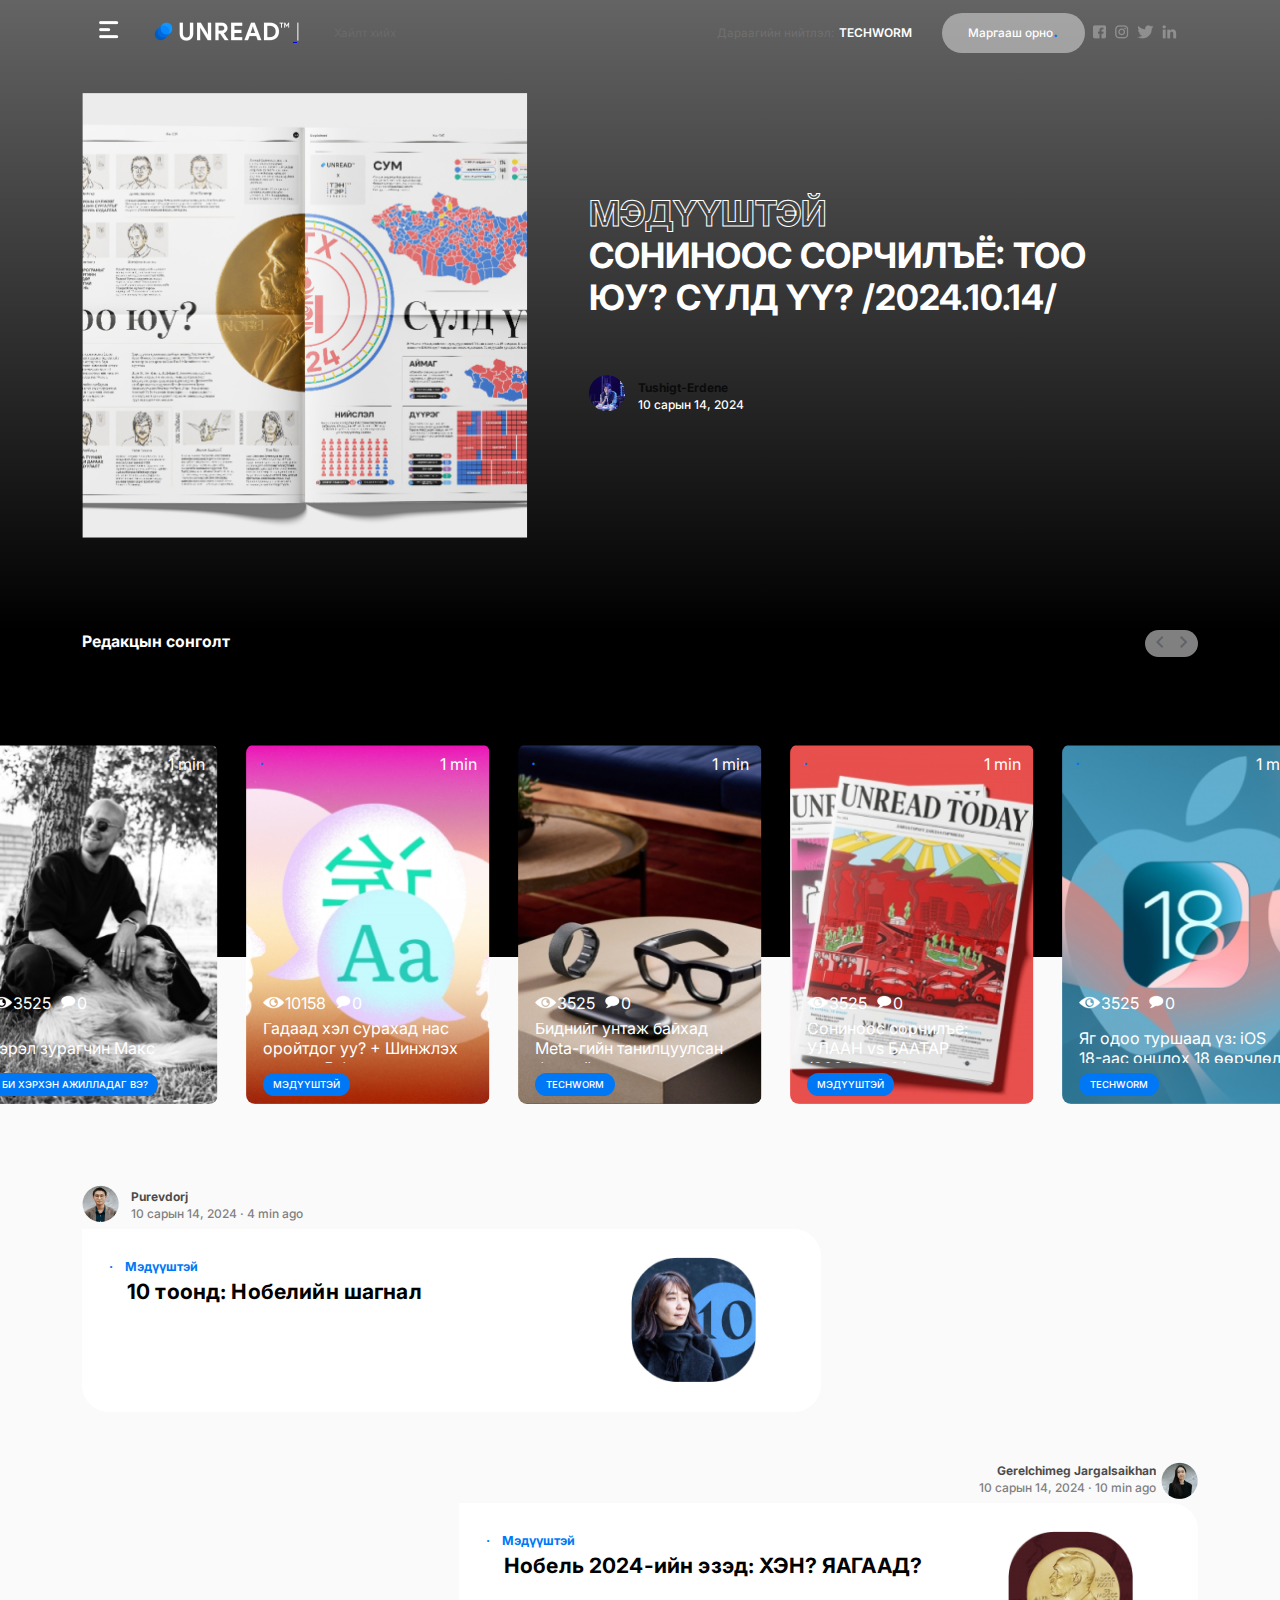
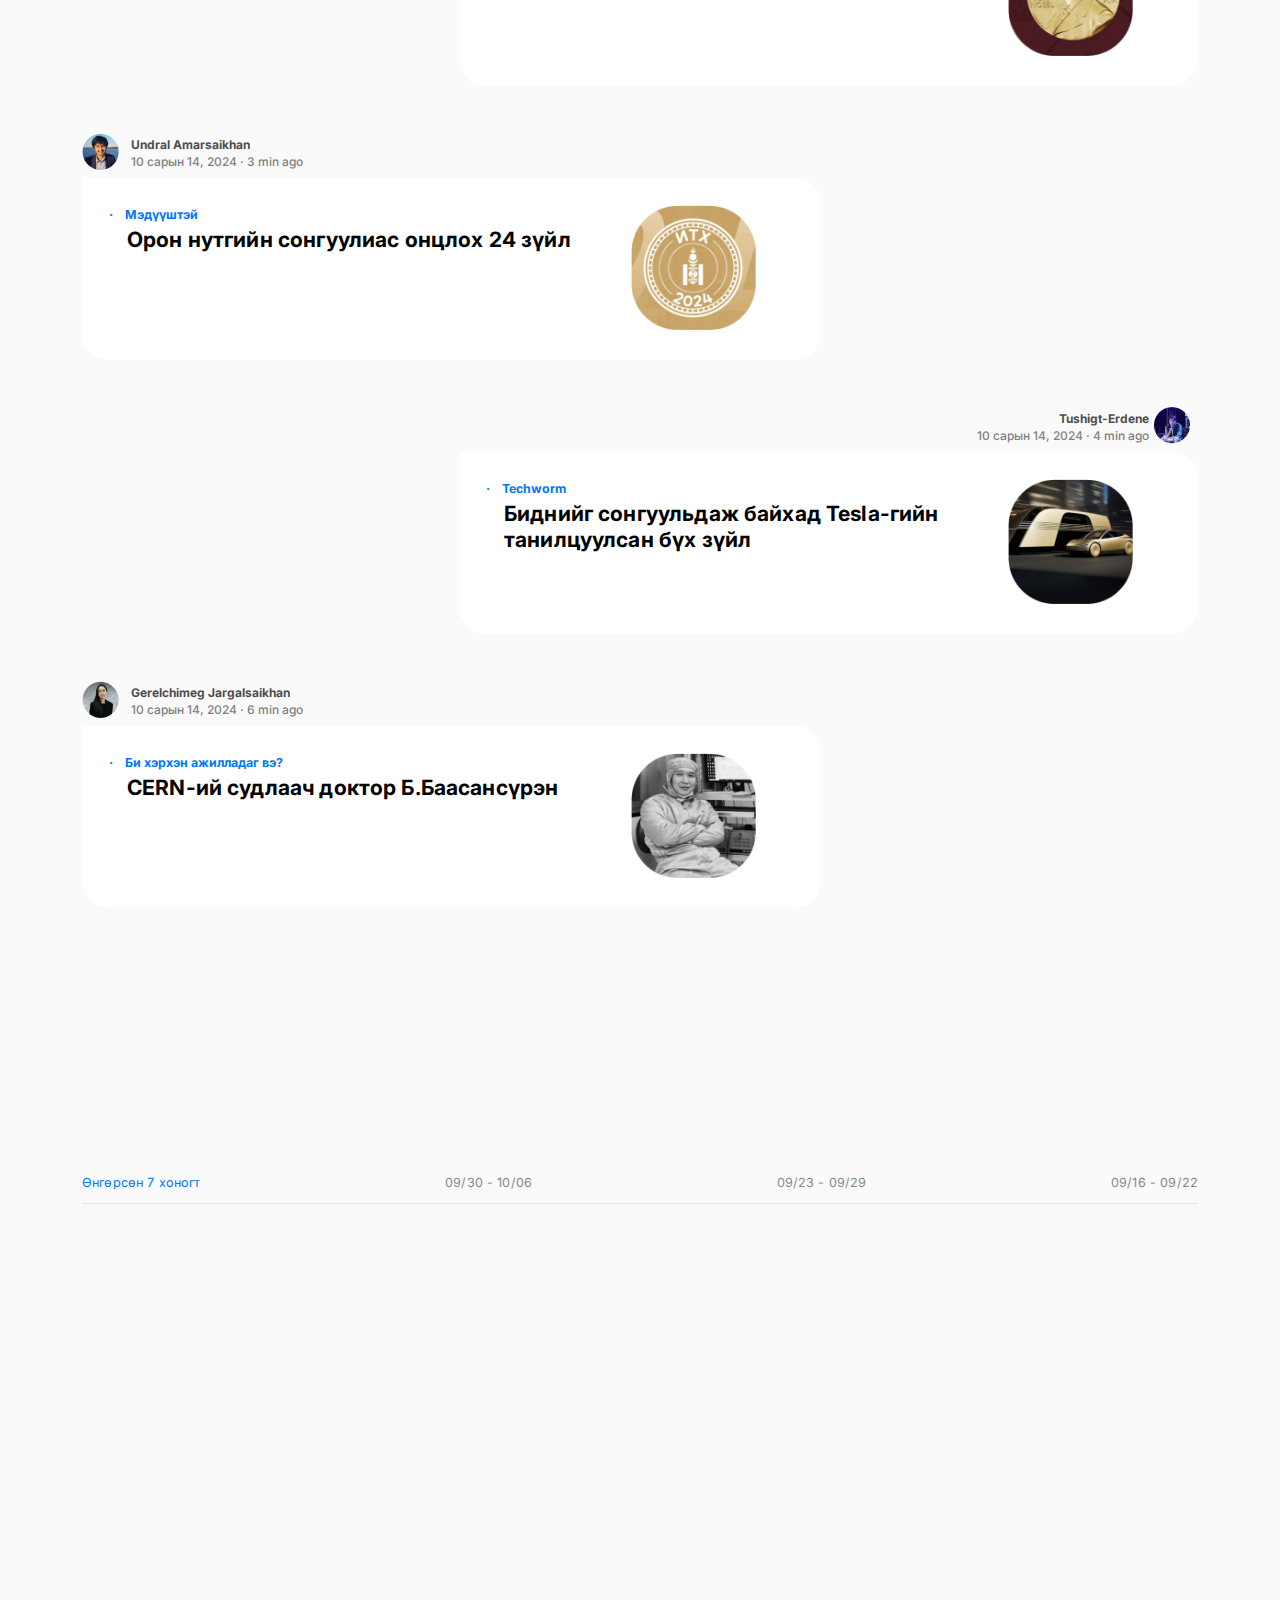
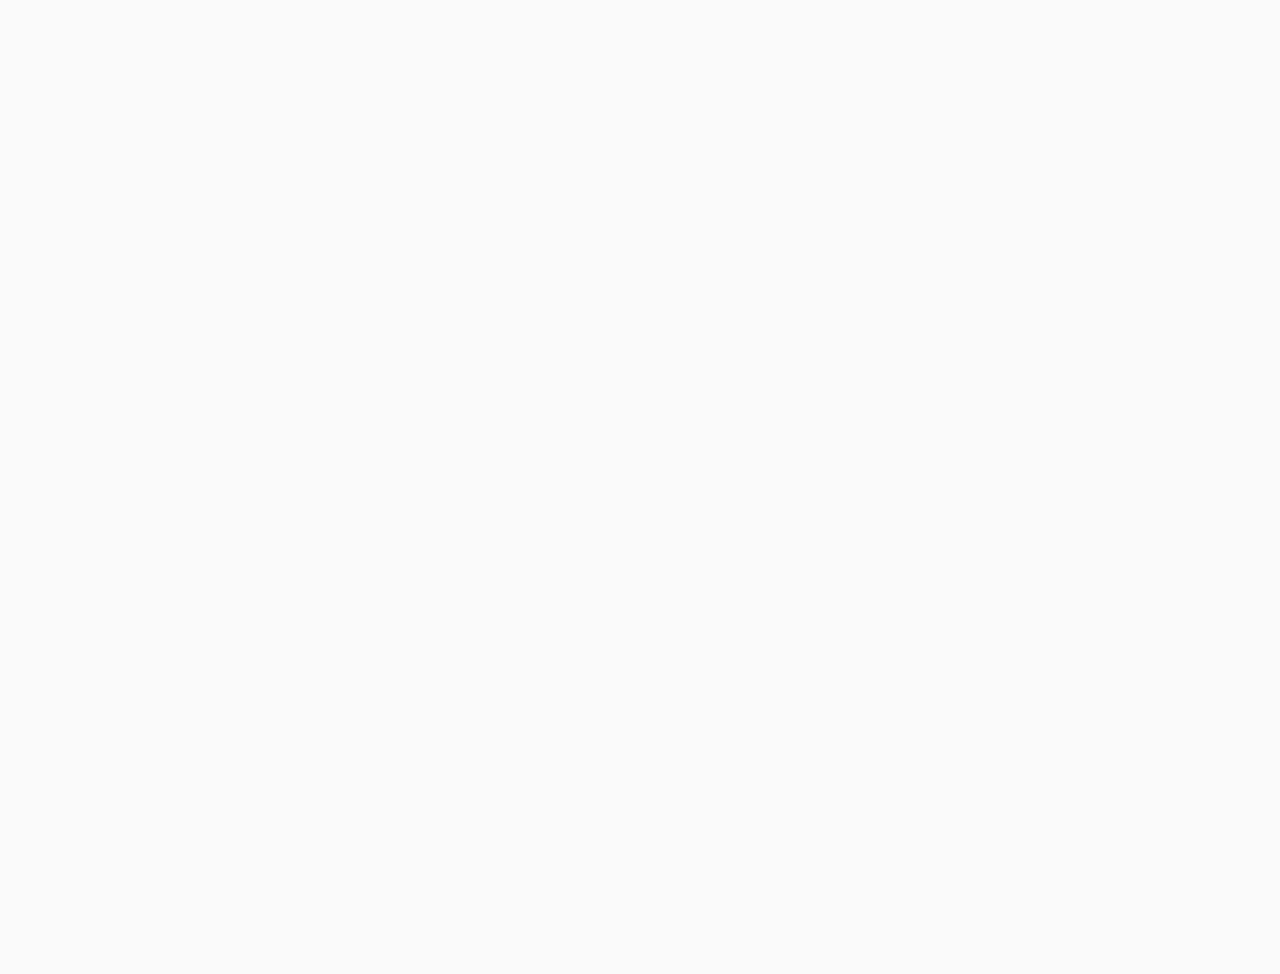
==== index.html @ 81383a77 "at school 10-17" ====
<!DOCTYPE html>
<html lang="en">
  <head>
    <meta charset="UTF-8" />
    <meta name="viewport" content="width=, initial-scale=1.0" />
    <title>Unread</title>
    <link rel="stylesheet" href="style.css" />
    <link rel="preconnect" href="https://fonts.googleapis.com" />
    <link rel="preconnect" href="https://fonts.gstatic.com" crossorigin />
    <link
      href="https://fonts.googleapis.com/css2?family=Inter:ital,opsz,wght@0,14..32,100..900;1,14..32,100..900&display=swap"
      rel="stylesheet" />
    <link
      rel="stylesheet"
      href="https://fonts.googleapis.com/css2?family=Material+Symbols+Outlined:opsz,wght,FILL,GRAD@20..48,100..700,0..1,-50..200&icon_names=chevron_right" />
    <link
      rel="stylesheet"
      href="https://fonts.googleapis.com/css2?family=Material+Symbols+Outlined:opsz,wght,FILL,GRAD@20..48,100..700,0..1,-50..200&icon_names=chevron_left" />
  </head>
  <body>
    <main>
      <section class="hero">
        <nav class="uk-navbar">
          <div style="display: flex; align-content: center">
            <div style="display: flex; gap: 35px; align-items: center">
              <div class="burger-menu">
                <img src="./img/Div [burgermenu].png" alt="" />
              </div>
              <div class="uk-navbar-content">
                <a href="#">
                  <img
                    class="uk-navbar-band"
                    src="./img/Link [uk-navbar-band].png"
                    alt="" />
                </a>
                <img src="./img/Span.png" alt="" />
              </div>
              <input
                style="background: transparent; border: none; outline: none"
                placeholder="Хайлт хийх"
                class="gray-texts" />
            </div>
          </div>
          <div class="uk-navbar-content-main">
            <div class="uk-navbar-content-2">
              <div style="display: flex; align-items: center; gap: 5px">
                <span class="gray-texts">Дараагийн нийтлэл:</span>
                <div class="techworm-text">techworm</div>
              </div>
              <a href="#" class="chip">
                <div class="coming-soon">
                  Маргааш орно<span class="blue-dot">.</span>
                </div>
              </a>
            </div>
            <div class="social-links-main">
              <a href="#" class="social-links"
                ><img src="./img/facebook [social-link].png" alt=""
              /></a>
              <a href="#" class="social-links"
                ><img src="./img/instagram [social-link].png" alt=""
              /></a>
              <a href="#" class="social-links"
                ><img src="./img/twitter [social-link].png" alt=""
              /></a>
              <a href="#" class="social-links"
                ><img src="./img/linkd [social-link].png" alt=""
              /></a>
            </div>
          </div>
        </nav>
        <div class="uk-grid-main">
          <div class="uk-grid">
            <div class="uk-overlay"></div>
            <div class="content">
              <h1 class="title">Мэдүүштэй</h1>
              <h1 class="title-1">
                Сониноос сорчилъё: Тоо юу? Сүлд үү? /2024.10.14/
              </h1>
              <a class="author">
                <div href="#" class="author-link">
                  <img src="./img/Image [author-photo].png" alt="" />
                </div>
                <div>
                  <div class="author-name">Tushigt-Erdene</div>
                  <p
                    style="
                      font-size: 12px;
                      font-weight: 500;
                      line-height: 20px;
                    ">
                    10 сарын 14, 2024
                  </p>
                </div>
              </a>
            </div>
          </div>
        </div>
      </section>
      <div class="editors-choice">
        <div class="section-tile">
          <div class="editors-choice-text">Редакцын сонголт</div>
          <div class="slider-nav">
            <a class="link-prev slider-nav00" href="#"
              ><img
                src="./img/chevron_left_24dp_5F6368_FILL0_wght400_GRAD0_opsz24.svg"
                alt=""
            /></a>
            <a class="link-next slider-nav00" href="#"
              ><img
                src="./img/chevron_right_24dp_5F6368_FILL0_wght400_GRAD0_opsz24.svg"
                alt=""
            /></a>
          </div>
        </div>
      </div>
      <div class="slider-container">
        <div class="slider">
          <!-- 1 -->
          <div class="uk-overlay-panel png-1">
            <div class="lead">
              <div class="blue-dot">.</div>
              <div>1 min</div>
            </div>

            <div class="meta00">
              <div class="meta-details">
                <div><img src="./img/EYE.png" alt="" />3525</div>
                <div><img src="./img/comments.png" alt="" />0</div>
              </div>
              <div class="title-2">Гэрэл зурагчин Макс</div>
              <div class="category category-how-i-work">
                Би хэрхэн ажилладаг вэ?
              </div>
            </div>
          </div>
          <!-- 2 -->
          <div class="uk-overlay-panel png-2">
            <div class="lead">
              <div class="blue-dot">.</div>
              <div>1 min</div>
            </div>

            <div class="meta00">
              <div class="meta-details">
                <div><img src="./img/EYE.png" alt="" />10158</div>
                <div><img src="./img/comments.png" alt="" />0</div>
              </div>
              <div class="title-2">
                Гадаад хэл сурахад нас оройтдог уу? + Шинжлэх ухааны 5 баримт
              </div>
              <div class="category category-meduushtei">Мэдүүштэй</div>
            </div>
          </div>
          <!-- 3 -->
          <div class="uk-overlay-panel png-3">
            <div class="lead">
              <div class="blue-dot">.</div>
              <div>1 min</div>
            </div>
            <div class="meta00">
              <div class="meta-details">
                <div><img src="./img/EYE.png" alt="" />3525</div>
                <div><img src="./img/comments.png" alt="" />0</div>
              </div>
              <div class="title-2">
                Биднийг унтаж байхад Meta-гийн танилцуулсан бүх зүйл
              </div>
              <div class="category category-techworm">techworm</div>
            </div>
          </div>
          <!-- 4 -->
          <div class="uk-overlay-panel png-4">
            <div class="lead">
              <div class="blue-dot">.</div>
              <div>1 min</div>
            </div>
            <div class="meta00">
              <div class="meta-details">
                <div><img src="./img/EYE.png" alt="" />3525</div>
                <div><img src="./img/comments.png" alt="" />0</div>
              </div>
              <div class="title-2">
                Сониноос сорчилъё: УЛААН vs БААТАР /2024.09.23/
              </div>
              <div class="category category-meduushtei">Мэдүүштэй</div>
            </div>
          </div>
          <!-- 5 -->
          <div class="uk-overlay-panel png-5">
            <div class="lead">
              <div class="blue-dot">.</div>
              <div>1 min</div>
            </div>
            <div class="meta00">
              <div class="meta-details">
                <div><img src="./img/EYE.png" alt="" />3525</div>
                <div><img src="./img/comments.png" alt="" />0</div>
              </div>
              <div class="title-2">
                Яг одоо туршаад үз: iOS 18-аас онцлох 18 өөрчлөлт
              </div>
              <div class="category category-techworm">techworm</div>
            </div>
          </div>
        </div>
      </div>
      <div class="article-container">
        <div class="thisweek">
          <!-- article 1 -->
          <div class="article1 article-left">
            <a class="author author-thisweek">
              <div href="#" class="author-link">
                <img src="./img/author photo 2 [author-photo].png" alt="" />
              </div>
              <div>
                <div class="author-name author-name-thisweek">Purevdorj</div>
                <p
                  style="
                    font-size: 12px;
                    font-weight: 500;
                    line-height: 20px;
                    color: gray;
                  ">
                  10 сарын 14, 2024 &middot; 4 min ago
                </p>
              </div>
            </a>
            <div class="content-thisweek">
              <div class="article1-head">
                <div>&middot;</div>
                Мэдүүштэй
              </div>
              <a href="#" class="article1-content">10 тоонд: Нобелийн шагнал</a>
              <a href="#" class="article1-content-png thisweek-png1"></a>
            </div>
          </div>
          <!-- article 2 -->
          <div class="article1 article-right">
            <a class="author author-thisweek-right">
              <div>
                <div class="author-name author-name-thisweek author-name-right">
                  Gerelchimeg Jargalsaikhan
                </div>
                <p class="thisweek-date">
                  10 сарын 14, 2024 &middot; 10 min ago
                </p>
              </div>
              <img src="./img/3 [author-photo].png" alt="" />
            </a>
            <div class="content-thisweek">
              <div class="article1-head">
                <div>&middot;</div>
                Мэдүүштэй
              </div>
              <a href="#" class="article1-content">
                Нобель 2024-ийн эзэд: ХЭН? ЯАГААД?
              </a>
              <a href="#" class="article1-content-png thisweek-png2"></a>
            </div>
          </div>
          <!-- article 3 -->
          <div class="article1 article-left">
            <a class="author author-thisweek">
              <div href="#" class="author-link">
                <img src="./img/4 [author-photo].png" alt="" />
              </div>
              <div>
                <div class="author-name author-name-thisweek">
                  Undral Amarsaikhan
                </div>
                <p
                  style="
                    font-size: 12px;
                    font-weight: 500;
                    line-height: 20px;
                    color: gray;
                  ">
                  10 сарын 14, 2024 &middot; 3 min ago
                </p>
              </div>
            </a>
            <div class="content-thisweek">
              <div class="article1-head">
                <div>&middot;</div>
                Мэдүүштэй
              </div>
              <a href="#" class="article1-content">
                Орон нутгийн сонгуулиас онцлох 24 зүйл
              </a>
              <a href="#" class="article1-content-png thisweek-png3"></a>
            </div>
          </div>
          <!-- article 4 -->
          <div class="article1 article-right">
            <a class="author author-thisweek-right">
              <div>
                <div class="author-name author-name-thisweek author-name-right">
                  Tushigt-Erdene
                </div>
                <p class="thisweek-date">
                  10 сарын 14, 2024 &middot; 4 min ago
                </p>
              </div>
              <div href="#" class="author-link">
                <img src="./img/Image [author-photo].png" alt="" />
              </div>
            </a>
            <div class="content-thisweek">
              <div class="article1-head">
                <div>&middot;</div>
                Techworm
              </div>
              <a href="#" class="article1-content">
                Биднийг сонгуульдаж байхад Tesla-гийн танилцуулсан бүх зүйл
              </a>
              <a href="#" class="article1-content-png thisweek-png4"></a>
            </div>
          </div>
          <!-- article 5 -->
          <div class="article1 article-left">
            <a class="author author-thisweek">
              <div href="#" class="author-link">
                <img src="./img/3 [author-photo].png" alt="" />
              </div>
              <div>
                <div class="author-name author-name-thisweek">
                  Gerelchimeg Jargalsaikhan
                </div>
                <p
                  style="
                    font-size: 12px;
                    font-weight: 500;
                    line-height: 20px;
                    color: gray;
                  ">
                  10 сарын 14, 2024 &middot; 6 min ago
                </p>
              </div>
            </a>
            <div class="content-thisweek">
              <div class="article1-head">
                <div>&middot;</div>
                Би хэрхэн ажилладаг вэ?
              </div>
              <a href="#" class="article1-content">
                CERN-ий судлаач доктор Б.Баасансүрэн
              </a>
              <a href="#" class="article1-content-png thisweek-png5"></a>
            </div>
          </div>
        </div>
      </div>
      <div class="prev-week-main">
        <div class="prev-week">
          <div class="prevweek-tab">
            <a class="prev-week-current" href="#">Өнгөрсөн 7 хоногт</a>
            <a class="prevweek-tab-texts" href="#">09/30 - 10/06</a>
            <a class="prevweek-tab-texts" href="#">09/23 - 09/29</a>
            <a class="prevweek-tab-texts" href="#">09/16 - 09/22</a>
          </div>
          <div class="uk-active"></div>
        </div>
      </div>
    </main>
  </body>
</html>
---- style.css ----
* {
  margin: 0;
  padding: 0;
  font-family: Inter;
  box-sizing: border-box;
}
body {
  background-color: rgba(250, 250, 250, 1);
}
.hero {
  height: 630.4px;
  background: linear-gradient(rgba(0, 0, 0, 0.6), rgba(0, 0, 0)),
    url(https://unread.today/files/007afc64-288a-4208-b9d7-3eda84011c1d/1451f11e03da76480966b636a622119a.jpg);
  background-size: 100%;
  background-repeat: no-repeat;
  justify-content: center;
}
.title {
  -webkit-text-stroke: 1px white;
  color: transparent;
  margin-top: 100px;
}
h1 {
  font-size: 35px;
  text-transform: uppercase;
}
.title-1 {
  color: white;
  width: 608.6px;
  padding-right: 52.73px;
  padding-bottom: 57px;
  /* -webkit-text-stroke: 1px white;
  color: transparent; */
}
.uk-grid-main {
  display: flex;
  align-items: center;
  justify-content: center;
  margin-top: 50px;
}
.uk-grid {
  display: flex;
  gap: 61px;
  width: 1116px;
  height: 446px;
  justify-content: center;
}
.uk-overlay {
  background-image: url(./img/Div\ [cover].png);
  width: 446px;
  height: 446px;
  border: 20px;
  background-repeat: no-repeat;
  background-position: center;
  background-size: 100%;
  transition: all 1s ease;
}
.uk-overlay:hover {
  background-size: 110%;
}
.author {
  display: flex;
  color: white;
  /* background-color: blue; */
  width: 739px;
  height: 44px;
  align-items: center;
  gap: 5px;
}
.author-thisweek-right {
  color: black;
  justify-content: right;
}
.author-link {
  width: 44px;
  height: 44px;
  background-size: 100%;
}
.author-name {
  color: black;
  font-size: 12px;
  opacity: 70%;
  font-weight: 700;
}
.author-name-right {
  text-align: right;
}
.uk-navbar {
  display: flex;
  height: 42px;
  justify-content: space-around;
  padding-top: 24px;
  /* margin-top: 24px; */
}
.uk-search {
  opacity: 0.5;
  color: gray;
}
.uk-navbar-content-main {
  display: flex;
  align-content: center;
  width: 468px;
  justify-content: space-around;
}
.uk-navbar-content-2 {
  display: flex;
  align-items: center;
  gap: 30px;
}
.gray-texts {
  opacity: 0.5;
  color: gray;
  font-size: 11.6px;
  font-weight: 400;
  line-height: 20px;
}
.techworm-text {
  text-transform: uppercase;
  color: white;
  font-weight: 600;
  font-size: 12px;
  line-height: 20px;
}
.chip {
  display: flex;
  background-color: rgba(209, 209, 209, 0.6);
  text-decoration: none;
  color: white;
  font-size: 11.8px;
  border-radius: 30px;
  justify-content: center;
  align-items: center;
  width: 142.68px;
  height: 40px;
  line-height: 24px;
  font-weight: 500;
}
.coming-soon {
  margin-top: auto;
  margin-bottom: auto;
}
.blue-dot {
  font-size: 17.9px;
  font-weight: 500;
  line-height: 10px;
  color: rgba(0, 120, 246, 1);
}
.social-links-main {
  display: flex;
  gap: 5px;
  align-items: center;
}
.editors-choice {
  /* display: flex; */
  width: auto;
  height: 327px;
  background-color: black;
  justify-content: center;
}
.section-tile {
  /* background-color: aqua; */
  display: flex;
  justify-content: space-between;
  width: 1116.01px;
  height: 27.5px;
  margin-left: auto;
  margin-right: auto;
}
.slider-nav {
  display: flex;
  background-color: gray;
  align-items: center;
  width: 52.6px;
  height: 27px;
  justify-content: center;
  border-radius: 25px;
}
.editors-choice-text {
  line-height: 24px;
  font-size: 15.8px;
  font-weight: 700;
  color: white;
}
.slider-nav00 {
  text-decoration: none;
  color: white;
}
.slider-container {
  display: flex;
  justify-content: center;
  height: 477.36px;
  margin-top: -250px;
}
.slider {
  display: flex;
  gap: 28px;
  margin-top: 37px;
}
/* .slider img {
  border-radius: 9px;
} */
.uk-overlay-panel {
  border-radius: 9px;
  width: 244px;
  height: 360px;
  background-repeat: no-repeat;
  background-position: center;
  background-size: 100%;
  transition: all 0.5s ease;
  display: flex;
  flex-direction: column;
  justify-content: space-between;
  align-items: center;
}
.uk-overlay-panel:hover {
  width: 294px;
  height: 410px;
}
.png-1 {
  background-image: url(./img/Div\ 1\ [cover].png);
}
.png-2 {
  background-image: url(./img/Div\ 2\ [cover].png);
}
.png-3 {
  background-image: url(./img/Div\ 3\ [cover].png);
}
.png-4 {
  background-image: url(./img/Div\ 4\ [cover].png);
}
.png-5 {
  background-image: url(./img/Div\ 5\ [cover].png);
}
.lead {
  display: flex;
  justify-content: space-between;
  margin-left: auto;
  margin-right: auto;
  margin-top: 10px;
  width: 218px;
  height: 20px;
  color: white;
}
.meta00 {
  /* background-color: aqua; */
  width: 210px;
  height: 111px;
  display: flex;
  flex-direction: column;
  gap: 10px;
}
.meta-details {
  display: flex;
  color: white;
  gap: 10px;
}
.title-2 {
  color: white;
  width: 210px;
  height: 40px;
  display: flex;
  align-items: center;
  padding-top: 10px;
  overflow: hidden;
}
.category {
  background-color: rgba(0, 120, 246, 1);
  color: white;
  display: flex;
  justify-content: center;
  align-items: center;
  font-size: 9.5px;
  line-height: 20px;
  font-weight: 500;
  /* margin-top: -5px */
  /* width: auto; */
  height: 23px;
  border-radius: 20px;
  text-transform: uppercase;
}
.category-how-i-work {
  width: 167px;
}
.category-meduushtei {
  width: 87px;
}
.category-techworm {
  width: 80px;
}
.article-container {
  min-width: 1186px;
  height: 1588px;
}
.thisweek {
  margin-left: auto;
  margin-right: auto;
  width: 1116px;
  height: 1400px;
  flex-wrap: wrap;
}
.article1 {
  /* display: flex; */
  margin-bottom: 47px;
  transition: all 0.5s ease;
}
.article1:hover {
  scale: 1.1;
}
.article1-head {
  color: rgba(0, 120, 246, 1);
  display: flex;
  position: absolute;
  top: 27px;
  left: 27px;
  gap: 12px;
  font-size: 12.4px;
  line-height: 22px;
  font-weight: 700;
}
.content {
  width: 608.6px;
}
.content-thisweek {
  width: 739px;
  height: 183px;
  position: relative;
  border-radius: 0 27px 27px 27px;
  background-color: white;
}
.thisweek-date {
  font-size: 12px;
  font-weight: 500;
  line-height: 20px;
  color: gray;
}
.article1-head span {
  color: rgba(0, 120, 246, 1);
  font-weight: 700;
}
.article1-content {
  font-size: 21.1px;
  font-weight: 700;
  line-height: 26px;
  position: absolute;
  text-decoration: none;
  color: rgba(0, 0, 0, 1);
  width: 450px;
  top: 50px;
  left: 45px;
  letter-spacing: 0.15000000596046448px;
  text-align: left;
}
.article1-content-png {
  background-size: 100%;
  width: 125px;
  height: 125px;
  position: absolute;
  top: 28px;
  right: 65px;
}
.thisweek-png1 {
  background-image: url(./img/article1-content\ [cover].png);
}
.thisweek-png2 {
  background-image: url(./img/article\ 2[cover].png);
}
.thisweek-png3 {
  background-image: url(./img/article\ 3\ [cover].png);
}
.thisweek-png4 {
  background-image: url(./img/article\ 4\ [cover].png);
}
.thisweek-png5 {
  background-image: url(./img/article\ 5\ [cover].png);
}
.article-left {
  justify-self: flex-start;
}
.article-right {
  justify-self: flex-end;
}
.right {
  align-content: right;
}
.prev-week {
  width: 1116px;
  height: 1400.78px;
  margin-right: auto;
  margin-left: auto;
}
.prevweek-tab {
  display: flex;
  justify-content: space-between;
  border-bottom: 1px solid rgba(230, 230, 230, 1);
  padding-bottom: 10px;
}
.prev-week-current {
  color: rgba(0, 120, 246, 1);
  text-decoration: none;
  font-size: 12.6px;
  font-weight: 400;
  line-height: 20px;
  letter-spacing: 0.15000000596046448px;
  text-align: left;
}
.prevweek-tab-texts {
  text-decoration: none;
  color: rgba(136, 136, 136, 1);
  font-size: 12.6px;
  font-weight: 400;
  line-height: 20px;
  letter-spacing: 0.15000000596046448px;
  text-align: left;
}
.uk-active {
  width: 1135px;
  height: 1302.79px;
}
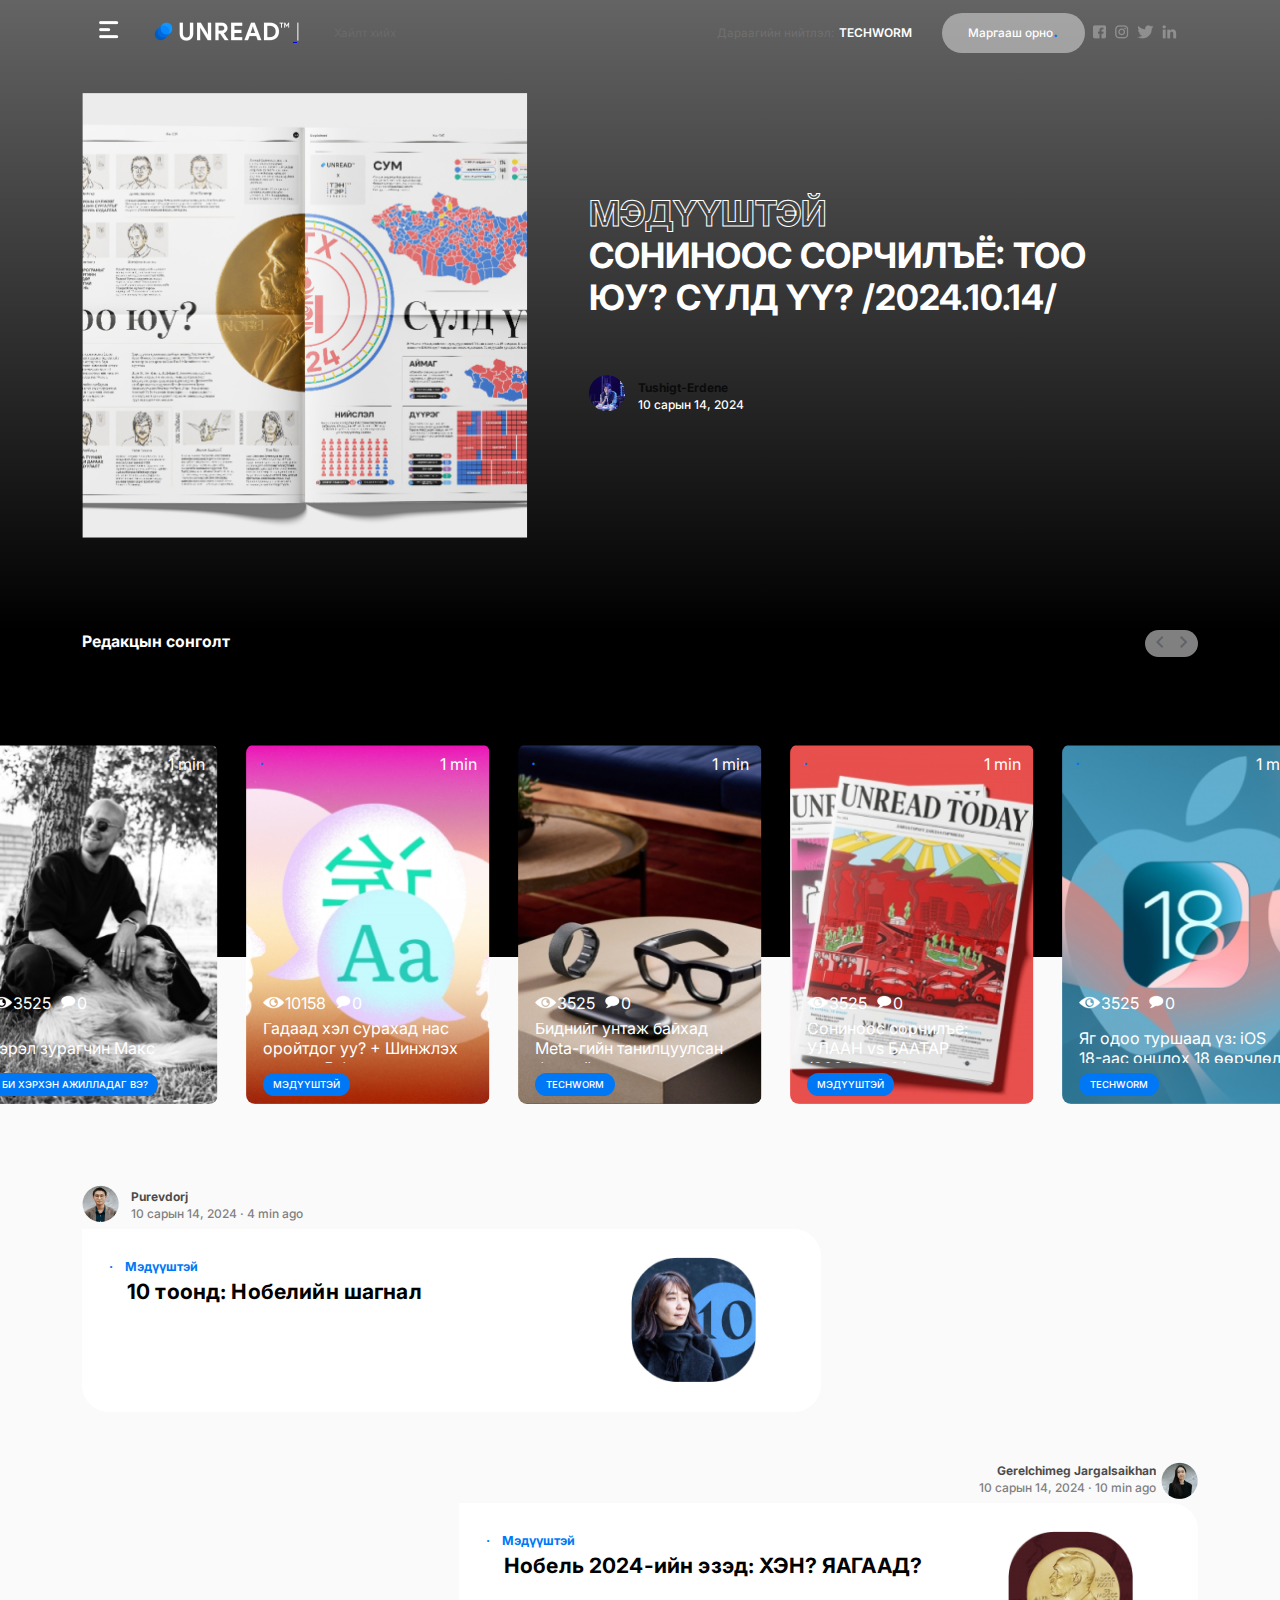
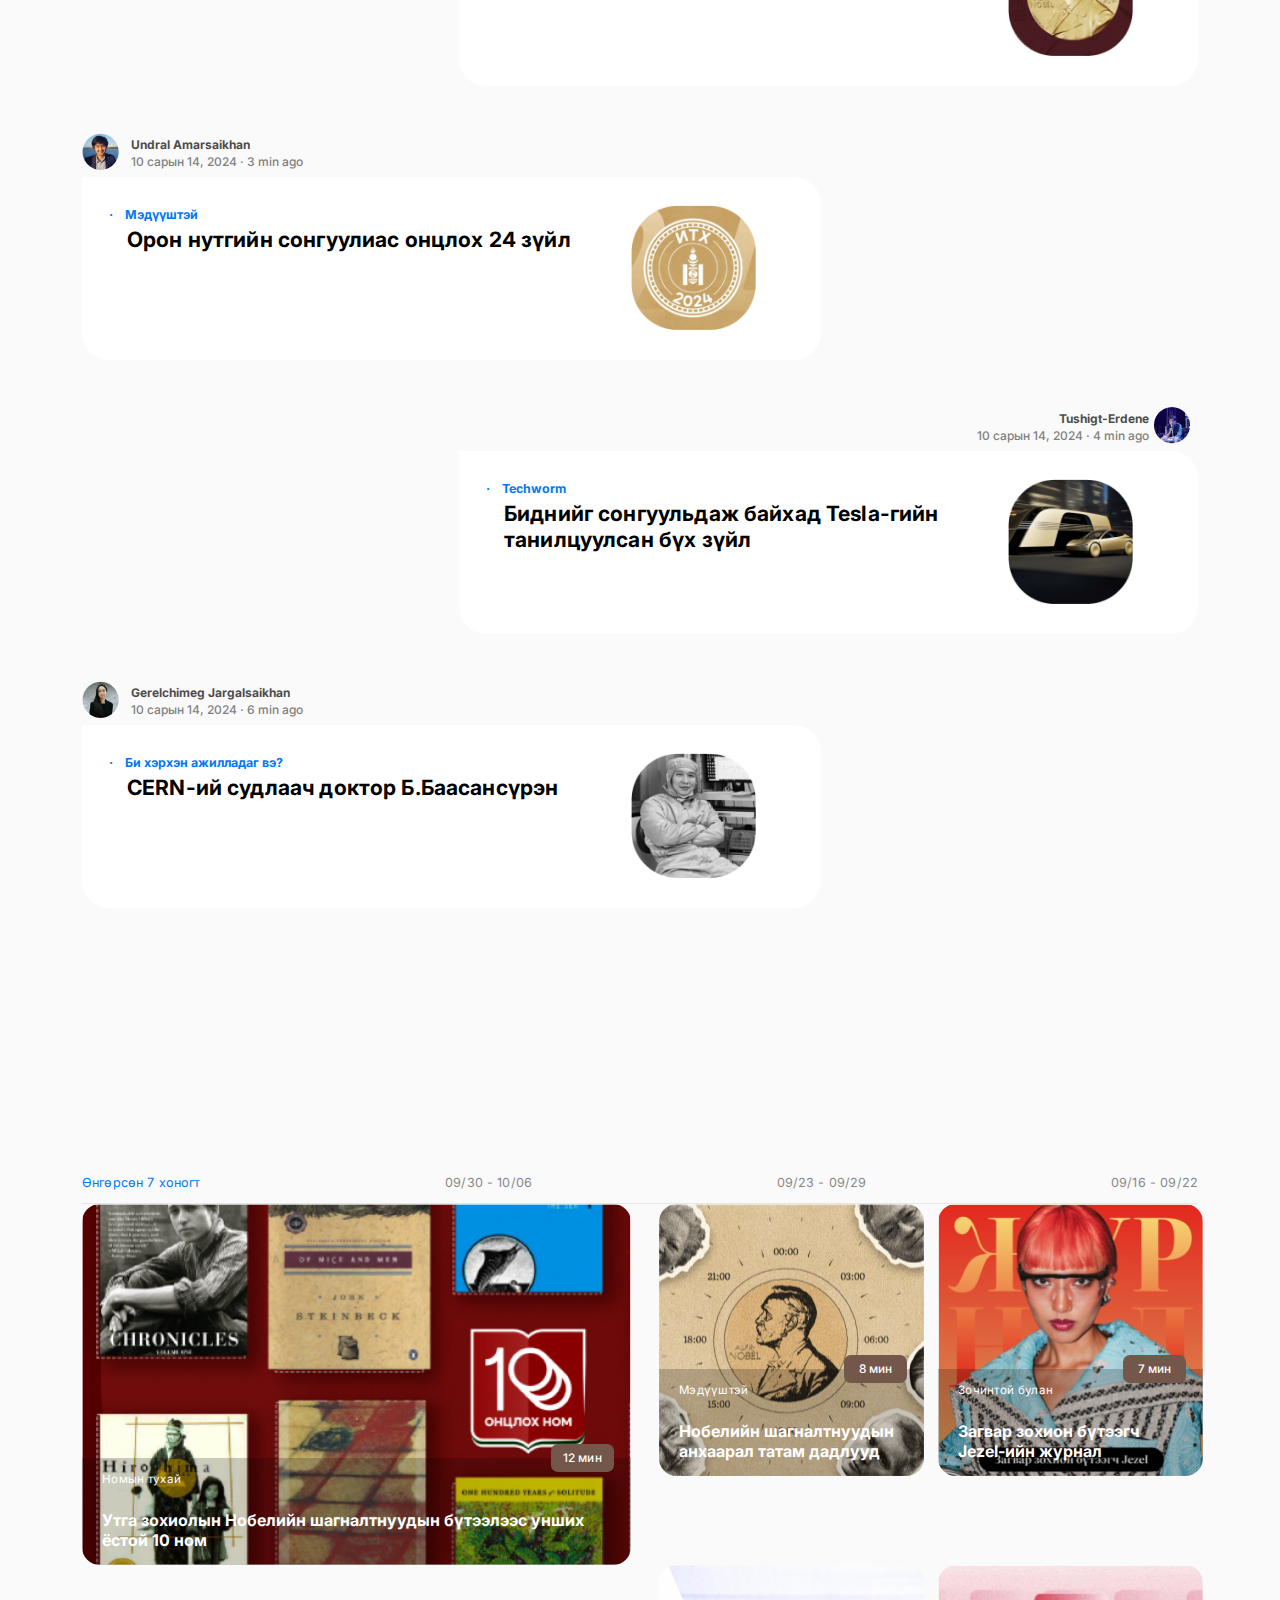
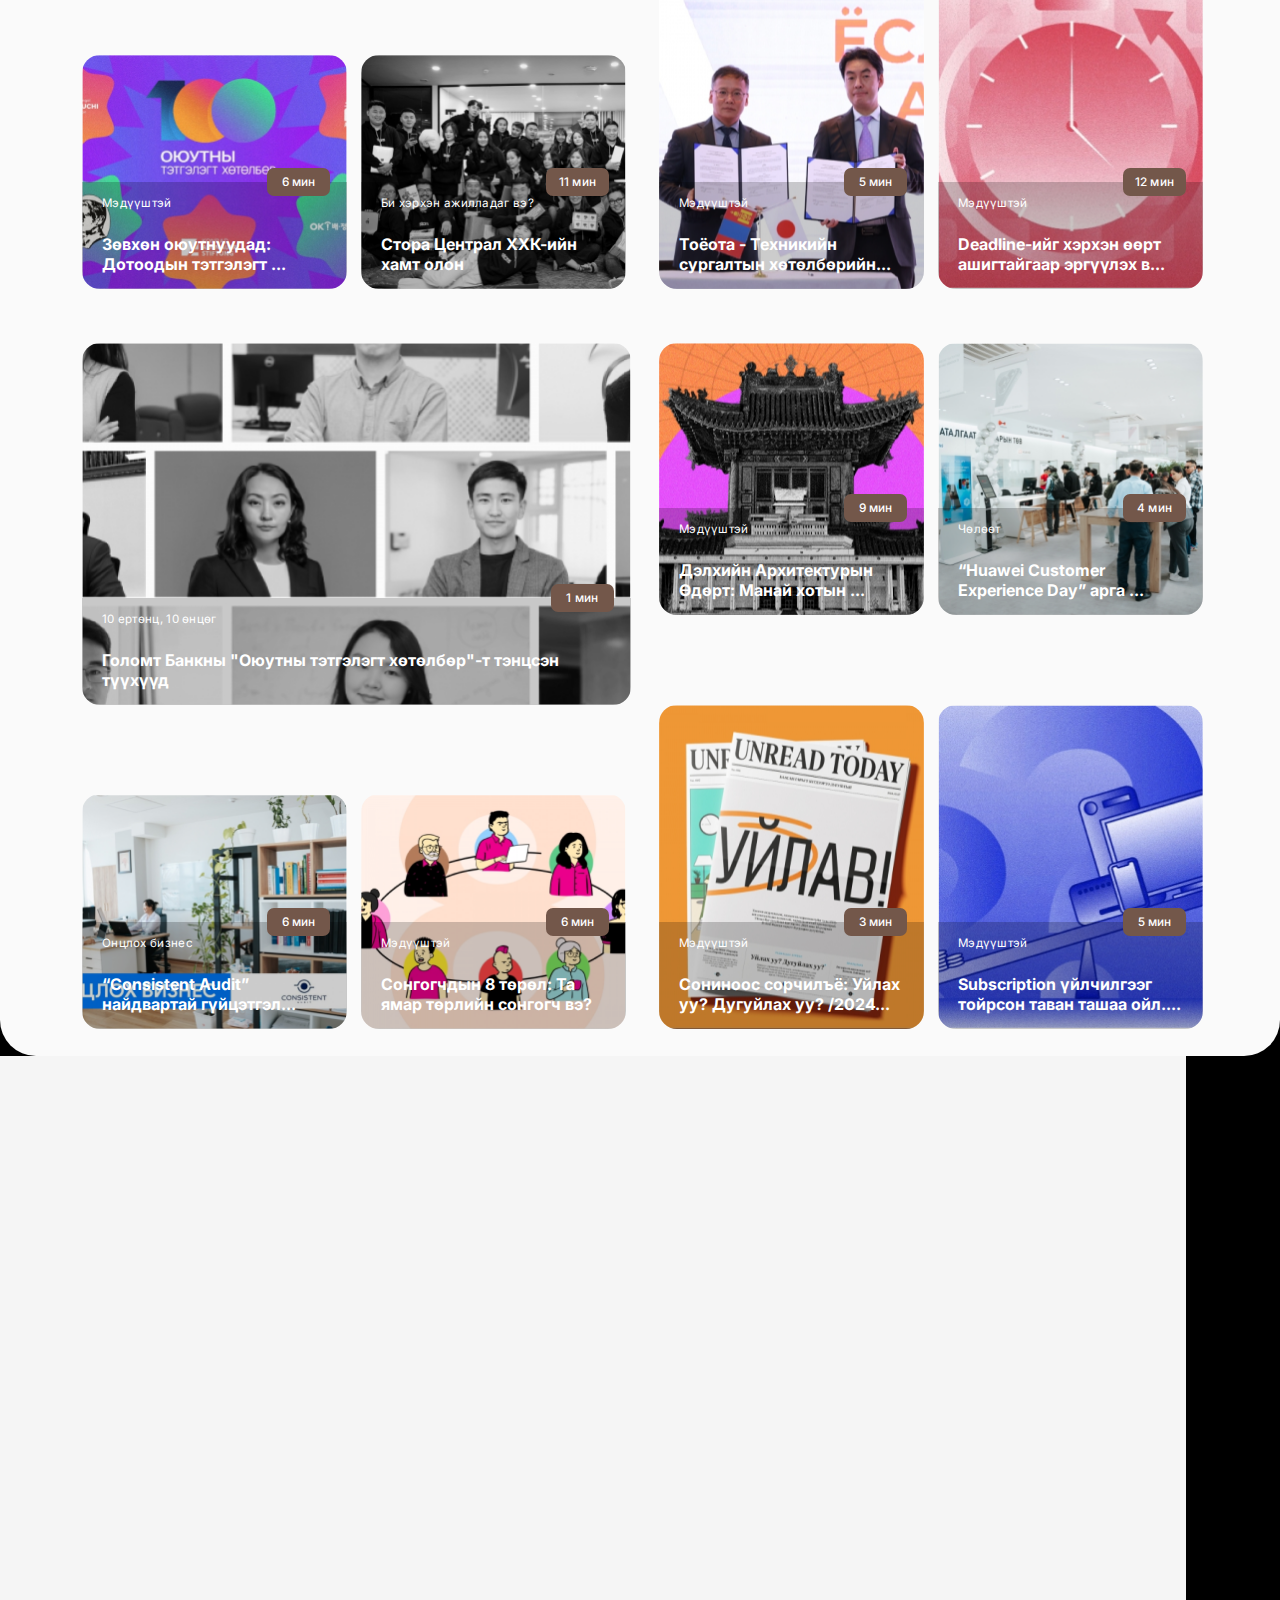
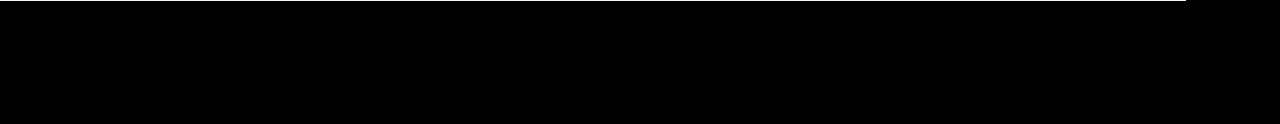
==== commit 2fd8c658: "at school 10-18" ====
--- a/index.html
+++ b/index.html
@@ -359,9 +359,139 @@
             <a class="prevweek-tab-texts" href="#">09/23 - 09/29</a>
             <a class="prevweek-tab-texts" href="#">09/16 - 09/22</a>
           </div>
-          <div class="uk-active"></div>
+          <div class="uk-active">
+            <div class="uk-grid-content">
+              <!-- 1st Grid -->
+              <div class="grids-all grid-1">
+                <a href="#" class="grid-content"
+                  ><h6>Номын тухай</h6>
+                  <br />
+                  <h4>
+                    Утга зохиолын Нобелийн шагналтнуудын бүтээлээс унших ёстой
+                    10 ном
+                  </h4></a
+                >
+                <div class="read">12 мин</div>
+              </div>
+              <div class="grids-all grid-2">
+                <a href="#" class="grid-content"
+                  ><h6>Мэдүүштэй</h6>
+                  <br />
+                  <h4>Нобелийн шагналтнуудын анхаарал татам дадлууд</h4></a
+                >
+                <div class="read">8 мин</div>
+              </div>
+              <div class="grids-all grid-3">
+                <a href="#" class="grid-content"
+                  ><h6>Зочинтой булан</h6>
+                  <br />
+                  <h4>Загвар зохион бүтээгч Jezel-ийн журнал</h4></a
+                >
+                <div class="read">7 мин</div>
+              </div>
+              <div class="grids-all grid-4">
+                <a href="#" class="grid-content"
+                  ><h6>Мэдүүштэй</h6>
+                  <br />
+                  <h4>Зөвхөн оюутнуудад: Дотоодын тэтгэлэгт ...</h4></a
+                >
+                <div class="read">6 мин</div>
+              </div>
+              <div class="grids-all grid-5">
+                <a href="#" class="grid-content"
+                  ><h6>Би хэрхэн ажилладаг вэ?</h6>
+                  <br />
+                  <h4>Стора Централ ХХК-ийн хамт олон</h4></a
+                >
+                <div class="read">11 мин</div>
+              </div>
+              <div class="grids-all grid-6">
+                <a href="#" class="grid-content"
+                  ><h6>Мэдүүштэй</h6>
+                  <br />
+                  <h4>Тоёота - Техникийн сургалтын хөтөлбөрийн...</h4></a
+                >
+                <div class="read">5 мин</div>
+              </div>
+              <div class="grids-all grid-7">
+                <a href="#" class="grid-content"
+                  ><h6>Мэдүүштэй</h6>
+                  <br />
+                  <h4>Deadline-ийг хэрхэн өөрт ашигтайгаар эргүүлэх в...</h4></a
+                >
+                <div class="read">12 мин</div>
+              </div>
+            </div>
+            <!-- 2nd Grid -->
+            <div class="uk-grid-content">
+              <div class="grids-all grid-2-1">
+                <a href="#" class="grid-content"
+                  ><h6>10 ертөнц, 10 өнцөг</h6>
+                  <br />
+                  <h4>
+                    Голомт Банкны "Оюутны тэтгэлэгт хөтөлбөр"-т тэнцсэн түүхүүд
+                  </h4></a
+                >
+                <div class="read">1 мин</div>
+              </div>
+              <div class="grids-all grid-2-2">
+                <a href="#" class="grid-content"
+                  ><h6>Мэдүүштэй</h6>
+                  <br />
+                  <h4>Дэлхийн Архитектурын Өдөрт: Манай хотын ...</h4></a
+                >
+                <div class="read">9 мин</div>
+              </div>
+              <div class="grids-all grid-2-3">
+                <a href="#" class="grid-content"
+                  ><h6>Чөлөөт</h6>
+                  <br />
+                  <h4>“Huawei Customer Experience Day” арга ...</h4></a
+                >
+                <div class="read">4 мин</div>
+              </div>
+              <div class="grids-all grid-2-4">
+                <a href="#" class="grid-content"
+                  ><h6>Онцлох бизнес</h6>
+                  <br />
+                  <h4>“Consistent Audit” найдвартай гүйцэтгэл...</h4></a
+                >
+                <div class="read">6 мин</div>
+              </div>
+              <div class="grids-all grid-2-5">
+                <a href="#" class="grid-content"
+                  ><h6>Мэдүүштэй</h6>
+                  <br />
+                  <h4>Сонгогчдын 8 төрөл: Та ямар төрлийн сонгогч вэ?</h4></a
+                >
+                <div class="read">6 мин</div>
+              </div>
+              <div class="grids-all grid-2-6">
+                <a href="#" class="grid-content"
+                  ><h6>Мэдүүштэй</h6>
+                  <br />
+                  <h4>Сониноос сорчилъё: Уйлах уу? Дугуйлах уу? /2024...</h4></a
+                >
+                <div class="read">3 мин</div>
+              </div>
+              <div class="grids-all grid-2-7">
+                <a href="#" class="grid-content"
+                  ><h6>Мэдүүштэй</h6>
+                  <br />
+                  <h4>
+                    Subscription үйлчилгээг тойрсон таван ташаа ойл....
+                  </h4></a
+                >
+                <div class="read">5 мин</div>
+              </div>
+            </div>
+          </div>
         </div>
       </div>
+      <footer>
+        <div class="deeznuts"></div>
+        <div class="uk-container"></div>
+      </footer>
     </main>
   </body>
 </html>
--- a/style.css
+++ b/style.css
@@ -304,7 +304,7 @@
   transition: all 0.5s ease;
 }
 .article1:hover {
-  scale: 1.1;
+  scale: 1.01;
 }
 .article1-head {
   color: rgba(0, 120, 246, 1);
@@ -382,6 +382,9 @@
 .right {
   align-content: right;
 }
+.prev-week-main {
+  border-bottom: 36px;
+}
 .prev-week {
   width: 1116px;
   height: 1400.78px;
@@ -416,3 +419,181 @@
   width: 1135px;
   height: 1302.79px;
 }
+.deeznuts {
+  height: 82px;
+  top: 4057.53px;
+  gap: 0px;
+  border-radius: 0px 0px 36px 36px;
+  background-color: rgba(250, 250, 250, 1);
+}
+footer {
+  height: 750px;
+  background-color: rgba(0, 0, 0, 1);
+  /* display: flex;
+  justify-content: center; */
+}
+.uk-container {
+  max-width: 1186px;
+  height: 545px;
+  background-color: whitesmoke;
+}
+.uk-grid-content {
+  /* width: 1135px; */
+  /* height: 633.9px; */
+  display: grid;
+  /* grid-template-columns: repeat(12);
+  grid-template-rows: repeat(9); */
+  /* gap: 19px; */
+  margin-bottom: 54px;
+}
+.read {
+  background-color: rgba(115, 87, 74, 1);
+  width: 62.54px;
+  position: absolute;
+  height: 28px;
+  text-align: center;
+  align-content: center;
+  border-radius: 7px;
+  right: 17px;
+  bottom: 93px;
+  color: white;
+  font-size: 11.8px;
+  font-weight: 500;
+  line-height: 20px;
+  letter-spacing: 0.15000000596046448px;
+}
+.grid-content {
+  padding: 10px 20px 0 20px;
+  text-decoration: none;
+  color: white;
+  width: auto;
+  height: 107px;
+  position: absolute;
+  bottom: 0;
+  background-color: rgba(0, 0, 0, 0.2);
+  border-bottom-left-radius: 18px;
+  border-bottom-right-radius: 18px;
+}
+h4 {
+  width: auto;
+}
+h6 {
+  font-size: 11.6px;
+  font-weight: 400;
+  line-height: 22px;
+  letter-spacing: 0.30000001192092896px;
+  box-shadow: 1px 1px 1px 0px rgba(0, 0, 0, 0);
+  color: rgba(255, 255, 255, 1);
+}
+.grid-1 {
+  background-image: url(./img/big\ grid\ [uk-cover-background].png);
+  width: 548.5px;
+  height: 361.47px;
+  grid-column: 1 / 7;
+  position: relative;
+}
+.grid-2 {
+  background-image: url(./img/2\ [uk-cover-background].png);
+  width: 264.75px;
+  height: 271.93px;
+  grid-column: 7 / 10;
+  position: relative;
+}
+.grid-3 {
+  background-image: url(./img/3\ [uk-cover-background].png);
+  width: 264.75px;
+  height: 271.93px;
+  grid-column: 10 / 13;
+  position: relative;
+}
+.grid-4 {
+  background-image: url(./img/4\ [uk-cover-background].png);
+  width: 264.75px;
+  height: 234.24px;
+  grid-row: 7 / 10;
+  grid-column: 1 / 4;
+  position: relative;
+}
+.grid-5 {
+  background-image: url(./img/5\ [uk-cover-background].png);
+  width: 264.75px;
+  height: 234.24px;
+  grid-row: 7 / 10;
+  grid-column: 4 / 10;
+  position: relative;
+}
+.grid-6 {
+  background-image: url(./img/6\ [uk-cover-background].png);
+  width: 264.75px;
+  height: 323.97px;
+  grid-row: 5 / 10;
+  grid-column: 7 / 10;
+  position: relative;
+}
+.grid-7 {
+  background-image: url(./img/7\ [uk-cover-background].png);
+  width: 264.75px;
+  height: 323.97px;
+  grid-row: 5 / 10;
+  grid-column: 10 / 13;
+  position: relative;
+}
+.grid-2-1 {
+  background-image: url(./img/2-1[uk-cover-background].png);
+  width: 548.5px;
+  height: 361.47px;
+  grid-column: 1 / 7;
+  position: relative;
+}
+.grid-2-2 {
+  background-image: url(./img/2-2\ [uk-cover-background].png);
+  width: 264.75px;
+  height: 271.93px;
+  grid-column: 7 / 10;
+  position: relative;
+}
+.grid-2-3 {
+  background-image: url(./img/2-3\ [uk-cover-background].png);
+  width: 264.75px;
+  height: 271.93px;
+  grid-column: 10 / 13;
+  position: relative;
+}
+.grid-2-4 {
+  background-image: url(./img/2-4\ [uk-cover-background].png);
+  width: 264.75px;
+  height: 234.24px;
+  grid-row: 7 / 10;
+  grid-column: 1 / 4;
+  position: relative;
+}
+.grid-2-5 {
+  background-image: url(./img/2-5\ [uk-cover-background].png);
+  width: 264.75px;
+  height: 234.24px;
+  grid-row: 7 / 10;
+  grid-column: 4 / 10;
+  position: relative;
+}
+.grid-2-6 {
+  background-image: url(./img/2-6\ [uk-cover-background].png);
+  width: 264.75px;
+  height: 323.97px;
+  grid-row: 5 / 10;
+  grid-column: 7 / 10;
+  position: relative;
+}
+.grid-2-7 {
+  background-image: url(./img/2-7\ [uk-cover-background].png);
+  width: 264.75px;
+  height: 323.97px;
+  grid-row: 5 / 10;
+  grid-column: 10 / 13;
+  position: relative;
+}
+.grids-all {
+  background-position: center;
+  background-size: 100%;
+  background-repeat: no-repeat;
+  border-radius: 18px;
+}
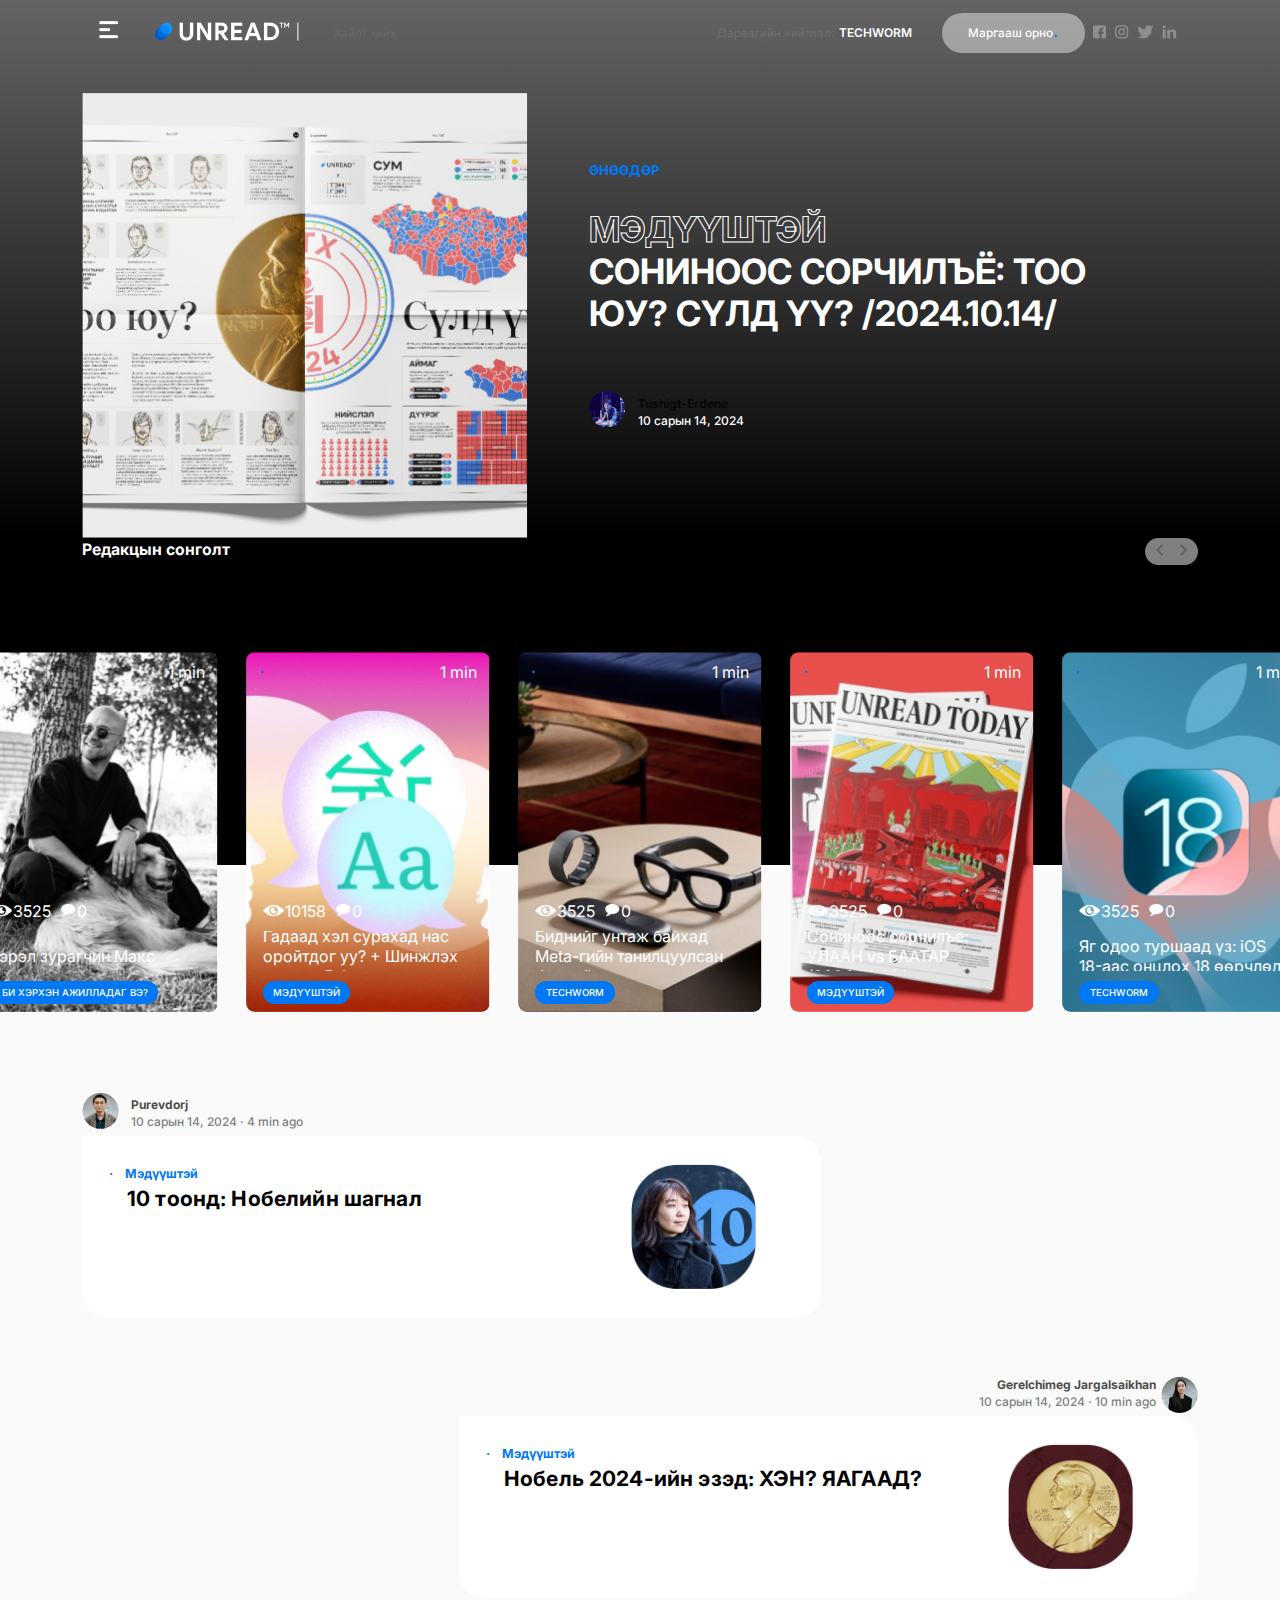
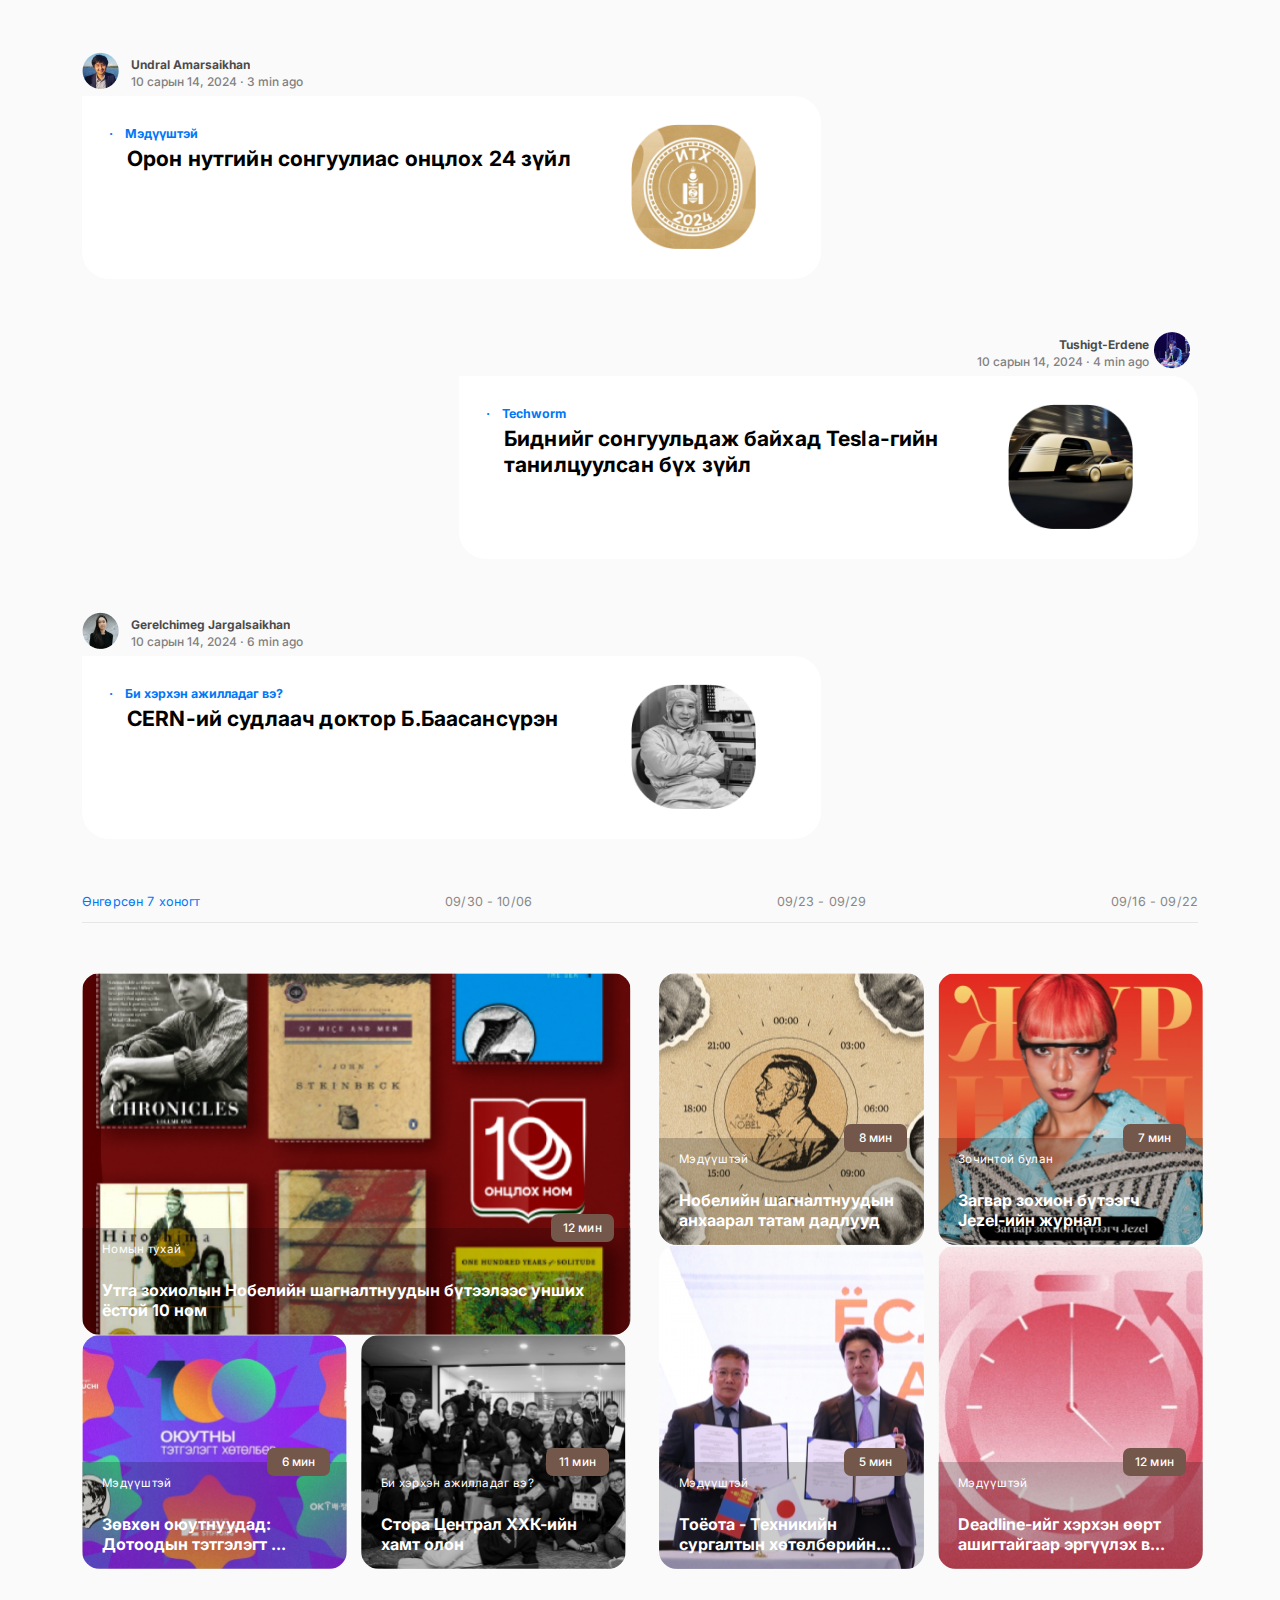
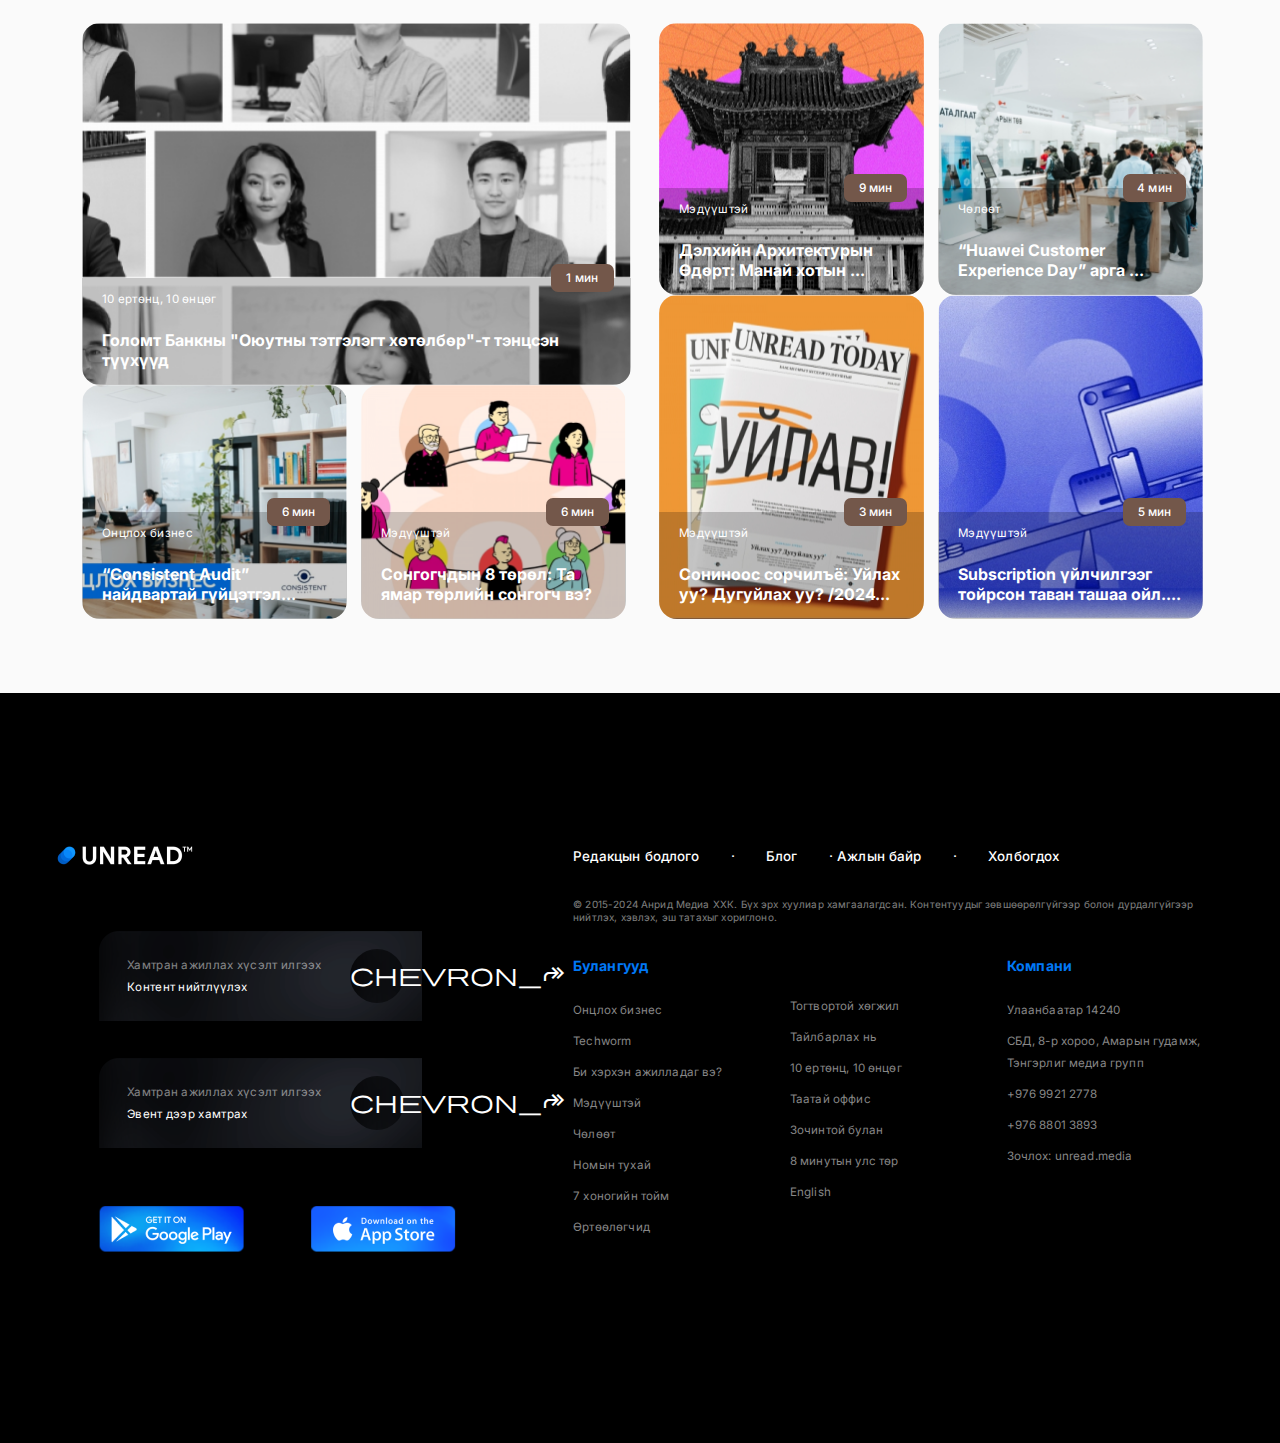
==== commit 0f02d176: "at school 10-21" ====
--- a/index.html
+++ b/index.html
@@ -2,7 +2,7 @@
 <html lang="en">
   <head>
     <meta charset="UTF-8" />
-    <meta name="viewport" content="width=, initial-scale=1.0" />
+    <meta name="viewport" content="width=device-width, initial-scale=1.0" />
     <title>Unread</title>
     <link rel="stylesheet" href="style.css" />
     <link rel="preconnect" href="https://fonts.googleapis.com" />
@@ -16,6 +16,9 @@
     <link
       rel="stylesheet"
       href="https://fonts.googleapis.com/css2?family=Material+Symbols+Outlined:opsz,wght,FILL,GRAD@20..48,100..700,0..1,-50..200&icon_names=chevron_left" />
+    <link
+      rel="stylesheet"
+      href="https://fonts.googleapis.com/css2?family=Material+Symbols+Outlined:opsz,wght,FILL,GRAD@20..48,100..700,0..1,-50..200&icon_names=chevron_forward" />
   </head>
   <body>
     <main>
@@ -73,6 +76,7 @@
           <div class="uk-grid">
             <div class="uk-overlay"></div>
             <div class="content">
+              <h5 class="uk-text-uppercase">Өнөөдөр</h5>
               <h1 class="title">Мэдүүштэй</h1>
               <h1 class="title-1">
                 Сониноос сорчилъё: Тоо юу? Сүлд үү? /2024.10.14/
@@ -205,152 +209,148 @@
           </div>
         </div>
       </div>
-      <div class="article-container">
-        <div class="thisweek">
-          <!-- article 1 -->
-          <div class="article1 article-left">
-            <a class="author author-thisweek">
-              <div href="#" class="author-link">
-                <img src="./img/author photo 2 [author-photo].png" alt="" />
-              </div>
-              <div>
-                <div class="author-name author-name-thisweek">Purevdorj</div>
-                <p
-                  style="
-                    font-size: 12px;
-                    font-weight: 500;
-                    line-height: 20px;
-                    color: gray;
-                  ">
-                  10 сарын 14, 2024 &middot; 4 min ago
-                </p>
-              </div>
+
+      <div class="thisweek">
+        <!-- article 1 -->
+        <div class="article1 article-left">
+          <a class="author author-thisweek">
+            <div href="#" class="author-link">
+              <img src="./img/author photo 2 [author-photo].png" alt="" />
+            </div>
+            <div>
+              <div class="author-name author-name-thisweek">Purevdorj</div>
+              <p
+                style="
+                  font-size: 12px;
+                  font-weight: 500;
+                  line-height: 20px;
+                  color: gray;
+                ">
+                10 сарын 14, 2024 &middot; 4 min ago
+              </p>
+            </div>
+          </a>
+          <div class="content-thisweek">
+            <div class="article1-head">
+              <div>&middot;</div>
+              Мэдүүштэй
+            </div>
+            <a href="#" class="article1-content">10 тоонд: Нобелийн шагнал</a>
+            <a href="#" class="article1-content-png thisweek-png1"></a>
+          </div>
+        </div>
+        <!-- article 2 -->
+        <div class="article1 article-right">
+          <a class="author author-thisweek-right">
+            <div>
+              <div class="author-name author-name-thisweek author-name-right">
+                Gerelchimeg Jargalsaikhan
+              </div>
+              <p class="thisweek-date">10 сарын 14, 2024 &middot; 10 min ago</p>
+            </div>
+            <img src="./img/3 [author-photo].png" alt="" />
+          </a>
+          <div class="content-thisweek">
+            <div class="article1-head">
+              <div>&middot;</div>
+              Мэдүүштэй
+            </div>
+            <a href="#" class="article1-content">
+              Нобель 2024-ийн эзэд: ХЭН? ЯАГААД?
             </a>
-            <div class="content-thisweek">
-              <div class="article1-head">
-                <div>&middot;</div>
-                Мэдүүштэй
-              </div>
-              <a href="#" class="article1-content">10 тоонд: Нобелийн шагнал</a>
-              <a href="#" class="article1-content-png thisweek-png1"></a>
-            </div>
-          </div>
-          <!-- article 2 -->
-          <div class="article1 article-right">
-            <a class="author author-thisweek-right">
-              <div>
-                <div class="author-name author-name-thisweek author-name-right">
-                  Gerelchimeg Jargalsaikhan
-                </div>
-                <p class="thisweek-date">
-                  10 сарын 14, 2024 &middot; 10 min ago
-                </p>
-              </div>
+            <a href="#" class="article1-content-png thisweek-png2"></a>
+          </div>
+        </div>
+        <!-- article 3 -->
+        <div class="article1 article-left">
+          <a class="author author-thisweek">
+            <div href="#" class="author-link">
+              <img src="./img/4 [author-photo].png" alt="" />
+            </div>
+            <div>
+              <div class="author-name author-name-thisweek">
+                Undral Amarsaikhan
+              </div>
+              <p
+                style="
+                  font-size: 12px;
+                  font-weight: 500;
+                  line-height: 20px;
+                  color: gray;
+                ">
+                10 сарын 14, 2024 &middot; 3 min ago
+              </p>
+            </div>
+          </a>
+          <div class="content-thisweek">
+            <div class="article1-head">
+              <div>&middot;</div>
+              Мэдүүштэй
+            </div>
+            <a href="#" class="article1-content">
+              Орон нутгийн сонгуулиас онцлох 24 зүйл
+            </a>
+            <a href="#" class="article1-content-png thisweek-png3"></a>
+          </div>
+        </div>
+        <!-- article 4 -->
+        <div class="article1 article-right">
+          <a class="author author-thisweek-right">
+            <div>
+              <div class="author-name author-name-thisweek author-name-right">
+                Tushigt-Erdene
+              </div>
+              <p class="thisweek-date">10 сарын 14, 2024 &middot; 4 min ago</p>
+            </div>
+            <div href="#" class="author-link">
+              <img src="./img/Image [author-photo].png" alt="" />
+            </div>
+          </a>
+          <div class="content-thisweek">
+            <div class="article1-head">
+              <div>&middot;</div>
+              Techworm
+            </div>
+            <a href="#" class="article1-content">
+              Биднийг сонгуульдаж байхад Tesla-гийн танилцуулсан бүх зүйл
+            </a>
+            <a href="#" class="article1-content-png thisweek-png4"></a>
+          </div>
+        </div>
+        <!-- article 5 -->
+        <div class="article1 article-left">
+          <a class="author author-thisweek">
+            <div href="#" class="author-link">
               <img src="./img/3 [author-photo].png" alt="" />
+            </div>
+            <div>
+              <div class="author-name author-name-thisweek">
+                Gerelchimeg Jargalsaikhan
+              </div>
+              <p
+                style="
+                  font-size: 12px;
+                  font-weight: 500;
+                  line-height: 20px;
+                  color: gray;
+                ">
+                10 сарын 14, 2024 &middot; 6 min ago
+              </p>
+            </div>
+          </a>
+          <div class="content-thisweek">
+            <div class="article1-head">
+              <div>&middot;</div>
+              Би хэрхэн ажилладаг вэ?
+            </div>
+            <a href="#" class="article1-content">
+              CERN-ий судлаач доктор Б.Баасансүрэн
             </a>
-            <div class="content-thisweek">
-              <div class="article1-head">
-                <div>&middot;</div>
-                Мэдүүштэй
-              </div>
-              <a href="#" class="article1-content">
-                Нобель 2024-ийн эзэд: ХЭН? ЯАГААД?
-              </a>
-              <a href="#" class="article1-content-png thisweek-png2"></a>
-            </div>
-          </div>
-          <!-- article 3 -->
-          <div class="article1 article-left">
-            <a class="author author-thisweek">
-              <div href="#" class="author-link">
-                <img src="./img/4 [author-photo].png" alt="" />
-              </div>
-              <div>
-                <div class="author-name author-name-thisweek">
-                  Undral Amarsaikhan
-                </div>
-                <p
-                  style="
-                    font-size: 12px;
-                    font-weight: 500;
-                    line-height: 20px;
-                    color: gray;
-                  ">
-                  10 сарын 14, 2024 &middot; 3 min ago
-                </p>
-              </div>
-            </a>
-            <div class="content-thisweek">
-              <div class="article1-head">
-                <div>&middot;</div>
-                Мэдүүштэй
-              </div>
-              <a href="#" class="article1-content">
-                Орон нутгийн сонгуулиас онцлох 24 зүйл
-              </a>
-              <a href="#" class="article1-content-png thisweek-png3"></a>
-            </div>
-          </div>
-          <!-- article 4 -->
-          <div class="article1 article-right">
-            <a class="author author-thisweek-right">
-              <div>
-                <div class="author-name author-name-thisweek author-name-right">
-                  Tushigt-Erdene
-                </div>
-                <p class="thisweek-date">
-                  10 сарын 14, 2024 &middot; 4 min ago
-                </p>
-              </div>
-              <div href="#" class="author-link">
-                <img src="./img/Image [author-photo].png" alt="" />
-              </div>
-            </a>
-            <div class="content-thisweek">
-              <div class="article1-head">
-                <div>&middot;</div>
-                Techworm
-              </div>
-              <a href="#" class="article1-content">
-                Биднийг сонгуульдаж байхад Tesla-гийн танилцуулсан бүх зүйл
-              </a>
-              <a href="#" class="article1-content-png thisweek-png4"></a>
-            </div>
-          </div>
-          <!-- article 5 -->
-          <div class="article1 article-left">
-            <a class="author author-thisweek">
-              <div href="#" class="author-link">
-                <img src="./img/3 [author-photo].png" alt="" />
-              </div>
-              <div>
-                <div class="author-name author-name-thisweek">
-                  Gerelchimeg Jargalsaikhan
-                </div>
-                <p
-                  style="
-                    font-size: 12px;
-                    font-weight: 500;
-                    line-height: 20px;
-                    color: gray;
-                  ">
-                  10 сарын 14, 2024 &middot; 6 min ago
-                </p>
-              </div>
-            </a>
-            <div class="content-thisweek">
-              <div class="article1-head">
-                <div>&middot;</div>
-                Би хэрхэн ажилладаг вэ?
-              </div>
-              <a href="#" class="article1-content">
-                CERN-ий судлаач доктор Б.Баасансүрэн
-              </a>
-              <a href="#" class="article1-content-png thisweek-png5"></a>
-            </div>
+            <a href="#" class="article1-content-png thisweek-png5"></a>
           </div>
         </div>
       </div>
+
       <div class="prev-week-main">
         <div class="prev-week">
           <div class="prevweek-tab">
@@ -490,7 +490,131 @@
       </div>
       <footer>
         <div class="deeznuts"></div>
-        <div class="uk-container"></div>
+        <div class="uk-container">
+          <div class="footer-grid-1">
+            <a href="#" class="footer-grid1 footer-logo">
+              <img
+                class="uk-navbar-band"
+                src="./img/Link [uk-navbar-band].png"
+                alt="" />
+            </a>
+            <div class="footer-grid2 btn-black">
+              <div class="arrow">
+                <span class="material-symbols-outlined">chevron_forward</span>
+              </div>
+              <div class="blackbtn-texts">
+                <h6>Хамтран ажиллах хүсэлт илгээх</h6>
+                <p>Контент нийтлүүлэх</p>
+              </div>
+            </div>
+            <div class="footer-grid3 btn-black">
+              <div class="arrow">
+                <span class="material-symbols-outlined">chevron_forward</span>
+              </div>
+              <div class="blackbtn-texts">
+                <h6>Хамтран ажиллах хүсэлт илгээх</h6>
+                <p>Эвент дээр хамтрах</p>
+              </div>
+            </div>
+
+            <a href="#" class="footer-grid4 app-link">
+              <img src="./img/google play btn.png" alt="" />
+            </a>
+            <a href="#" class="footer-grid5 app-link">
+              <img src="./img/app store btn.png" alt="" />
+            </a>
+          </div>
+          <div class="uk-width-medium-3-5">
+            <div class="main-nav">
+              <a href="#">Редакцын бодлого</a> &middot;
+              <a class="main-nav-texts-1" href="#">Блог</a> &middot;
+              <a href="#">Ажлын байр</a> &middot;
+              <a class="main-nav-texts-1" href="#">Холбогдох</a>
+            </div>
+            <p>
+              © 2015-2024 Анрид Медиа ХХК. Бүх эрх хуулиар хамгаалагдсан.
+              Контентуудыг зөвшөөрөлгүйгээр болон дурдалгүйгээр нийтлэх, хэвлэх,
+              эш татахыг хориглоно.
+            </p>
+            <div style="display: flex">
+              <div class="uk-grid-footer">
+                <div class="uk-width-medium-1-3">
+                  <p>Булангууд</p>
+                  <a href="#">Онцлох бизнес</a>
+                </div>
+                <div class="uk-width-medium-1-3">
+                  <a href="#">Techworm</a>
+                </div>
+                <div class="uk-width-medium-1-3">
+                  <a href="#">Би хэрхэн ажилладаг вэ?</a>
+                </div>
+                <div class="uk-width-medium-1-3">
+                  <a href="#">Мэдүүштэй</a>
+                </div>
+                <div class="uk-width-medium-1-3">
+                  <a href="#">Чөлөөт</a>
+                </div>
+                <div class="uk-width-medium-1-3">
+                  <a href="#">Номын тухай</a>
+                </div>
+                <div class="uk-width-medium-1-3">
+                  <a href="#">7 хоногийн тойм</a>
+                </div>
+                <div class="uk-width-medium-1-3">
+                  <a href="#">Өртөөлөгчид</a>
+                </div>
+                <div class="uk-width-medium-1-3"></div>
+                <div class="uk-width-medium-1-3"></div>
+              </div>
+              <div class="uk-grid-footer">
+                <div style="margin-top: 40px" class="uk-width-medium-1-3">
+                  <a href="#">Тогтвортой хөгжил</a>
+                </div>
+                <div class="uk-width-medium-1-3">
+                  <a href="#">Тайлбарлах нь</a>
+                </div>
+                <div class="uk-width-medium-1-3">
+                  <a href="#">10 ертөнц, 10 өнцөг</a>
+                </div>
+                <div class="uk-width-medium-1-3">
+                  <a href="#">Таатай оффис</a>
+                </div>
+                <div class="uk-width-medium-1-3">
+                  <a href="#">Зочинтой булан</a>
+                </div>
+                <div class="uk-width-medium-1-3">
+                  <a href="#">8 минутын улс төр</a>
+                </div>
+                <div class="uk-width-medium-1-3">
+                  <a href="#">English</a>
+                </div>
+                <div class="uk-width-medium-1-3"></div>
+                <div class="uk-width-medium-1-3"></div>
+              </div>
+              <div class="uk-grid-footer">
+                <div class="uk-width-medium-1-3">
+                  <p>Компани</p>
+                  <a href="#">Улаанбаатар 14240</a>
+                </div>
+                <div class="uk-width-medium-1-3">
+                  <a href="#"
+                    >СБД, 8-р хороо, Амарын гудамж, Тэнгэрлиг медиа групп</a
+                  >
+                </div>
+                <div class="uk-width-medium-1-3">
+                  <a href="#">+976 9921 2778</a>
+                </div>
+                <div class="uk-width-medium-1-3">
+                  <a href="#">+976 8801 3893</a>
+                </div>
+                <div class="uk-width-medium-1-3">
+                  <span class="deeznuts-1">Зочлох: </span>
+                  <a href="#">unread.media</a>
+                </div>
+              </div>
+            </div>
+          </div>
+        </div>
       </footer>
     </main>
   </body>
--- a/style.css
+++ b/style.css
@@ -1,14 +1,20 @@
+@media (max-width=1430px) {
+  .social-links-main {
+    display: none;
+  }
+}
 * {
   margin: 0;
   padding: 0;
   font-family: Inter;
   box-sizing: border-box;
+  text-decoration: none;
 }
 body {
   background-color: rgba(250, 250, 250, 1);
 }
 .hero {
-  height: 630.4px;
+  height: auto;
   background: linear-gradient(rgba(0, 0, 0, 0.6), rgba(0, 0, 0)),
     url(https://unread.today/files/007afc64-288a-4208-b9d7-3eda84011c1d/1451f11e03da76480966b636a622119a.jpg);
   background-size: 100%;
@@ -18,7 +24,7 @@
 .title {
   -webkit-text-stroke: 1px white;
   color: transparent;
-  margin-top: 100px;
+  /* margin-top: 100px; */
 }
 h1 {
   font-size: 35px;
@@ -174,6 +180,24 @@
   height: 27px;
   justify-content: center;
   border-radius: 25px;
+}
+.uk-text-uppercase {
+  color: rgba(0, 120, 246, 1);
+  text-transform: uppercase;
+  animation: blink 2s infinite;
+  margin-top: 70px;
+  margin-bottom: 30px;
+}
+@keyframes blink {
+  0% {
+    opacity: 1;
+  }
+  50% {
+    opacity: 0;
+  }
+  100% {
+    opacity: 1;
+  }
 }
 .editors-choice-text {
   line-height: 24px;
@@ -287,13 +311,10 @@
 .category-techworm {
   width: 80px;
 }
-.article-container {
-  min-width: 1186px;
-  height: 1588px;
-}
 .thisweek {
   margin-left: auto;
   margin-right: auto;
+  display: grid;
   width: 1116px;
   height: 1400px;
   flex-wrap: wrap;
@@ -416,6 +437,7 @@
   text-align: left;
 }
 .uk-active {
+  margin-top: 50px;
   width: 1135px;
   height: 1302.79px;
 }
@@ -429,13 +451,9 @@
 footer {
   height: 750px;
   background-color: rgba(0, 0, 0, 1);
+  justify-items: center;
   /* display: flex;
   justify-content: center; */
-}
-.uk-container {
-  max-width: 1186px;
-  height: 545px;
-  background-color: whitesmoke;
 }
 .uk-grid-content {
   /* width: 1135px; */
@@ -469,6 +487,7 @@
   width: auto;
   height: 107px;
   position: absolute;
+  margin-top: 20px;
   bottom: 0;
   background-color: rgba(0, 0, 0, 0.2);
   border-bottom-left-radius: 18px;
@@ -490,6 +509,7 @@
   width: 548.5px;
   height: 361.47px;
   grid-column: 1 / 7;
+  grid-row: 1 / 7;
   position: relative;
 }
 .grid-2 {
@@ -543,6 +563,7 @@
   width: 548.5px;
   height: 361.47px;
   grid-column: 1 / 7;
+  grid-row: 1 / 7;
   position: relative;
 }
 .grid-2-2 {
@@ -596,4 +617,164 @@
   background-size: 100%;
   background-repeat: no-repeat;
   border-radius: 18px;
-}
+  transform: ease 1s;
+}
+.grids-all:hover {
+  margin-top: -5px;
+}
+.uk-container {
+  max-width: 1186px;
+  height: 545px;
+  /* background-color: whitesmoke; */
+  display: flex;
+  justify-content: center;
+  align-items: center;
+  gap: 50px;
+}
+.footer-logo {
+  width: 139px;
+  height: 19px;
+}
+.uk-width-medium-3-5 {
+  width: 650px;
+  height: 403px;
+  /* background-color: blue; */
+}
+.btn-black {
+  position: relative;
+  align-content: center;
+}
+.arrow {
+  background-image: url(./img/btn-black.png);
+  width: 54px;
+  height: 54px;
+  border-radius: 50px;
+  position: absolute;
+  top: 18px;
+  align-content: center;
+  text-align: center;
+  right: 18px;
+  bottom: 18px;
+}
+.material-symbols-outlined {
+  color: white;
+}
+.blackbtn-texts {
+  padding-left: 28px;
+}
+.blackbtn-texts > h6 {
+  font-size: 11.6px;
+  font-weight: 400;
+  line-height: 22px;
+  letter-spacing: 0.30000001192092896px;
+  color: rgba(255, 255, 255, 0.5);
+}
+.blackbtn-texts > p {
+  font-size: 11.6px;
+  font-weight: 400;
+  line-height: 22px;
+  letter-spacing: 0.30000001192092896px;
+  color: rgba(255, 255, 255, 1);
+}
+.footer-grid-1 {
+  width: 466.4px;
+  height: 403px;
+  display: grid;
+  grid-template-columns: repeat(11, 42.3px);
+  grid-template-rows: repeat(21, 21.2px);
+}
+.footer-grid1 {
+  width: 323px;
+  height: 90px;
+  grid-column: 1 /7;
+  grid-row: 1 / 4;
+}
+.footer-grid2 {
+  background-image: url(./img/btn-black.png);
+  width: 323px;
+  height: 90px;
+  grid-column: 2 / 11;
+  grid-row: 5 / 9;
+}
+.footer-grid3 {
+  background-image: url(./img/btn-black.png);
+  width: 323px;
+  height: 90px;
+  grid-column: 2 / 11;
+  grid-row: 11 / 15;
+}
+.footer-grid4 {
+  width: 323px;
+  height: 90px;
+  grid-column: 2 /6;
+  grid-row: 18 / 21;
+}
+.footer-grid5 {
+  width: 323px;
+  height: 90px;
+  grid-column: 7 / 11;
+  grid-row: 18 / 21;
+}
+.main-nav {
+  width: auto;
+  height: 21.5px;
+  text-decoration: none;
+  color: rgba(255, 255, 255, 1);
+  font-family: Inter;
+  justify-content: space-between;
+  font-size: 13.4px;
+  margin-bottom: 30px;
+  font-weight: 500;
+  line-height: 20px;
+  letter-spacing: 0.15000000596046448px;
+}
+.main-nav-texts-1 {
+  margin-right: 27px;
+  margin-left: 27px;
+}
+.main-nav > a {
+  color: white;
+  margin-right: 27px;
+}
+.uk-grid-footer {
+  width: 625px;
+  height: 264px;
+  /* background-color: blue; */
+}
+.uk-width-medium-3-5 > p {
+  color: rgba(255, 255, 255, 0.5);
+  font-size: 10px;
+  margin-bottom: 30px;
+  font-weight: 400;
+  line-height: 13px;
+  letter-spacing: 0.15000000596046448px;
+}
+.uk-width-medium-1-3 {
+  margin-bottom: 9px;
+  display: block;
+  color: rgba(135, 135, 135, 1);
+  width: auto;
+  height: auto;
+}
+.uk-width-medium-1-3 > a {
+  font-size: 11.6px;
+  font-weight: 400;
+  line-height: 20px;
+  letter-spacing: 0.15000000596046448px;
+  color: rgba(135, 135, 135, 1);
+}
+.uk-width-medium-1-3 > p {
+  color: rgba(0, 120, 246, 1);
+  font-size: 14.1px;
+  font-weight: 700;
+  margin-bottom: 20px;
+  line-height: 24px;
+  letter-spacing: 0.30000001192092896px;
+}
+.deeznuts-1 {
+  font-size: 11.6px;
+  font-weight: 400;
+  line-height: 20px;
+  letter-spacing: 0.15000000596046448px;
+  color: rgba(135, 135, 135, 1);
+}
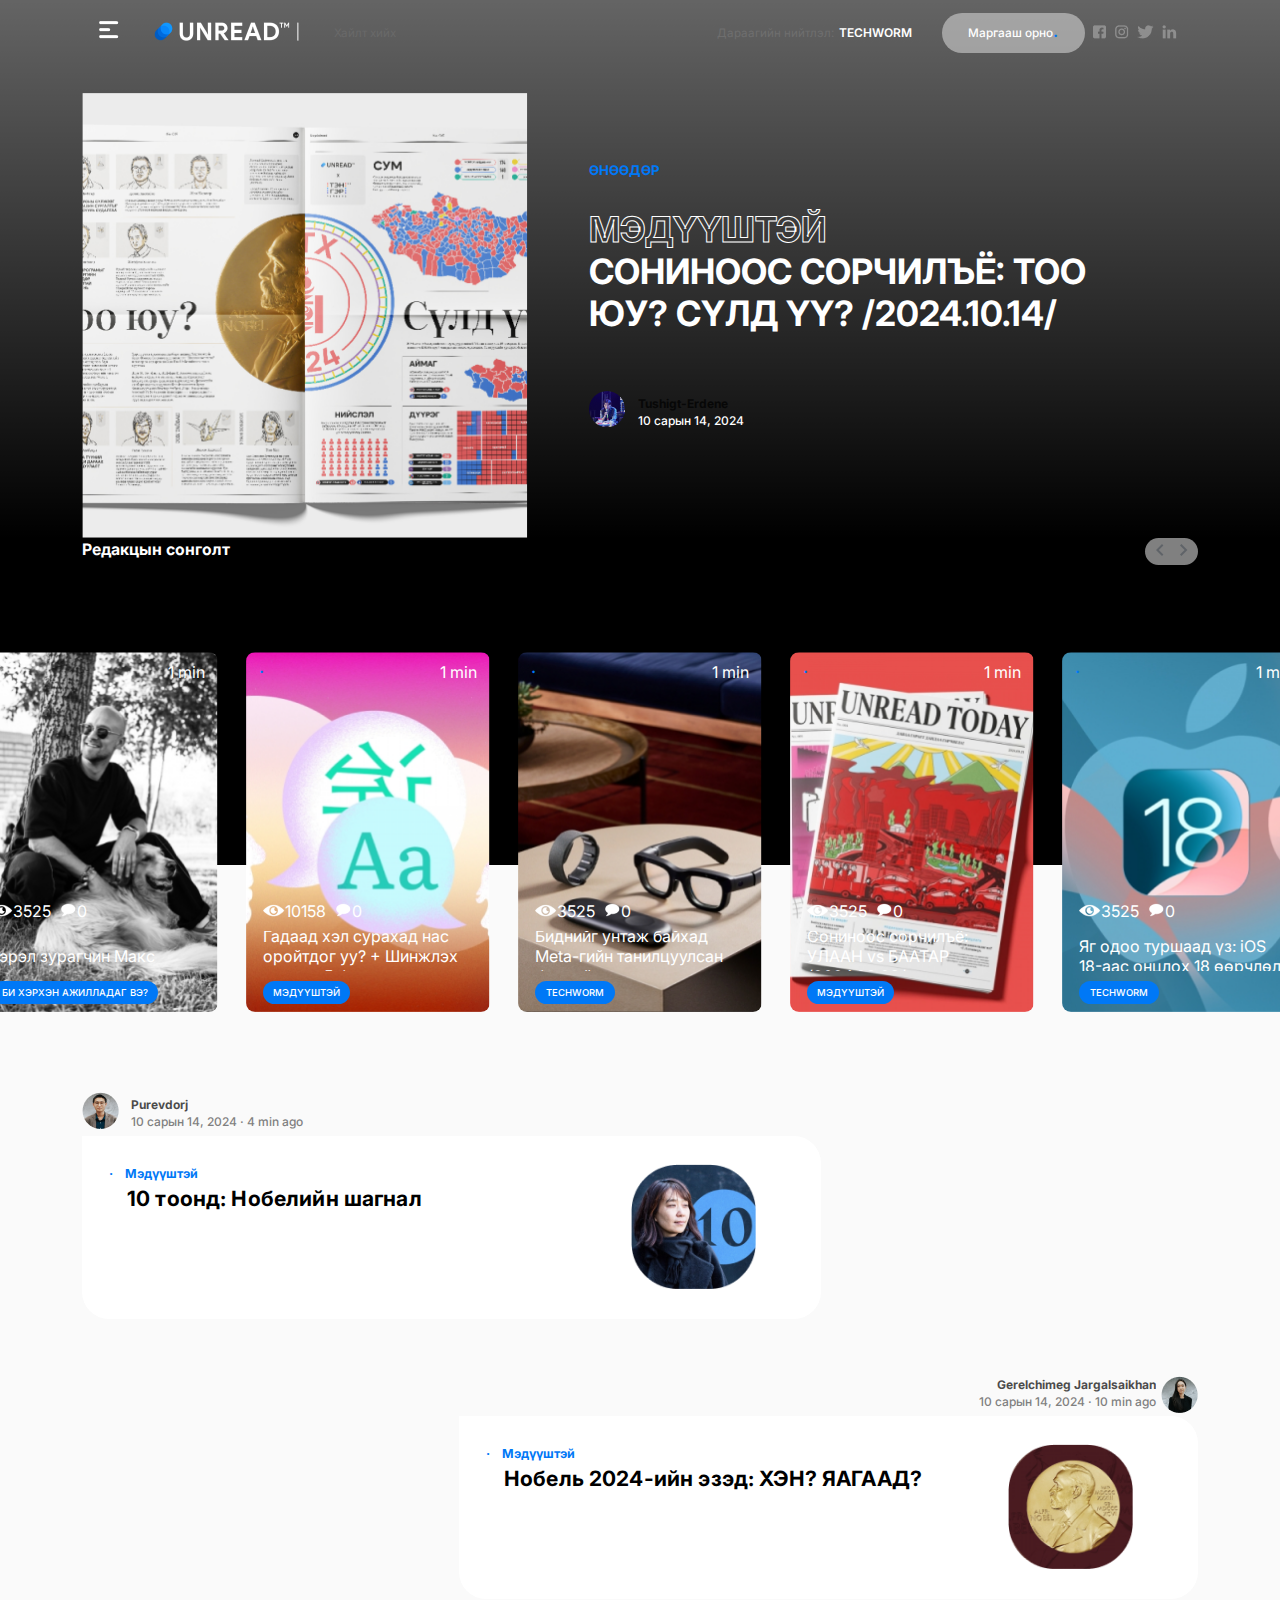
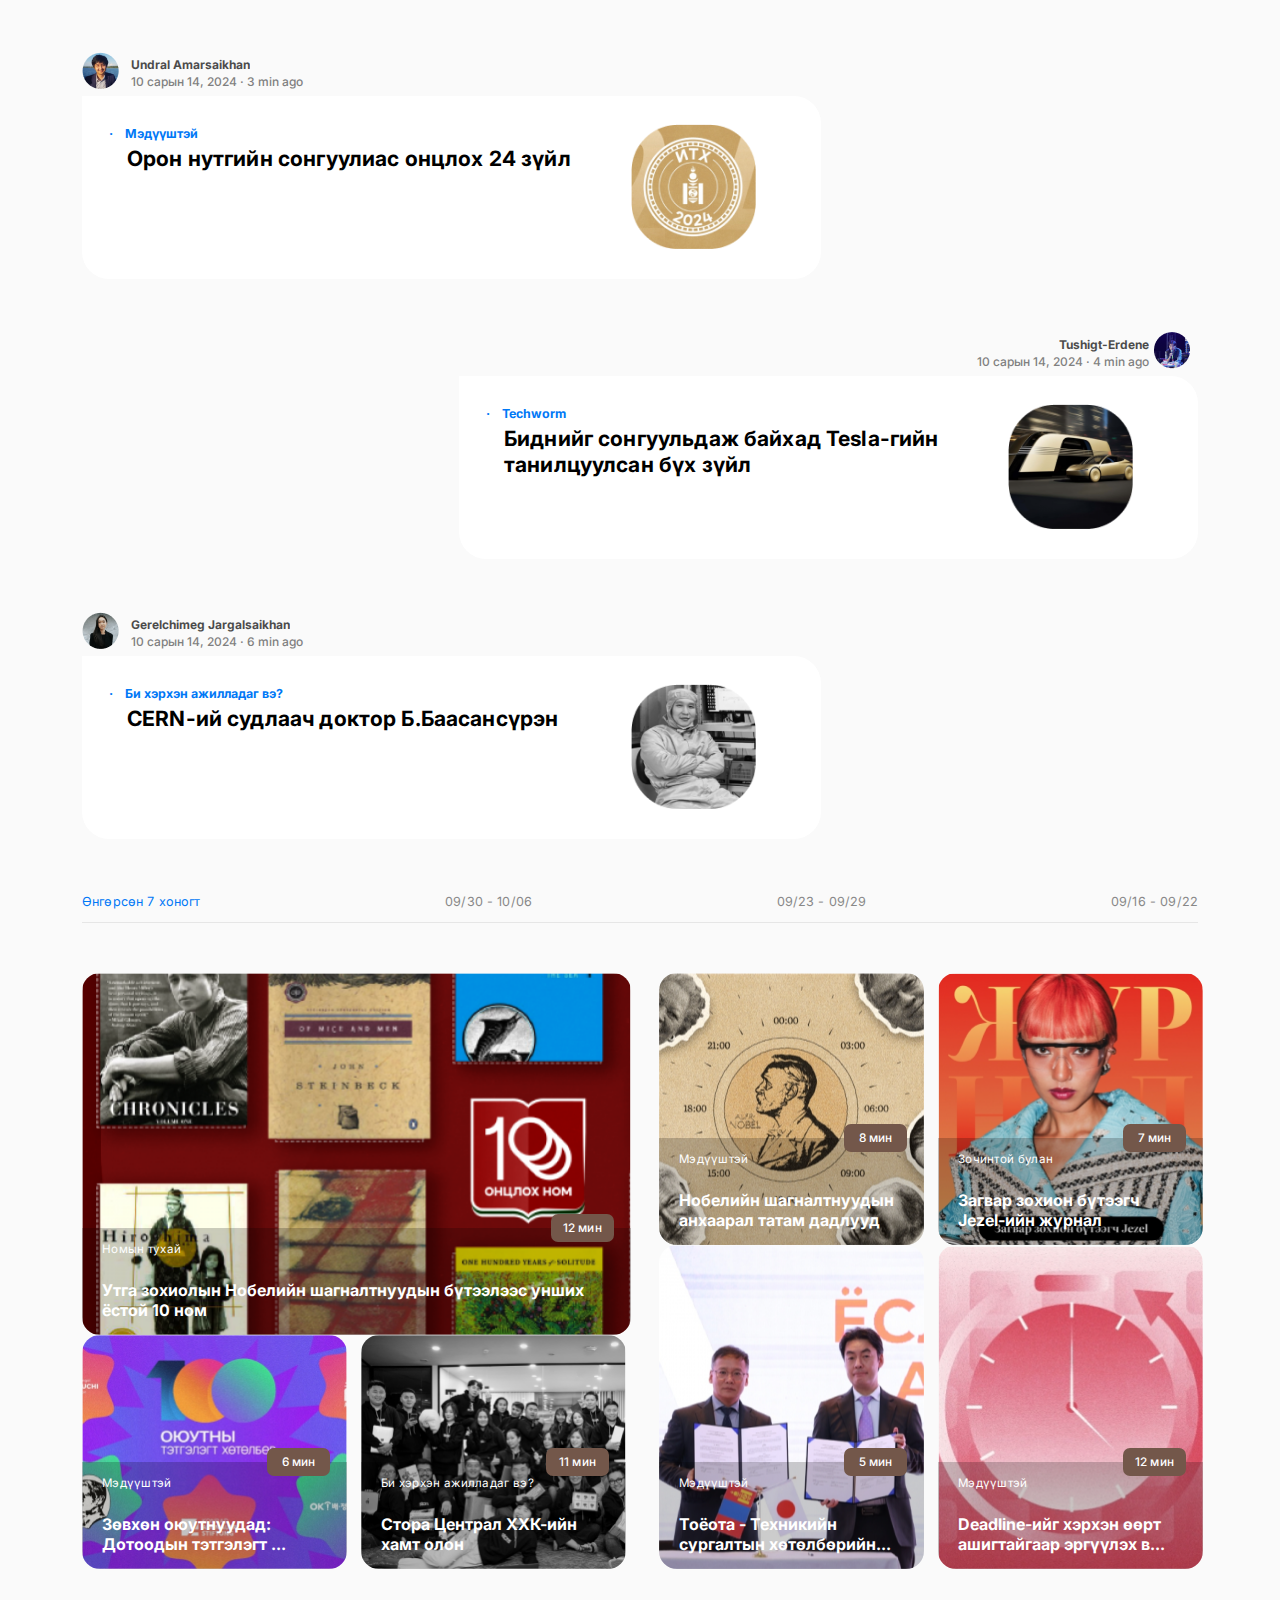
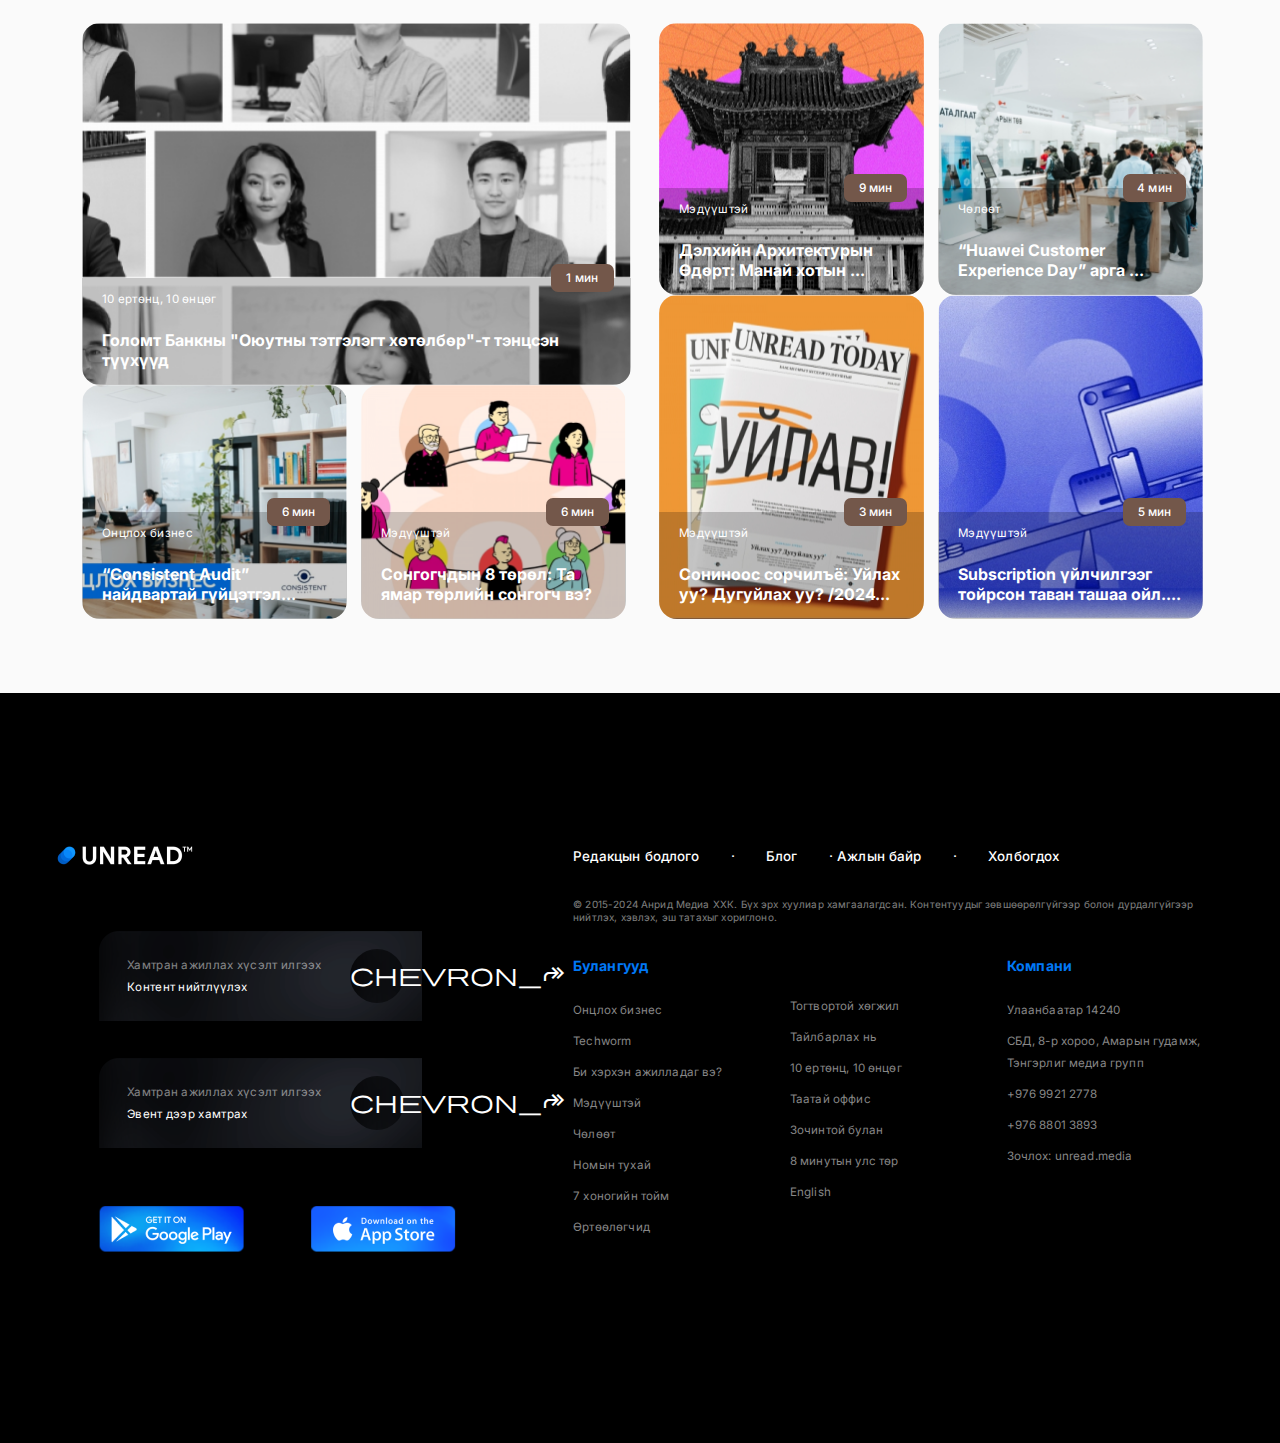
==== commit ce9f737f: "at home 10-21" ====
--- a/index.html
+++ b/index.html
@@ -9,16 +9,20 @@
     <link rel="preconnect" href="https://fonts.gstatic.com" crossorigin />
     <link
       href="https://fonts.googleapis.com/css2?family=Inter:ital,opsz,wght@0,14..32,100..900;1,14..32,100..900&display=swap"
-      rel="stylesheet" />
+      rel="stylesheet"
+    />
     <link
       rel="stylesheet"
-      href="https://fonts.googleapis.com/css2?family=Material+Symbols+Outlined:opsz,wght,FILL,GRAD@20..48,100..700,0..1,-50..200&icon_names=chevron_right" />
+      href="https://fonts.googleapis.com/css2?family=Material+Symbols+Outlined:opsz,wght,FILL,GRAD@20..48,100..700,0..1,-50..200&icon_names=chevron_right"
+    />
     <link
       rel="stylesheet"
-      href="https://fonts.googleapis.com/css2?family=Material+Symbols+Outlined:opsz,wght,FILL,GRAD@20..48,100..700,0..1,-50..200&icon_names=chevron_left" />
+      href="https://fonts.googleapis.com/css2?family=Material+Symbols+Outlined:opsz,wght,FILL,GRAD@20..48,100..700,0..1,-50..200&icon_names=chevron_left"
+    />
     <link
       rel="stylesheet"
-      href="https://fonts.googleapis.com/css2?family=Material+Symbols+Outlined:opsz,wght,FILL,GRAD@20..48,100..700,0..1,-50..200&icon_names=chevron_forward" />
+      href="https://fonts.googleapis.com/css2?family=Material+Symbols+Outlined:opsz,wght,FILL,GRAD@20..48,100..700,0..1,-50..200&icon_names=chevron_forward"
+    />
   </head>
   <body>
     <main>
@@ -34,14 +38,16 @@
                   <img
                     class="uk-navbar-band"
                     src="./img/Link [uk-navbar-band].png"
-                    alt="" />
+                    alt=""
+                  />
                 </a>
                 <img src="./img/Span.png" alt="" />
               </div>
               <input
                 style="background: transparent; border: none; outline: none"
                 placeholder="Хайлт хийх"
-                class="gray-texts" />
+                class="gray-texts"
+              />
             </div>
           </div>
           <div class="uk-navbar-content-main">
@@ -88,11 +94,8 @@
                 <div>
                   <div class="author-name">Tushigt-Erdene</div>
                   <p
-                    style="
-                      font-size: 12px;
-                      font-weight: 500;
-                      line-height: 20px;
-                    ">
+                    style="font-size: 12px; font-weight: 500; line-height: 20px"
+                  >
                     10 сарын 14, 2024
                   </p>
                 </div>
@@ -101,6 +104,7 @@
           </div>
         </div>
       </section>
+
       <div class="editors-choice">
         <div class="section-tile">
           <div class="editors-choice-text">Редакцын сонголт</div>
@@ -118,504 +122,506 @@
           </div>
         </div>
       </div>
-      <div class="slider-container">
-        <div class="slider">
-          <!-- 1 -->
-          <div class="uk-overlay-panel png-1">
-            <div class="lead">
-              <div class="blue-dot">.</div>
-              <div>1 min</div>
-            </div>
+    </main>
+    <div class="slider-container">
+      <div class="slider">
+        <!-- 1 -->
+        <div class="uk-overlay-panel png-1">
+          <div class="lead">
+            <div class="blue-dot">.</div>
+            <div>1 min</div>
+          </div>
 
-            <div class="meta00">
-              <div class="meta-details">
-                <div><img src="./img/EYE.png" alt="" />3525</div>
-                <div><img src="./img/comments.png" alt="" />0</div>
-              </div>
-              <div class="title-2">Гэрэл зурагчин Макс</div>
-              <div class="category category-how-i-work">
-                Би хэрхэн ажилладаг вэ?
-              </div>
-            </div>
-          </div>
-          <!-- 2 -->
-          <div class="uk-overlay-panel png-2">
-            <div class="lead">
-              <div class="blue-dot">.</div>
-              <div>1 min</div>
-            </div>
+          <div class="meta00">
+            <div class="meta-details">
+              <div><img src="./img/EYE.png" alt="" />3525</div>
+              <div><img src="./img/comments.png" alt="" />0</div>
+            </div>
+            <div class="title-2">Гэрэл зурагчин Макс</div>
+            <div class="category category-how-i-work">
+              Би хэрхэн ажилладаг вэ?
+            </div>
+          </div>
+        </div>
+        <!-- 2 -->
+        <div class="uk-overlay-panel png-2">
+          <div class="lead">
+            <div class="blue-dot">.</div>
+            <div>1 min</div>
+          </div>
 
-            <div class="meta00">
-              <div class="meta-details">
-                <div><img src="./img/EYE.png" alt="" />10158</div>
-                <div><img src="./img/comments.png" alt="" />0</div>
-              </div>
-              <div class="title-2">
-                Гадаад хэл сурахад нас оройтдог уу? + Шинжлэх ухааны 5 баримт
-              </div>
-              <div class="category category-meduushtei">Мэдүүштэй</div>
-            </div>
-          </div>
-          <!-- 3 -->
-          <div class="uk-overlay-panel png-3">
-            <div class="lead">
-              <div class="blue-dot">.</div>
-              <div>1 min</div>
-            </div>
-            <div class="meta00">
-              <div class="meta-details">
-                <div><img src="./img/EYE.png" alt="" />3525</div>
-                <div><img src="./img/comments.png" alt="" />0</div>
-              </div>
-              <div class="title-2">
-                Биднийг унтаж байхад Meta-гийн танилцуулсан бүх зүйл
-              </div>
-              <div class="category category-techworm">techworm</div>
-            </div>
-          </div>
-          <!-- 4 -->
-          <div class="uk-overlay-panel png-4">
-            <div class="lead">
-              <div class="blue-dot">.</div>
-              <div>1 min</div>
-            </div>
-            <div class="meta00">
-              <div class="meta-details">
-                <div><img src="./img/EYE.png" alt="" />3525</div>
-                <div><img src="./img/comments.png" alt="" />0</div>
-              </div>
-              <div class="title-2">
-                Сониноос сорчилъё: УЛААН vs БААТАР /2024.09.23/
-              </div>
-              <div class="category category-meduushtei">Мэдүүштэй</div>
-            </div>
-          </div>
-          <!-- 5 -->
-          <div class="uk-overlay-panel png-5">
-            <div class="lead">
-              <div class="blue-dot">.</div>
-              <div>1 min</div>
-            </div>
-            <div class="meta00">
-              <div class="meta-details">
-                <div><img src="./img/EYE.png" alt="" />3525</div>
-                <div><img src="./img/comments.png" alt="" />0</div>
-              </div>
-              <div class="title-2">
-                Яг одоо туршаад үз: iOS 18-аас онцлох 18 өөрчлөлт
-              </div>
-              <div class="category category-techworm">techworm</div>
-            </div>
-          </div>
-        </div>
-      </div>
+          <div class="meta00">
+            <div class="meta-details">
+              <div><img src="./img/EYE.png" alt="" />10158</div>
+              <div><img src="./img/comments.png" alt="" />0</div>
+            </div>
+            <div class="title-2">
+              Гадаад хэл сурахад нас оройтдог уу? + Шинжлэх ухааны 5 баримт
+            </div>
+            <div class="category category-meduushtei">Мэдүүштэй</div>
+          </div>
+        </div>
+        <!-- 3 -->
+        <div class="uk-overlay-panel png-3">
+          <div class="lead">
+            <div class="blue-dot">.</div>
+            <div>1 min</div>
+          </div>
+          <div class="meta00">
+            <div class="meta-details">
+              <div><img src="./img/EYE.png" alt="" />3525</div>
+              <div><img src="./img/comments.png" alt="" />0</div>
+            </div>
+            <div class="title-2">
+              Биднийг унтаж байхад Meta-гийн танилцуулсан бүх зүйл
+            </div>
+            <div class="category category-techworm">techworm</div>
+          </div>
+        </div>
+        <!-- 4 -->
+        <div class="uk-overlay-panel png-4">
+          <div class="lead">
+            <div class="blue-dot">.</div>
+            <div>1 min</div>
+          </div>
+          <div class="meta00">
+            <div class="meta-details">
+              <div><img src="./img/EYE.png" alt="" />3525</div>
+              <div><img src="./img/comments.png" alt="" />0</div>
+            </div>
+            <div class="title-2">
+              Сониноос сорчилъё: УЛААН vs БААТАР /2024.09.23/
+            </div>
+            <div class="category category-meduushtei">Мэдүүштэй</div>
+          </div>
+        </div>
+        <!-- 5 -->
+        <div class="uk-overlay-panel png-5">
+          <div class="lead">
+            <div class="blue-dot">.</div>
+            <div>1 min</div>
+          </div>
+          <div class="meta00">
+            <div class="meta-details">
+              <div><img src="./img/EYE.png" alt="" />3525</div>
+              <div><img src="./img/comments.png" alt="" />0</div>
+            </div>
+            <div class="title-2">
+              Яг одоо туршаад үз: iOS 18-аас онцлох 18 өөрчлөлт
+            </div>
+            <div class="category category-techworm">techworm</div>
+          </div>
+        </div>
+      </div>
+    </div>
 
-      <div class="thisweek">
-        <!-- article 1 -->
-        <div class="article1 article-left">
-          <a class="author author-thisweek">
-            <div href="#" class="author-link">
-              <img src="./img/author photo 2 [author-photo].png" alt="" />
-            </div>
-            <div>
-              <div class="author-name author-name-thisweek">Purevdorj</div>
-              <p
-                style="
-                  font-size: 12px;
-                  font-weight: 500;
-                  line-height: 20px;
-                  color: gray;
-                ">
-                10 сарын 14, 2024 &middot; 4 min ago
-              </p>
-            </div>
-          </a>
-          <div class="content-thisweek">
-            <div class="article1-head">
-              <div>&middot;</div>
-              Мэдүүштэй
-            </div>
-            <a href="#" class="article1-content">10 тоонд: Нобелийн шагнал</a>
-            <a href="#" class="article1-content-png thisweek-png1"></a>
-          </div>
-        </div>
-        <!-- article 2 -->
-        <div class="article1 article-right">
-          <a class="author author-thisweek-right">
-            <div>
-              <div class="author-name author-name-thisweek author-name-right">
-                Gerelchimeg Jargalsaikhan
-              </div>
-              <p class="thisweek-date">10 сарын 14, 2024 &middot; 10 min ago</p>
-            </div>
+    <div class="thisweek">
+      <!-- article 1 -->
+      <div class="article1 article-left">
+        <a class="author author-thisweek">
+          <div href="#" class="author-link">
+            <img src="./img/author photo 2 [author-photo].png" alt="" />
+          </div>
+          <div>
+            <div class="author-name author-name-thisweek">Purevdorj</div>
+            <p
+              style="
+                font-size: 12px;
+                font-weight: 500;
+                line-height: 20px;
+                color: gray;
+              "
+            >
+              10 сарын 14, 2024 &middot; 4 min ago
+            </p>
+          </div>
+        </a>
+        <div class="content-thisweek">
+          <div class="article1-head">
+            <div>&middot;</div>
+            Мэдүүштэй
+          </div>
+          <a href="#" class="article1-content">10 тоонд: Нобелийн шагнал</a>
+          <a href="#" class="article1-content-png thisweek-png1"></a>
+        </div>
+      </div>
+      <!-- article 2 -->
+      <div class="article1 article-right">
+        <a class="author author-thisweek-right">
+          <div>
+            <div class="author-name author-name-thisweek author-name-right">
+              Gerelchimeg Jargalsaikhan
+            </div>
+            <p class="thisweek-date">10 сарын 14, 2024 &middot; 10 min ago</p>
+          </div>
+          <img src="./img/3 [author-photo].png" alt="" />
+        </a>
+        <div class="content-thisweek">
+          <div class="article1-head">
+            <div>&middot;</div>
+            Мэдүүштэй
+          </div>
+          <a href="#" class="article1-content">
+            Нобель 2024-ийн эзэд: ХЭН? ЯАГААД?
+          </a>
+          <a href="#" class="article1-content-png thisweek-png2"></a>
+        </div>
+      </div>
+      <!-- article 3 -->
+      <div class="article1 article-left">
+        <a class="author author-thisweek">
+          <div href="#" class="author-link">
+            <img src="./img/4 [author-photo].png" alt="" />
+          </div>
+          <div>
+            <div class="author-name author-name-thisweek">
+              Undral Amarsaikhan
+            </div>
+            <p
+              style="
+                font-size: 12px;
+                font-weight: 500;
+                line-height: 20px;
+                color: gray;
+              "
+            >
+              10 сарын 14, 2024 &middot; 3 min ago
+            </p>
+          </div>
+        </a>
+        <div class="content-thisweek">
+          <div class="article1-head">
+            <div>&middot;</div>
+            Мэдүүштэй
+          </div>
+          <a href="#" class="article1-content">
+            Орон нутгийн сонгуулиас онцлох 24 зүйл
+          </a>
+          <a href="#" class="article1-content-png thisweek-png3"></a>
+        </div>
+      </div>
+      <!-- article 4 -->
+      <div class="article1 article-right">
+        <a class="author author-thisweek-right">
+          <div>
+            <div class="author-name author-name-thisweek author-name-right">
+              Tushigt-Erdene
+            </div>
+            <p class="thisweek-date">10 сарын 14, 2024 &middot; 4 min ago</p>
+          </div>
+          <div href="#" class="author-link">
+            <img src="./img/Image [author-photo].png" alt="" />
+          </div>
+        </a>
+        <div class="content-thisweek">
+          <div class="article1-head">
+            <div>&middot;</div>
+            Techworm
+          </div>
+          <a href="#" class="article1-content">
+            Биднийг сонгуульдаж байхад Tesla-гийн танилцуулсан бүх зүйл
+          </a>
+          <a href="#" class="article1-content-png thisweek-png4"></a>
+        </div>
+      </div>
+      <!-- article 5 -->
+      <div class="article1 article-left">
+        <a class="author author-thisweek">
+          <div href="#" class="author-link">
             <img src="./img/3 [author-photo].png" alt="" />
-          </a>
-          <div class="content-thisweek">
-            <div class="article1-head">
-              <div>&middot;</div>
-              Мэдүүштэй
-            </div>
-            <a href="#" class="article1-content">
-              Нобель 2024-ийн эзэд: ХЭН? ЯАГААД?
-            </a>
-            <a href="#" class="article1-content-png thisweek-png2"></a>
-          </div>
-        </div>
-        <!-- article 3 -->
-        <div class="article1 article-left">
-          <a class="author author-thisweek">
-            <div href="#" class="author-link">
-              <img src="./img/4 [author-photo].png" alt="" />
-            </div>
-            <div>
-              <div class="author-name author-name-thisweek">
-                Undral Amarsaikhan
-              </div>
-              <p
-                style="
-                  font-size: 12px;
-                  font-weight: 500;
-                  line-height: 20px;
-                  color: gray;
-                ">
-                10 сарын 14, 2024 &middot; 3 min ago
-              </p>
-            </div>
-          </a>
-          <div class="content-thisweek">
-            <div class="article1-head">
-              <div>&middot;</div>
-              Мэдүүштэй
-            </div>
-            <a href="#" class="article1-content">
-              Орон нутгийн сонгуулиас онцлох 24 зүйл
-            </a>
-            <a href="#" class="article1-content-png thisweek-png3"></a>
-          </div>
-        </div>
-        <!-- article 4 -->
-        <div class="article1 article-right">
-          <a class="author author-thisweek-right">
-            <div>
-              <div class="author-name author-name-thisweek author-name-right">
-                Tushigt-Erdene
-              </div>
-              <p class="thisweek-date">10 сарын 14, 2024 &middot; 4 min ago</p>
-            </div>
-            <div href="#" class="author-link">
-              <img src="./img/Image [author-photo].png" alt="" />
-            </div>
-          </a>
-          <div class="content-thisweek">
-            <div class="article1-head">
-              <div>&middot;</div>
-              Techworm
-            </div>
-            <a href="#" class="article1-content">
-              Биднийг сонгуульдаж байхад Tesla-гийн танилцуулсан бүх зүйл
-            </a>
-            <a href="#" class="article1-content-png thisweek-png4"></a>
-          </div>
-        </div>
-        <!-- article 5 -->
-        <div class="article1 article-left">
-          <a class="author author-thisweek">
-            <div href="#" class="author-link">
-              <img src="./img/3 [author-photo].png" alt="" />
-            </div>
-            <div>
-              <div class="author-name author-name-thisweek">
-                Gerelchimeg Jargalsaikhan
-              </div>
-              <p
-                style="
-                  font-size: 12px;
-                  font-weight: 500;
-                  line-height: 20px;
-                  color: gray;
-                ">
-                10 сарын 14, 2024 &middot; 6 min ago
-              </p>
-            </div>
-          </a>
-          <div class="content-thisweek">
-            <div class="article1-head">
-              <div>&middot;</div>
-              Би хэрхэн ажилладаг вэ?
-            </div>
-            <a href="#" class="article1-content">
-              CERN-ий судлаач доктор Б.Баасансүрэн
-            </a>
-            <a href="#" class="article1-content-png thisweek-png5"></a>
-          </div>
-        </div>
-      </div>
+          </div>
+          <div>
+            <div class="author-name author-name-thisweek">
+              Gerelchimeg Jargalsaikhan
+            </div>
+            <p
+              style="
+                font-size: 12px;
+                font-weight: 500;
+                line-height: 20px;
+                color: gray;
+              "
+            >
+              10 сарын 14, 2024 &middot; 6 min ago
+            </p>
+          </div>
+        </a>
+        <div class="content-thisweek">
+          <div class="article1-head">
+            <div>&middot;</div>
+            Би хэрхэн ажилладаг вэ?
+          </div>
+          <a href="#" class="article1-content">
+            CERN-ий судлаач доктор Б.Баасансүрэн
+          </a>
+          <a href="#" class="article1-content-png thisweek-png5"></a>
+        </div>
+      </div>
+    </div>
 
-      <div class="prev-week-main">
-        <div class="prev-week">
-          <div class="prevweek-tab">
-            <a class="prev-week-current" href="#">Өнгөрсөн 7 хоногт</a>
-            <a class="prevweek-tab-texts" href="#">09/30 - 10/06</a>
-            <a class="prevweek-tab-texts" href="#">09/23 - 09/29</a>
-            <a class="prevweek-tab-texts" href="#">09/16 - 09/22</a>
-          </div>
-          <div class="uk-active">
-            <div class="uk-grid-content">
-              <!-- 1st Grid -->
-              <div class="grids-all grid-1">
-                <a href="#" class="grid-content"
-                  ><h6>Номын тухай</h6>
-                  <br />
-                  <h4>
-                    Утга зохиолын Нобелийн шагналтнуудын бүтээлээс унших ёстой
-                    10 ном
-                  </h4></a
+    <div class="prev-week-main">
+      <div class="prev-week">
+        <div class="prevweek-tab">
+          <a class="prev-week-current" href="#">Өнгөрсөн 7 хоногт</a>
+          <a class="prevweek-tab-texts" href="#">09/30 - 10/06</a>
+          <a class="prevweek-tab-texts" href="#">09/23 - 09/29</a>
+          <a class="prevweek-tab-texts" href="#">09/16 - 09/22</a>
+        </div>
+        <div class="uk-active">
+          <div class="uk-grid-content">
+            <!-- 1st Grid -->
+            <div class="grids-all grid-1">
+              <a href="#" class="grid-content"
+                ><h6>Номын тухай</h6>
+                <br />
+                <h4>
+                  Утга зохиолын Нобелийн шагналтнуудын бүтээлээс унших ёстой 10
+                  ном
+                </h4></a
+              >
+              <div class="read">12 мин</div>
+            </div>
+            <div class="grids-all grid-2">
+              <a href="#" class="grid-content"
+                ><h6>Мэдүүштэй</h6>
+                <br />
+                <h4>Нобелийн шагналтнуудын анхаарал татам дадлууд</h4></a
+              >
+              <div class="read">8 мин</div>
+            </div>
+            <div class="grids-all grid-3">
+              <a href="#" class="grid-content"
+                ><h6>Зочинтой булан</h6>
+                <br />
+                <h4>Загвар зохион бүтээгч Jezel-ийн журнал</h4></a
+              >
+              <div class="read">7 мин</div>
+            </div>
+            <div class="grids-all grid-4">
+              <a href="#" class="grid-content"
+                ><h6>Мэдүүштэй</h6>
+                <br />
+                <h4>Зөвхөн оюутнуудад: Дотоодын тэтгэлэгт ...</h4></a
+              >
+              <div class="read">6 мин</div>
+            </div>
+            <div class="grids-all grid-5">
+              <a href="#" class="grid-content"
+                ><h6>Би хэрхэн ажилладаг вэ?</h6>
+                <br />
+                <h4>Стора Централ ХХК-ийн хамт олон</h4></a
+              >
+              <div class="read">11 мин</div>
+            </div>
+            <div class="grids-all grid-6">
+              <a href="#" class="grid-content"
+                ><h6>Мэдүүштэй</h6>
+                <br />
+                <h4>Тоёота - Техникийн сургалтын хөтөлбөрийн...</h4></a
+              >
+              <div class="read">5 мин</div>
+            </div>
+            <div class="grids-all grid-7">
+              <a href="#" class="grid-content"
+                ><h6>Мэдүүштэй</h6>
+                <br />
+                <h4>Deadline-ийг хэрхэн өөрт ашигтайгаар эргүүлэх в...</h4></a
+              >
+              <div class="read">12 мин</div>
+            </div>
+          </div>
+          <!-- 2nd Grid -->
+          <div class="uk-grid-content">
+            <div class="grids-all grid-2-1">
+              <a href="#" class="grid-content"
+                ><h6>10 ертөнц, 10 өнцөг</h6>
+                <br />
+                <h4>
+                  Голомт Банкны "Оюутны тэтгэлэгт хөтөлбөр"-т тэнцсэн түүхүүд
+                </h4></a
+              >
+              <div class="read">1 мин</div>
+            </div>
+            <div class="grids-all grid-2-2">
+              <a href="#" class="grid-content"
+                ><h6>Мэдүүштэй</h6>
+                <br />
+                <h4>Дэлхийн Архитектурын Өдөрт: Манай хотын ...</h4></a
+              >
+              <div class="read">9 мин</div>
+            </div>
+            <div class="grids-all grid-2-3">
+              <a href="#" class="grid-content"
+                ><h6>Чөлөөт</h6>
+                <br />
+                <h4>“Huawei Customer Experience Day” арга ...</h4></a
+              >
+              <div class="read">4 мин</div>
+            </div>
+            <div class="grids-all grid-2-4">
+              <a href="#" class="grid-content"
+                ><h6>Онцлох бизнес</h6>
+                <br />
+                <h4>“Consistent Audit” найдвартай гүйцэтгэл...</h4></a
+              >
+              <div class="read">6 мин</div>
+            </div>
+            <div class="grids-all grid-2-5">
+              <a href="#" class="grid-content"
+                ><h6>Мэдүүштэй</h6>
+                <br />
+                <h4>Сонгогчдын 8 төрөл: Та ямар төрлийн сонгогч вэ?</h4></a
+              >
+              <div class="read">6 мин</div>
+            </div>
+            <div class="grids-all grid-2-6">
+              <a href="#" class="grid-content"
+                ><h6>Мэдүүштэй</h6>
+                <br />
+                <h4>Сониноос сорчилъё: Уйлах уу? Дугуйлах уу? /2024...</h4></a
+              >
+              <div class="read">3 мин</div>
+            </div>
+            <div class="grids-all grid-2-7">
+              <a href="#" class="grid-content"
+                ><h6>Мэдүүштэй</h6>
+                <br />
+                <h4>Subscription үйлчилгээг тойрсон таван ташаа ойл....</h4></a
+              >
+              <div class="read">5 мин</div>
+            </div>
+          </div>
+        </div>
+      </div>
+    </div>
+    <footer>
+      <div class="deeznuts"></div>
+      <div class="uk-container">
+        <div class="footer-grid-1">
+          <a href="#" class="footer-grid1 footer-logo">
+            <img
+              class="uk-navbar-band"
+              src="./img/Link [uk-navbar-band].png"
+              alt=""
+            />
+          </a>
+          <a href="#" class="footer-grid2 btn-black">
+            <div class="arrow">
+              <span class="material-symbols-outlined">chevron_forward</span>
+            </div>
+            <div class="blackbtn-texts">
+              <h6>Хамтран ажиллах хүсэлт илгээх</h6>
+              <p>Контент нийтлүүлэх</p>
+            </div>
+          </a>
+          <a href="#" class="footer-grid3 btn-black">
+            <div class="arrow">
+              <span class="material-symbols-outlined">chevron_forward</span>
+            </div>
+            <div class="blackbtn-texts">
+              <h6>Хамтран ажиллах хүсэлт илгээх</h6>
+              <p>Эвент дээр хамтрах</p>
+            </div>
+          </a>
+
+          <a href="#" class="footer-grid4 app-link">
+            <img src="./img/google play btn.png" alt="" />
+          </a>
+          <a href="#" class="footer-grid5 app-link">
+            <img src="./img/app store btn.png" alt="" />
+          </a>
+        </div>
+        <div class="uk-width-medium-3-5">
+          <div class="main-nav">
+            <a href="#">Редакцын бодлого</a> &middot;
+            <a class="main-nav-texts-1" href="#">Блог</a> &middot;
+            <a href="#">Ажлын байр</a> &middot;
+            <a class="main-nav-texts-1" href="#">Холбогдох</a>
+          </div>
+          <p>
+            © 2015-2024 Анрид Медиа ХХК. Бүх эрх хуулиар хамгаалагдсан.
+            Контентуудыг зөвшөөрөлгүйгээр болон дурдалгүйгээр нийтлэх, хэвлэх,
+            эш татахыг хориглоно.
+          </p>
+          <div style="display: flex">
+            <div class="uk-grid-footer">
+              <div class="uk-width-medium-1-3">
+                <p>Булангууд</p>
+                <a href="#">Онцлох бизнес</a>
+              </div>
+              <div class="uk-width-medium-1-3">
+                <a href="#">Techworm</a>
+              </div>
+              <div class="uk-width-medium-1-3">
+                <a href="#">Би хэрхэн ажилладаг вэ?</a>
+              </div>
+              <div class="uk-width-medium-1-3">
+                <a href="#">Мэдүүштэй</a>
+              </div>
+              <div class="uk-width-medium-1-3">
+                <a href="#">Чөлөөт</a>
+              </div>
+              <div class="uk-width-medium-1-3">
+                <a href="#">Номын тухай</a>
+              </div>
+              <div class="uk-width-medium-1-3">
+                <a href="#">7 хоногийн тойм</a>
+              </div>
+              <div class="uk-width-medium-1-3">
+                <a href="#">Өртөөлөгчид</a>
+              </div>
+              <div class="uk-width-medium-1-3"></div>
+              <div class="uk-width-medium-1-3"></div>
+            </div>
+            <div class="uk-grid-footer">
+              <div style="margin-top: 40px" class="uk-width-medium-1-3">
+                <a href="#">Тогтвортой хөгжил</a>
+              </div>
+              <div class="uk-width-medium-1-3">
+                <a href="#">Тайлбарлах нь</a>
+              </div>
+              <div class="uk-width-medium-1-3">
+                <a href="#">10 ертөнц, 10 өнцөг</a>
+              </div>
+              <div class="uk-width-medium-1-3">
+                <a href="#">Таатай оффис</a>
+              </div>
+              <div class="uk-width-medium-1-3">
+                <a href="#">Зочинтой булан</a>
+              </div>
+              <div class="uk-width-medium-1-3">
+                <a href="#">8 минутын улс төр</a>
+              </div>
+              <div class="uk-width-medium-1-3">
+                <a href="#">English</a>
+              </div>
+              <div class="uk-width-medium-1-3"></div>
+              <div class="uk-width-medium-1-3"></div>
+            </div>
+            <div class="uk-grid-footer">
+              <div class="uk-width-medium-1-3">
+                <p>Компани</p>
+                <a href="#">Улаанбаатар 14240</a>
+              </div>
+              <div class="uk-width-medium-1-3">
+                <a href="#"
+                  >СБД, 8-р хороо, Амарын гудамж, Тэнгэрлиг медиа групп</a
                 >
-                <div class="read">12 мин</div>
-              </div>
-              <div class="grids-all grid-2">
-                <a href="#" class="grid-content"
-                  ><h6>Мэдүүштэй</h6>
-                  <br />
-                  <h4>Нобелийн шагналтнуудын анхаарал татам дадлууд</h4></a
-                >
-                <div class="read">8 мин</div>
-              </div>
-              <div class="grids-all grid-3">
-                <a href="#" class="grid-content"
-                  ><h6>Зочинтой булан</h6>
-                  <br />
-                  <h4>Загвар зохион бүтээгч Jezel-ийн журнал</h4></a
-                >
-                <div class="read">7 мин</div>
-              </div>
-              <div class="grids-all grid-4">
-                <a href="#" class="grid-content"
-                  ><h6>Мэдүүштэй</h6>
-                  <br />
-                  <h4>Зөвхөн оюутнуудад: Дотоодын тэтгэлэгт ...</h4></a
-                >
-                <div class="read">6 мин</div>
-              </div>
-              <div class="grids-all grid-5">
-                <a href="#" class="grid-content"
-                  ><h6>Би хэрхэн ажилладаг вэ?</h6>
-                  <br />
-                  <h4>Стора Централ ХХК-ийн хамт олон</h4></a
-                >
-                <div class="read">11 мин</div>
-              </div>
-              <div class="grids-all grid-6">
-                <a href="#" class="grid-content"
-                  ><h6>Мэдүүштэй</h6>
-                  <br />
-                  <h4>Тоёота - Техникийн сургалтын хөтөлбөрийн...</h4></a
-                >
-                <div class="read">5 мин</div>
-              </div>
-              <div class="grids-all grid-7">
-                <a href="#" class="grid-content"
-                  ><h6>Мэдүүштэй</h6>
-                  <br />
-                  <h4>Deadline-ийг хэрхэн өөрт ашигтайгаар эргүүлэх в...</h4></a
-                >
-                <div class="read">12 мин</div>
-              </div>
-            </div>
-            <!-- 2nd Grid -->
-            <div class="uk-grid-content">
-              <div class="grids-all grid-2-1">
-                <a href="#" class="grid-content"
-                  ><h6>10 ертөнц, 10 өнцөг</h6>
-                  <br />
-                  <h4>
-                    Голомт Банкны "Оюутны тэтгэлэгт хөтөлбөр"-т тэнцсэн түүхүүд
-                  </h4></a
-                >
-                <div class="read">1 мин</div>
-              </div>
-              <div class="grids-all grid-2-2">
-                <a href="#" class="grid-content"
-                  ><h6>Мэдүүштэй</h6>
-                  <br />
-                  <h4>Дэлхийн Архитектурын Өдөрт: Манай хотын ...</h4></a
-                >
-                <div class="read">9 мин</div>
-              </div>
-              <div class="grids-all grid-2-3">
-                <a href="#" class="grid-content"
-                  ><h6>Чөлөөт</h6>
-                  <br />
-                  <h4>“Huawei Customer Experience Day” арга ...</h4></a
-                >
-                <div class="read">4 мин</div>
-              </div>
-              <div class="grids-all grid-2-4">
-                <a href="#" class="grid-content"
-                  ><h6>Онцлох бизнес</h6>
-                  <br />
-                  <h4>“Consistent Audit” найдвартай гүйцэтгэл...</h4></a
-                >
-                <div class="read">6 мин</div>
-              </div>
-              <div class="grids-all grid-2-5">
-                <a href="#" class="grid-content"
-                  ><h6>Мэдүүштэй</h6>
-                  <br />
-                  <h4>Сонгогчдын 8 төрөл: Та ямар төрлийн сонгогч вэ?</h4></a
-                >
-                <div class="read">6 мин</div>
-              </div>
-              <div class="grids-all grid-2-6">
-                <a href="#" class="grid-content"
-                  ><h6>Мэдүүштэй</h6>
-                  <br />
-                  <h4>Сониноос сорчилъё: Уйлах уу? Дугуйлах уу? /2024...</h4></a
-                >
-                <div class="read">3 мин</div>
-              </div>
-              <div class="grids-all grid-2-7">
-                <a href="#" class="grid-content"
-                  ><h6>Мэдүүштэй</h6>
-                  <br />
-                  <h4>
-                    Subscription үйлчилгээг тойрсон таван ташаа ойл....
-                  </h4></a
-                >
-                <div class="read">5 мин</div>
-              </div>
-            </div>
-          </div>
-        </div>
-      </div>
-      <footer>
-        <div class="deeznuts"></div>
-        <div class="uk-container">
-          <div class="footer-grid-1">
-            <a href="#" class="footer-grid1 footer-logo">
-              <img
-                class="uk-navbar-band"
-                src="./img/Link [uk-navbar-band].png"
-                alt="" />
-            </a>
-            <div class="footer-grid2 btn-black">
-              <div class="arrow">
-                <span class="material-symbols-outlined">chevron_forward</span>
-              </div>
-              <div class="blackbtn-texts">
-                <h6>Хамтран ажиллах хүсэлт илгээх</h6>
-                <p>Контент нийтлүүлэх</p>
-              </div>
-            </div>
-            <div class="footer-grid3 btn-black">
-              <div class="arrow">
-                <span class="material-symbols-outlined">chevron_forward</span>
-              </div>
-              <div class="blackbtn-texts">
-                <h6>Хамтран ажиллах хүсэлт илгээх</h6>
-                <p>Эвент дээр хамтрах</p>
-              </div>
-            </div>
-
-            <a href="#" class="footer-grid4 app-link">
-              <img src="./img/google play btn.png" alt="" />
-            </a>
-            <a href="#" class="footer-grid5 app-link">
-              <img src="./img/app store btn.png" alt="" />
-            </a>
-          </div>
-          <div class="uk-width-medium-3-5">
-            <div class="main-nav">
-              <a href="#">Редакцын бодлого</a> &middot;
-              <a class="main-nav-texts-1" href="#">Блог</a> &middot;
-              <a href="#">Ажлын байр</a> &middot;
-              <a class="main-nav-texts-1" href="#">Холбогдох</a>
-            </div>
-            <p>
-              © 2015-2024 Анрид Медиа ХХК. Бүх эрх хуулиар хамгаалагдсан.
-              Контентуудыг зөвшөөрөлгүйгээр болон дурдалгүйгээр нийтлэх, хэвлэх,
-              эш татахыг хориглоно.
-            </p>
-            <div style="display: flex">
-              <div class="uk-grid-footer">
-                <div class="uk-width-medium-1-3">
-                  <p>Булангууд</p>
-                  <a href="#">Онцлох бизнес</a>
-                </div>
-                <div class="uk-width-medium-1-3">
-                  <a href="#">Techworm</a>
-                </div>
-                <div class="uk-width-medium-1-3">
-                  <a href="#">Би хэрхэн ажилладаг вэ?</a>
-                </div>
-                <div class="uk-width-medium-1-3">
-                  <a href="#">Мэдүүштэй</a>
-                </div>
-                <div class="uk-width-medium-1-3">
-                  <a href="#">Чөлөөт</a>
-                </div>
-                <div class="uk-width-medium-1-3">
-                  <a href="#">Номын тухай</a>
-                </div>
-                <div class="uk-width-medium-1-3">
-                  <a href="#">7 хоногийн тойм</a>
-                </div>
-                <div class="uk-width-medium-1-3">
-                  <a href="#">Өртөөлөгчид</a>
-                </div>
-                <div class="uk-width-medium-1-3"></div>
-                <div class="uk-width-medium-1-3"></div>
-              </div>
-              <div class="uk-grid-footer">
-                <div style="margin-top: 40px" class="uk-width-medium-1-3">
-                  <a href="#">Тогтвортой хөгжил</a>
-                </div>
-                <div class="uk-width-medium-1-3">
-                  <a href="#">Тайлбарлах нь</a>
-                </div>
-                <div class="uk-width-medium-1-3">
-                  <a href="#">10 ертөнц, 10 өнцөг</a>
-                </div>
-                <div class="uk-width-medium-1-3">
-                  <a href="#">Таатай оффис</a>
-                </div>
-                <div class="uk-width-medium-1-3">
-                  <a href="#">Зочинтой булан</a>
-                </div>
-                <div class="uk-width-medium-1-3">
-                  <a href="#">8 минутын улс төр</a>
-                </div>
-                <div class="uk-width-medium-1-3">
-                  <a href="#">English</a>
-                </div>
-                <div class="uk-width-medium-1-3"></div>
-                <div class="uk-width-medium-1-3"></div>
-              </div>
-              <div class="uk-grid-footer">
-                <div class="uk-width-medium-1-3">
-                  <p>Компани</p>
-                  <a href="#">Улаанбаатар 14240</a>
-                </div>
-                <div class="uk-width-medium-1-3">
-                  <a href="#"
-                    >СБД, 8-р хороо, Амарын гудамж, Тэнгэрлиг медиа групп</a
-                  >
-                </div>
-                <div class="uk-width-medium-1-3">
-                  <a href="#">+976 9921 2778</a>
-                </div>
-                <div class="uk-width-medium-1-3">
-                  <a href="#">+976 8801 3893</a>
-                </div>
-                <div class="uk-width-medium-1-3">
-                  <span class="deeznuts-1">Зочлох: </span>
-                  <a href="#">unread.media</a>
-                </div>
-              </div>
-            </div>
-          </div>
-        </div>
-      </footer>
-    </main>
+              </div>
+              <div class="uk-width-medium-1-3">
+                <a href="#">+976 9921 2778</a>
+              </div>
+              <div class="uk-width-medium-1-3">
+                <a href="#">+976 8801 3893</a>
+              </div>
+              <div class="uk-width-medium-1-3">
+                <span class="deeznuts-1">Зочлох: </span>
+                <a href="#">unread.media</a>
+              </div>
+            </div>
+          </div>
+        </div>
+      </div>
+    </footer>
   </body>
 </html>
--- a/style.css
+++ b/style.css
@@ -17,6 +17,7 @@
   height: auto;
   background: linear-gradient(rgba(0, 0, 0, 0.6), rgba(0, 0, 0)),
     url(https://unread.today/files/007afc64-288a-4208-b9d7-3eda84011c1d/1451f11e03da76480966b636a622119a.jpg);
+  background-position: center;
   background-size: 100%;
   background-repeat: no-repeat;
   justify-content: center;
@@ -319,13 +320,15 @@
   height: 1400px;
   flex-wrap: wrap;
 }
+
 .article1 {
   /* display: flex; */
   margin-bottom: 47px;
   transition: all 0.5s ease;
 }
 .article1:hover {
-  scale: 1.01;
+  transform: translatey(-2px);
+  backdrop-filter: blur(8px);
 }
 .article1-head {
   color: rgba(0, 120, 246, 1);
@@ -347,6 +350,10 @@
   position: relative;
   border-radius: 0 27px 27px 27px;
   background-color: white;
+  backdrop-filter: blur(8px);
+}
+.content-thisweek:hover {
+  backdrop-filter: blur(8px);
 }
 .thisweek-date {
   font-size: 12px;
@@ -627,7 +634,7 @@
   height: 545px;
   /* background-color: whitesmoke; */
   display: flex;
-  justify-content: center;
+  margin: auto;
   align-items: center;
   gap: 50px;
 }
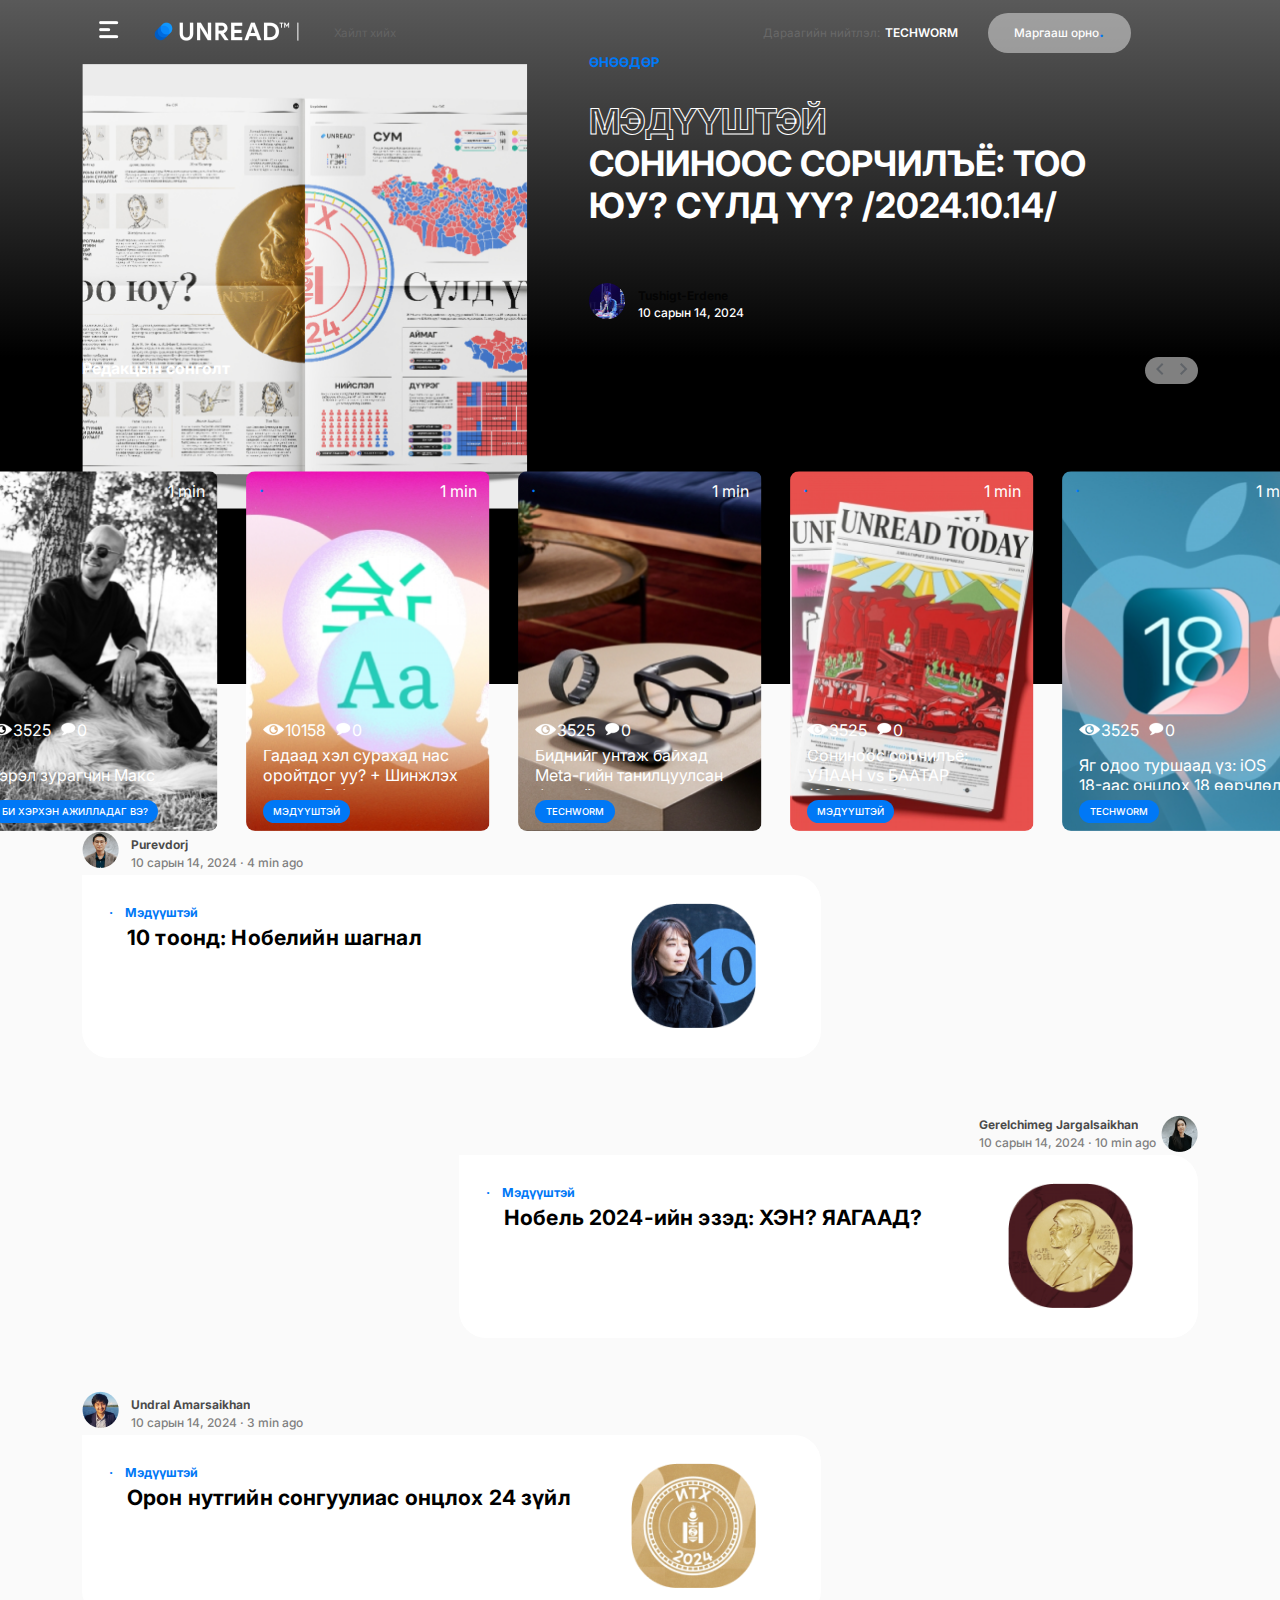
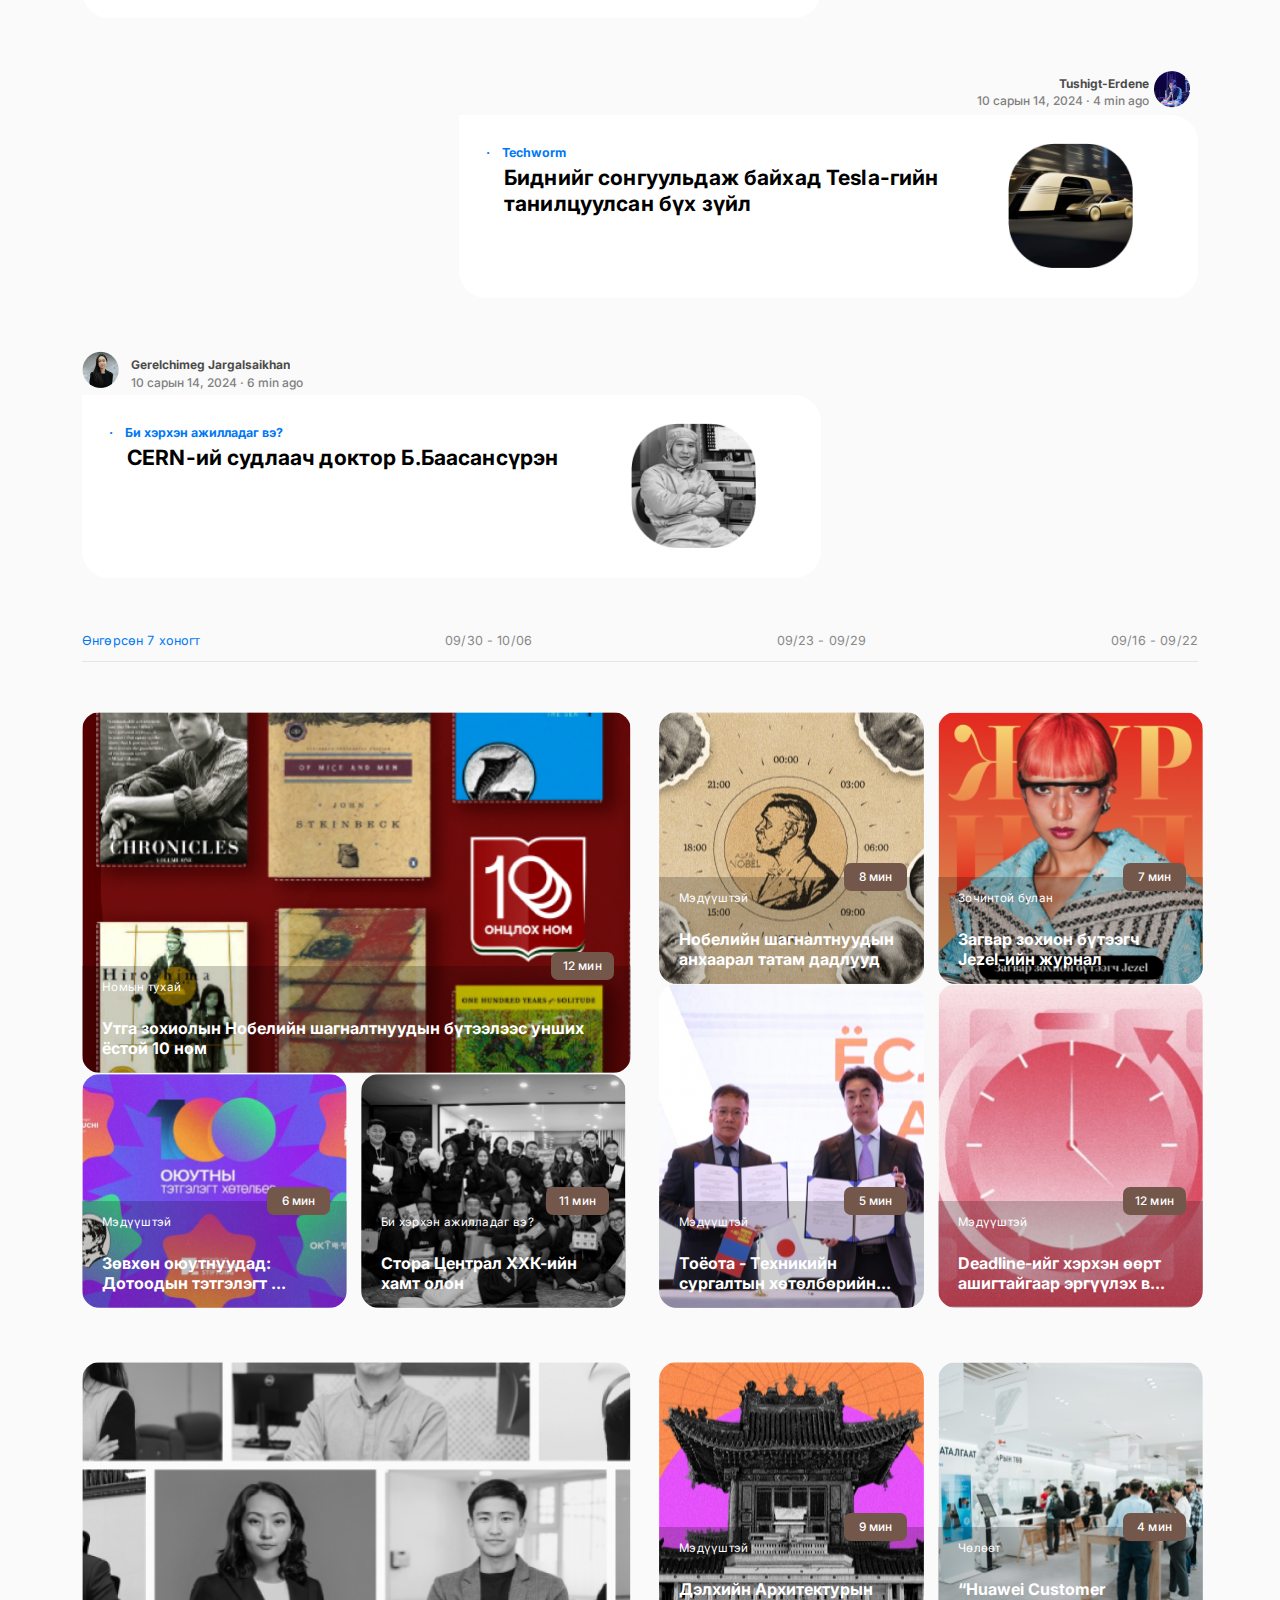
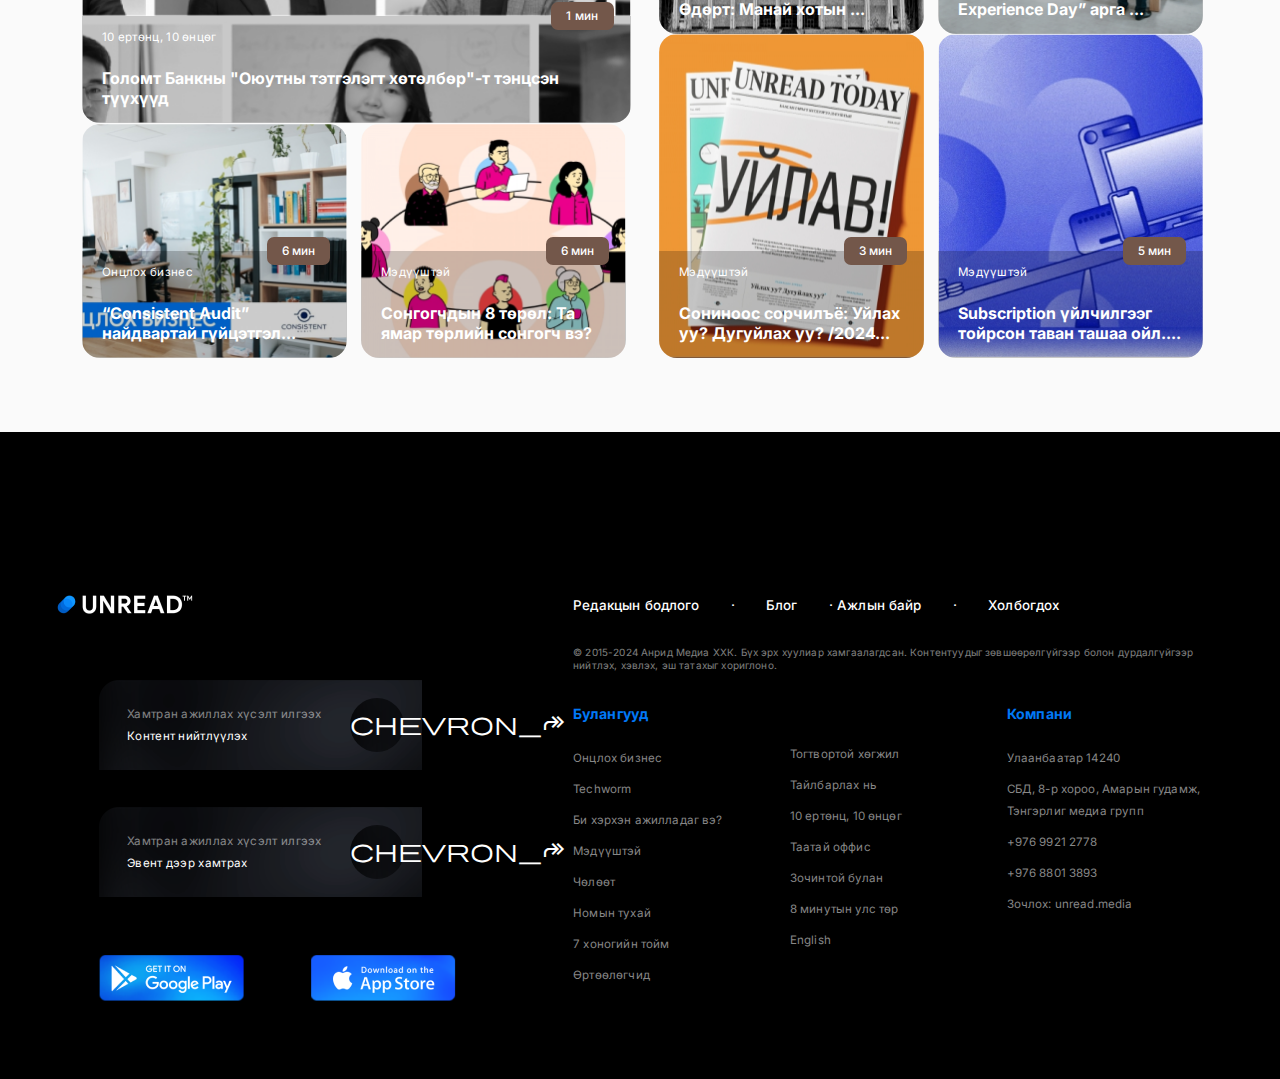
==== commit ff6e6216: "at home 10-22" ====
--- a/index.html
+++ b/index.html
@@ -13,71 +13,63 @@
     />
     <link
       rel="stylesheet"
-      href="https://fonts.googleapis.com/css2?family=Material+Symbols+Outlined:opsz,wght,FILL,GRAD@20..48,100..700,0..1,-50..200&icon_names=chevron_right"
-    />
-    <link
-      rel="stylesheet"
-      href="https://fonts.googleapis.com/css2?family=Material+Symbols+Outlined:opsz,wght,FILL,GRAD@20..48,100..700,0..1,-50..200&icon_names=chevron_left"
-    />
-    <link
-      rel="stylesheet"
       href="https://fonts.googleapis.com/css2?family=Material+Symbols+Outlined:opsz,wght,FILL,GRAD@20..48,100..700,0..1,-50..200&icon_names=chevron_forward"
     />
   </head>
   <body>
     <main>
+      <nav class="uk-navbar">
+        <div style="display: flex; align-content: center">
+          <div style="display: flex; gap: 35px; align-items: center">
+            <div class="burger-menu">
+              <img src="./img/Div [burgermenu].png" alt="" />
+            </div>
+            <div class="uk-navbar-content">
+              <a href="#">
+                <img
+                  class="uk-navbar-band"
+                  src="./img/Link [uk-navbar-band].png"
+                  alt=""
+                />
+              </a>
+              <img src="./img/Span.png" alt="" />
+            </div>
+            <input
+              style="background: transparent; border: none; outline: none"
+              placeholder="Хайлт хийх"
+              class="gray-texts"
+            />
+          </div>
+        </div>
+        <div class="uk-navbar-content-main">
+          <div class="uk-navbar-content-2">
+            <div style="display: flex; align-items: center; gap: 5px">
+              <span class="gray-texts">Дараагийн нийтлэл:</span>
+              <div class="techworm-text">techworm</div>
+            </div>
+            <a href="#" class="chip">
+              <div class="coming-soon">
+                Маргааш орно<span class="blue-dot">.</span>
+              </div>
+            </a>
+          </div>
+          <div class="social-links-main">
+            <a href="#" class="social-links"
+              ><img src="./img/facebook [social-link].png" alt=""
+            /></a>
+            <a href="#" class="social-links"
+              ><img src="./img/instagram [social-link].png" alt=""
+            /></a>
+            <a href="#" class="social-links"
+              ><img src="./img/twitter [social-link].png" alt=""
+            /></a>
+            <a href="#" class="social-links"
+              ><img src="./img/linkd [social-link].png" alt=""
+            /></a>
+          </div>
+        </div>
+      </nav>
       <section class="hero">
-        <nav class="uk-navbar">
-          <div style="display: flex; align-content: center">
-            <div style="display: flex; gap: 35px; align-items: center">
-              <div class="burger-menu">
-                <img src="./img/Div [burgermenu].png" alt="" />
-              </div>
-              <div class="uk-navbar-content">
-                <a href="#">
-                  <img
-                    class="uk-navbar-band"
-                    src="./img/Link [uk-navbar-band].png"
-                    alt=""
-                  />
-                </a>
-                <img src="./img/Span.png" alt="" />
-              </div>
-              <input
-                style="background: transparent; border: none; outline: none"
-                placeholder="Хайлт хийх"
-                class="gray-texts"
-              />
-            </div>
-          </div>
-          <div class="uk-navbar-content-main">
-            <div class="uk-navbar-content-2">
-              <div style="display: flex; align-items: center; gap: 5px">
-                <span class="gray-texts">Дараагийн нийтлэл:</span>
-                <div class="techworm-text">techworm</div>
-              </div>
-              <a href="#" class="chip">
-                <div class="coming-soon">
-                  Маргааш орно<span class="blue-dot">.</span>
-                </div>
-              </a>
-            </div>
-            <div class="social-links-main">
-              <a href="#" class="social-links"
-                ><img src="./img/facebook [social-link].png" alt=""
-              /></a>
-              <a href="#" class="social-links"
-                ><img src="./img/instagram [social-link].png" alt=""
-              /></a>
-              <a href="#" class="social-links"
-                ><img src="./img/twitter [social-link].png" alt=""
-              /></a>
-              <a href="#" class="social-links"
-                ><img src="./img/linkd [social-link].png" alt=""
-              /></a>
-            </div>
-          </div>
-        </nav>
         <div class="uk-grid-main">
           <div class="uk-grid">
             <div class="uk-overlay"></div>
@@ -87,7 +79,7 @@
               <h1 class="title-1">
                 Сониноос сорчилъё: Тоо юу? Сүлд үү? /2024.10.14/
               </h1>
-              <a class="author">
+              <div class="author">
                 <div href="#" class="author-link">
                   <img src="./img/Image [author-photo].png" alt="" />
                 </div>
@@ -99,7 +91,7 @@
                     10 сарын 14, 2024
                   </p>
                 </div>
-              </a>
+              </div>
             </div>
           </div>
         </div>
@@ -217,13 +209,13 @@
 
     <div class="thisweek">
       <!-- article 1 -->
-      <div class="article1 article-left">
-        <a class="author author-thisweek">
-          <div href="#" class="author-link">
+      <article class="article1 article-left">
+        <div class="author author-thisweek">
+          <a href="#" class="author-link">
             <img src="./img/author photo 2 [author-photo].png" alt="" />
-          </div>
+          </a>
           <div>
-            <div class="author-name author-name-thisweek">Purevdorj</div>
+            <a href="#" class="author-name author-name-thisweek">Purevdorj</a>
             <p
               style="
                 font-size: 12px;
@@ -235,7 +227,7 @@
               10 сарын 14, 2024 &middot; 4 min ago
             </p>
           </div>
-        </a>
+        </div>
         <div class="content-thisweek">
           <div class="article1-head">
             <div>&middot;</div>
@@ -244,18 +236,21 @@
           <a href="#" class="article1-content">10 тоонд: Нобелийн шагнал</a>
           <a href="#" class="article1-content-png thisweek-png1"></a>
         </div>
-      </div>
+      </article>
       <!-- article 2 -->
-      <div class="article1 article-right">
-        <a class="author author-thisweek-right">
+      <article class="article1 article-right">
+        <div class="author author-thisweek-right">
           <div>
-            <div class="author-name author-name-thisweek author-name-right">
+            <a
+              href="#"
+              class="author-name author-name-thisweek author-name-right"
+            >
               Gerelchimeg Jargalsaikhan
-            </div>
+            </a>
             <p class="thisweek-date">10 сарын 14, 2024 &middot; 10 min ago</p>
           </div>
           <img src="./img/3 [author-photo].png" alt="" />
-        </a>
+        </div>
         <div class="content-thisweek">
           <div class="article1-head">
             <div>&middot;</div>
@@ -266,17 +261,17 @@
           </a>
           <a href="#" class="article1-content-png thisweek-png2"></a>
         </div>
-      </div>
+      </article>
       <!-- article 3 -->
-      <div class="article1 article-left">
-        <a class="author author-thisweek">
-          <div href="#" class="author-link">
+      <article class="article1 article-left">
+        <div class="author author-thisweek">
+          <a href="#" class="author-link">
             <img src="./img/4 [author-photo].png" alt="" />
-          </div>
+          </a>
           <div>
-            <div class="author-name author-name-thisweek">
+            <a href="" class="author-name author-name-thisweek">
               Undral Amarsaikhan
-            </div>
+            </a>
             <p
               style="
                 font-size: 12px;
@@ -288,7 +283,7 @@
               10 сарын 14, 2024 &middot; 3 min ago
             </p>
           </div>
-        </a>
+        </div>
         <div class="content-thisweek">
           <div class="article1-head">
             <div>&middot;</div>
@@ -299,10 +294,10 @@
           </a>
           <a href="#" class="article1-content-png thisweek-png3"></a>
         </div>
-      </div>
+      </article>
       <!-- article 4 -->
-      <div class="article1 article-right">
-        <a class="author author-thisweek-right">
+      <article class="article1 article-right">
+        <a href="#" class="author author-thisweek-right">
           <div>
             <div class="author-name author-name-thisweek author-name-right">
               Tushigt-Erdene
@@ -323,17 +318,17 @@
           </a>
           <a href="#" class="article1-content-png thisweek-png4"></a>
         </div>
-      </div>
+      </article>
       <!-- article 5 -->
-      <div class="article1 article-left">
-        <a class="author author-thisweek">
-          <div href="#" class="author-link">
+      <article class="article1 article-left">
+        <div class="author author-thisweek">
+          <a href="#" class="author-link">
             <img src="./img/3 [author-photo].png" alt="" />
-          </div>
+          </a>
           <div>
-            <div class="author-name author-name-thisweek">
+            <a href="#" class="author-name author-name-thisweek">
               Gerelchimeg Jargalsaikhan
-            </div>
+            </a>
             <p
               style="
                 font-size: 12px;
@@ -345,7 +340,7 @@
               10 сарын 14, 2024 &middot; 6 min ago
             </p>
           </div>
-        </a>
+        </div>
         <div class="content-thisweek">
           <div class="article1-head">
             <div>&middot;</div>
@@ -356,7 +351,7 @@
           </a>
           <a href="#" class="article1-content-png thisweek-png5"></a>
         </div>
-      </div>
+      </article>
     </div>
 
     <div class="prev-week-main">
--- a/style.css
+++ b/style.css
@@ -1,8 +1,3 @@
-@media (max-width=1430px) {
-  .social-links-main {
-    display: none;
-  }
-}
 * {
   margin: 0;
   padding: 0;
@@ -14,13 +9,17 @@
   background-color: rgba(250, 250, 250, 1);
 }
 .hero {
-  height: auto;
+  /* height: auto; */
   background: linear-gradient(rgba(0, 0, 0, 0.6), rgba(0, 0, 0)),
     url(https://unread.today/files/007afc64-288a-4208-b9d7-3eda84011c1d/1451f11e03da76480966b636a622119a.jpg);
   background-position: center;
-  background-size: 100%;
-  background-repeat: no-repeat;
+  background-size: cover;
+  display: flex;
+  align-items: center;
   justify-content: center;
+  height: 60vh;
+  min-height: 400px;
+  margin-top: -85px;
 }
 .title {
   -webkit-text-stroke: 1px white;
@@ -43,7 +42,7 @@
   display: flex;
   align-items: center;
   justify-content: center;
-  margin-top: 50px;
+  margin-top: 100px;
 }
 .uk-grid {
   display: flex;
@@ -54,8 +53,8 @@
 }
 .uk-overlay {
   background-image: url(./img/Div\ [cover].png);
-  width: 446px;
-  height: 446px;
+  width: 100%;
+  height: 100%;
   border: 20px;
   background-repeat: no-repeat;
   background-position: center;
@@ -213,7 +212,7 @@
 .slider-container {
   display: flex;
   justify-content: center;
-  height: 477.36px;
+  height: 80%;
   margin-top: -250px;
 }
 .slider {
@@ -785,3 +784,18 @@
   letter-spacing: 0.15000000596046448px;
   color: rgba(135, 135, 135, 1);
 }
+@media only screen and (max-width: 1430px) {
+  .social-links-main {
+    display: none;
+  }
+  .uk-overlay {
+    margin-top: 80px;
+  }
+  .hero {
+    height: 40vh;
+  }
+  footer {
+    height: auto;
+    padding: 10px;
+  }
+}
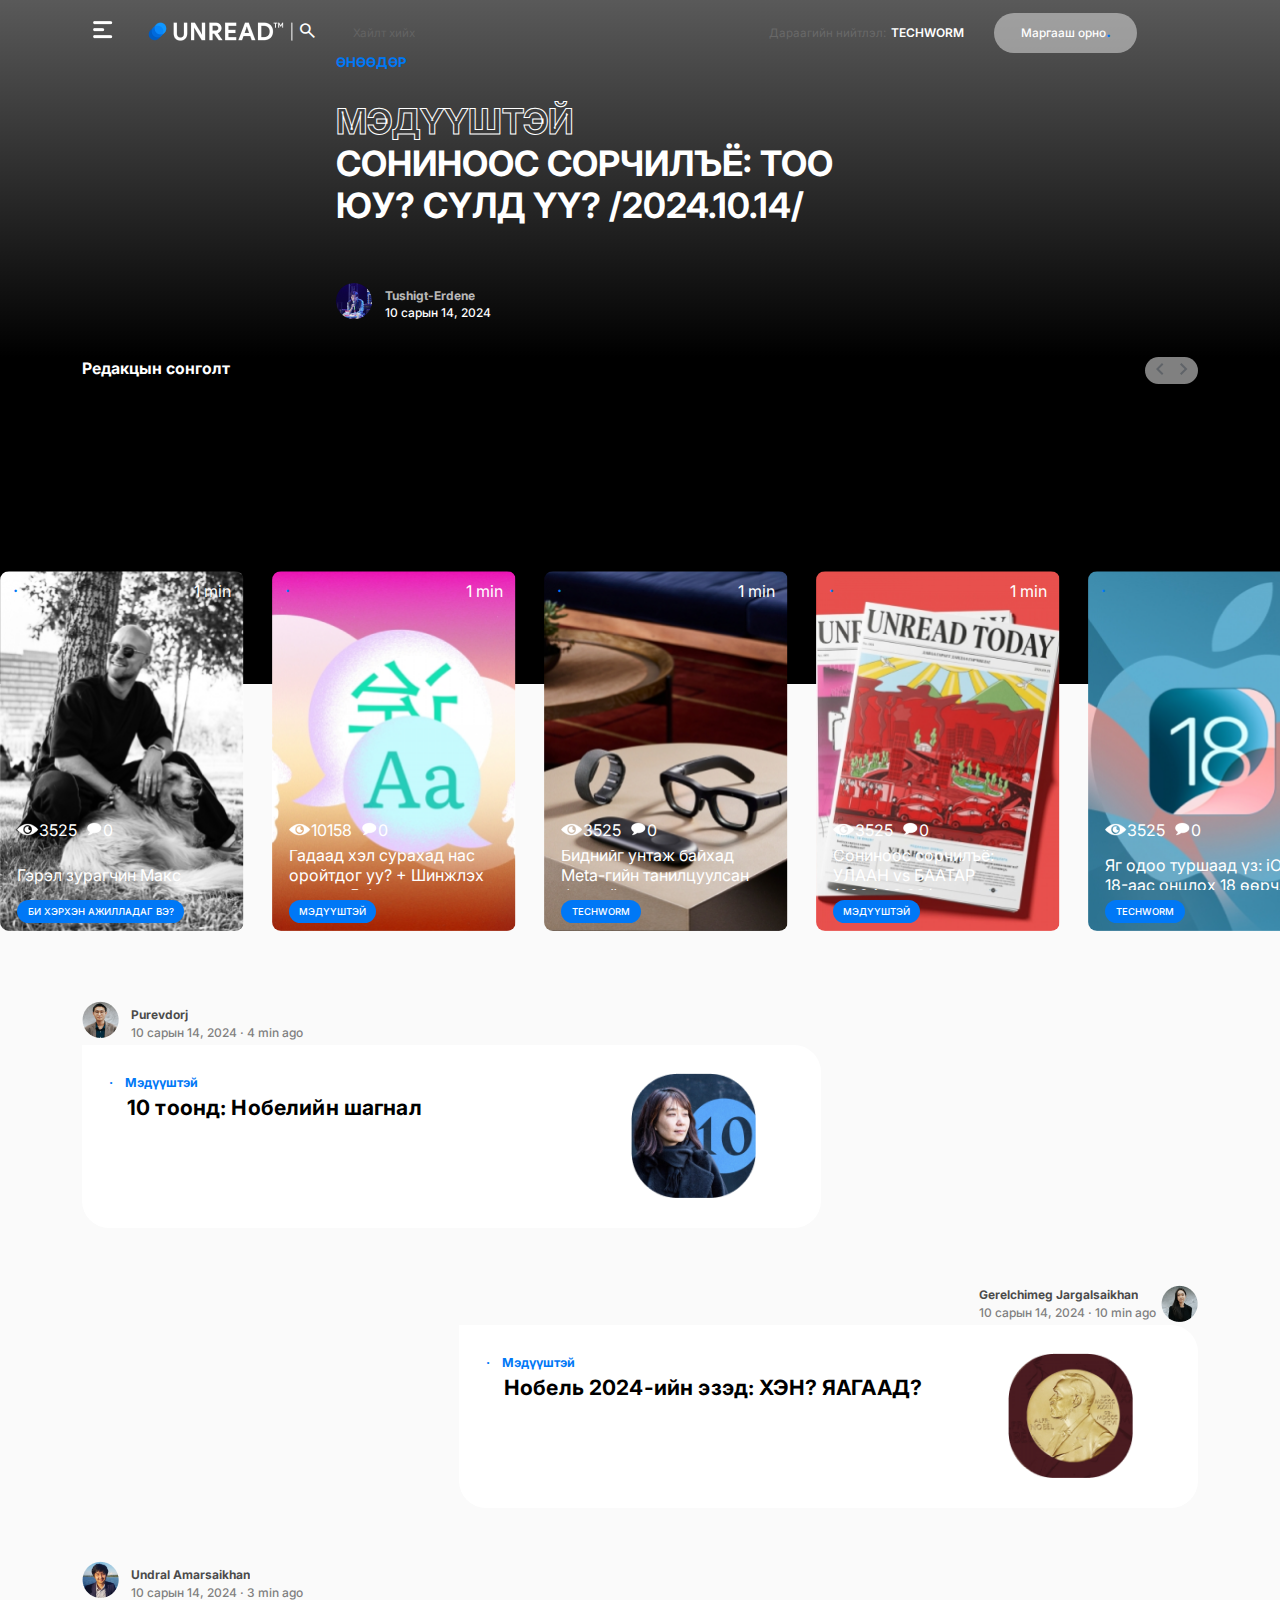
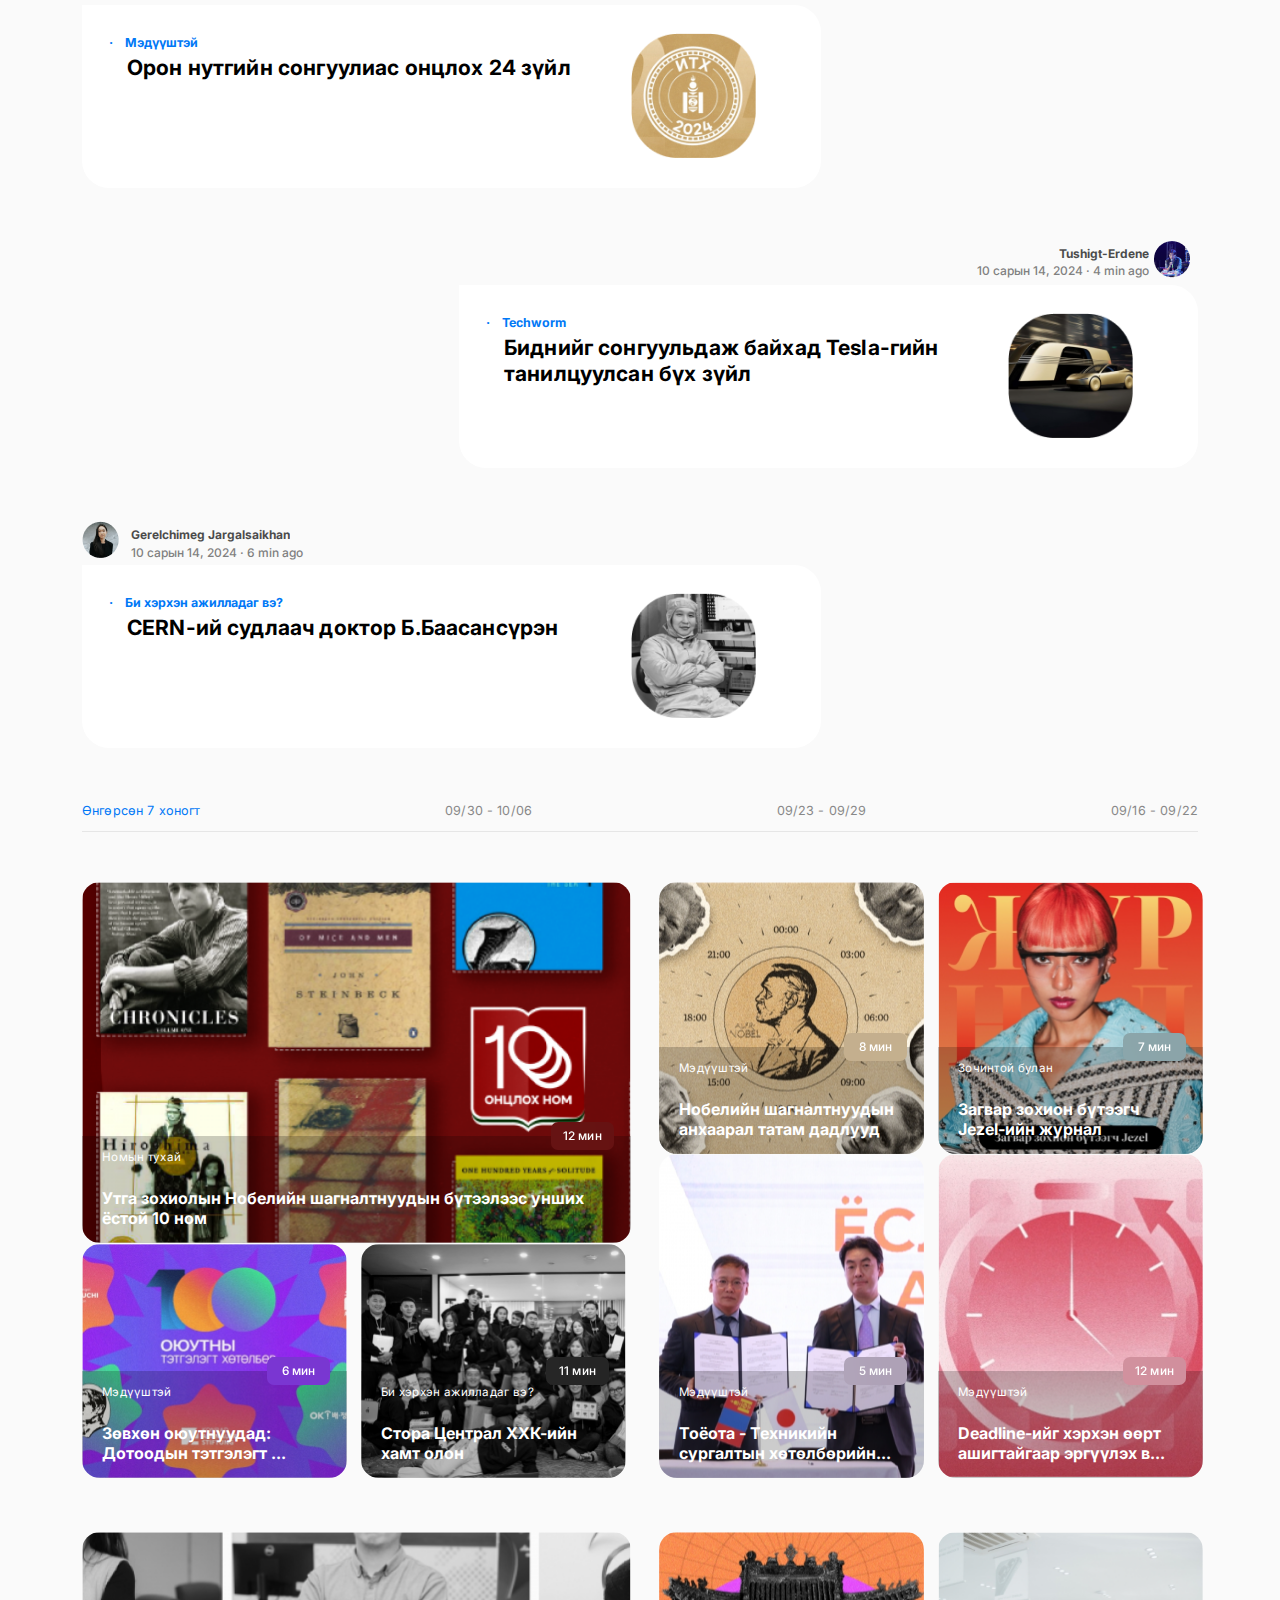
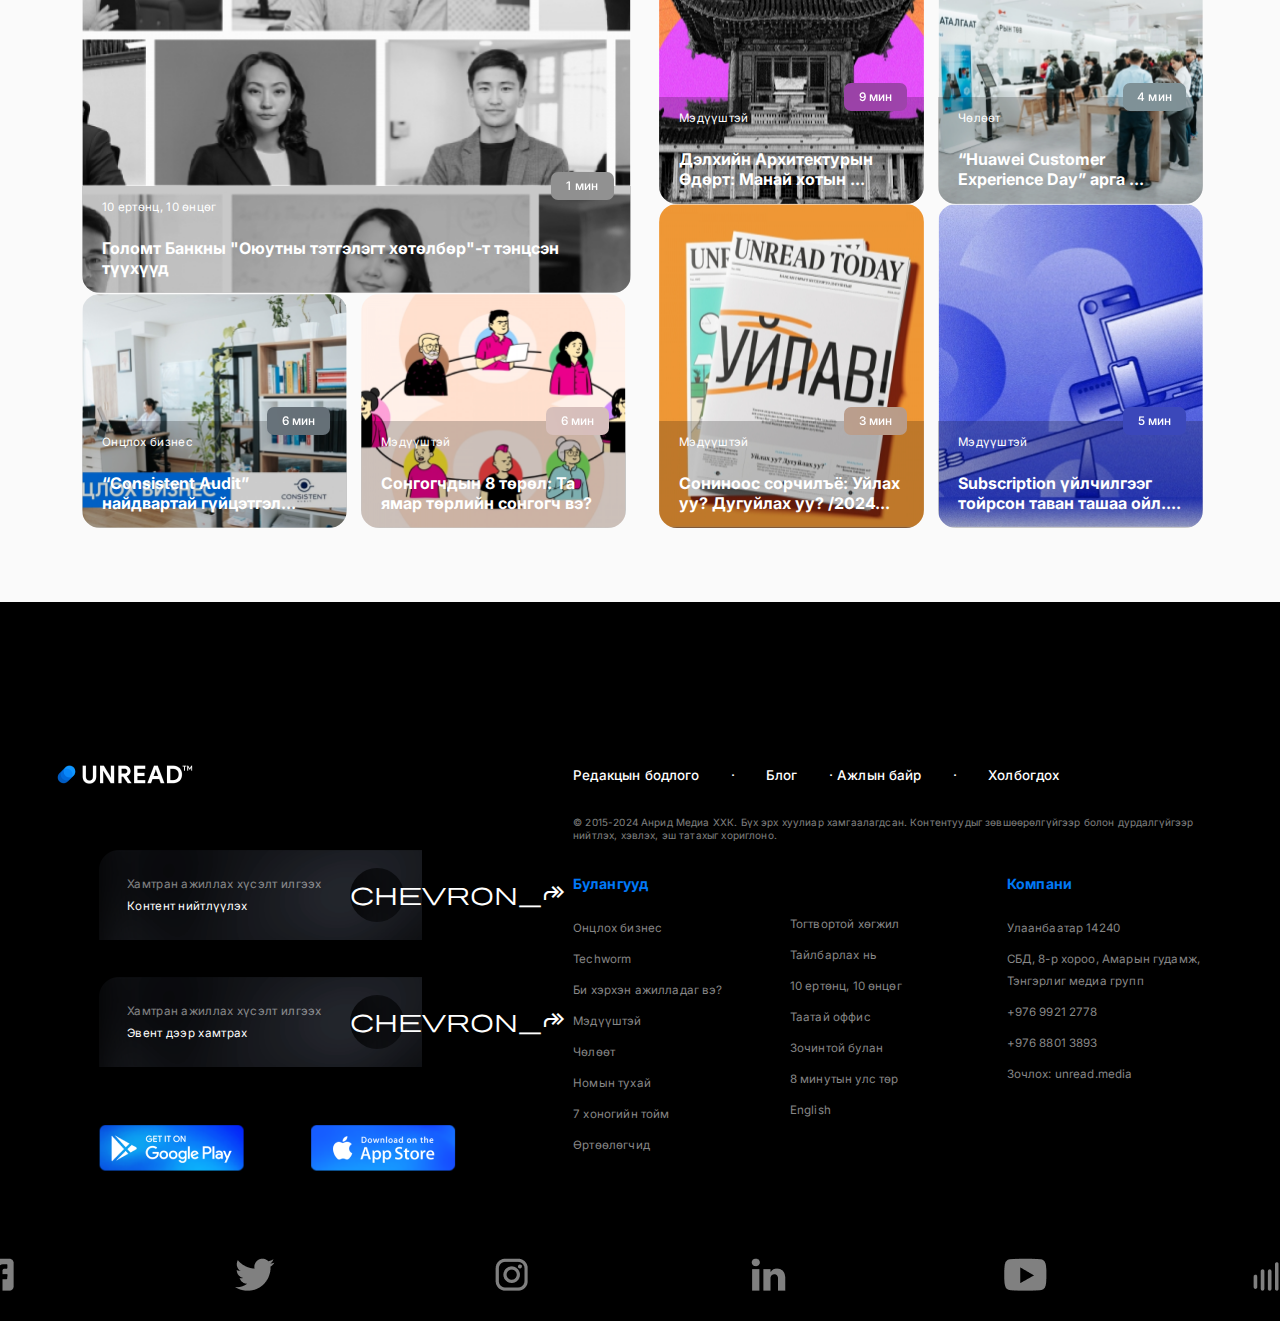
==== commit 7fe84887: "at school 10-23" ====
--- a/index.html
+++ b/index.html
@@ -7,20 +7,23 @@
     <link rel="stylesheet" href="style.css" />
     <link rel="preconnect" href="https://fonts.googleapis.com" />
     <link rel="preconnect" href="https://fonts.gstatic.com" crossorigin />
+
     <link
       href="https://fonts.googleapis.com/css2?family=Inter:ital,opsz,wght@0,14..32,100..900;1,14..32,100..900&display=swap"
-      rel="stylesheet"
-    />
+      rel="stylesheet" />
+
     <link
       rel="stylesheet"
-      href="https://fonts.googleapis.com/css2?family=Material+Symbols+Outlined:opsz,wght,FILL,GRAD@20..48,100..700,0..1,-50..200&icon_names=chevron_forward"
-    />
+      href="https://fonts.googleapis.com/css2?family=Material+Symbols+Outlined" />
+    <link
+      rel="stylesheet"
+      href="https://fonts.googleapis.com/css2?family=Material+Symbols+Outlined" />
   </head>
   <body>
     <main>
       <nav class="uk-navbar">
-        <div style="display: flex; align-content: center">
-          <div style="display: flex; gap: 35px; align-items: center">
+        <div class="deeznuts-2">
+          <div class="deeznuts-3">
             <div class="burger-menu">
               <img src="./img/Div [burgermenu].png" alt="" />
             </div>
@@ -29,16 +32,17 @@
                 <img
                   class="uk-navbar-band"
                   src="./img/Link [uk-navbar-band].png"
-                  alt=""
-                />
+                  alt="" />
               </a>
               <img src="./img/Span.png" alt="" />
+              <span class="material-symbols-outlined" style="font-size: 1.3rem">
+                search
+              </span>
             </div>
             <input
               style="background: transparent; border: none; outline: none"
               placeholder="Хайлт хийх"
-              class="gray-texts"
-            />
+              class="gray-texts" />
           </div>
         </div>
         <div class="uk-navbar-content-main">
@@ -84,10 +88,13 @@
                   <img src="./img/Image [author-photo].png" alt="" />
                 </div>
                 <div>
-                  <div class="author-name">Tushigt-Erdene</div>
+                  <div class="author-name" id="one">Tushigt-Erdene</div>
                   <p
-                    style="font-size: 12px; font-weight: 500; line-height: 20px"
-                  >
+                    style="
+                      font-size: 12px;
+                      font-weight: 500;
+                      line-height: 20px;
+                    ">
                     10 сарын 14, 2024
                   </p>
                 </div>
@@ -204,6 +211,92 @@
             <div class="category category-techworm">techworm</div>
           </div>
         </div>
+        <!-- 1 -->
+        <div class="uk-overlay-panel png-1">
+          <div class="lead">
+            <div class="blue-dot">.</div>
+            <div>1 min</div>
+          </div>
+          <div class="meta00">
+            <div class="meta-details">
+              <div><img src="./img/EYE.png" alt="" />3525</div>
+              <div><img src="./img/comments.png" alt="" />0</div>
+            </div>
+            <div class="title-2">Гэрэл зурагчин Макс</div>
+            <div class="category category-how-i-work">
+              Би хэрхэн ажилладаг вэ?
+            </div>
+          </div>
+        </div>
+        <!-- 2 -->
+        <div class="uk-overlay-panel png-2">
+          <div class="lead">
+            <div class="blue-dot">.</div>
+            <div>1 min</div>
+          </div>
+
+          <div class="meta00">
+            <div class="meta-details">
+              <div><img src="./img/EYE.png" alt="" />10158</div>
+              <div><img src="./img/comments.png" alt="" />0</div>
+            </div>
+            <div class="title-2">
+              Гадаад хэл сурахад нас оройтдог уу? + Шинжлэх ухааны 5 баримт
+            </div>
+            <div class="category category-meduushtei">Мэдүүштэй</div>
+          </div>
+        </div>
+        <!-- 3 -->
+        <div class="uk-overlay-panel png-3">
+          <div class="lead">
+            <div class="blue-dot">.</div>
+            <div>1 min</div>
+          </div>
+          <div class="meta00">
+            <div class="meta-details">
+              <div><img src="./img/EYE.png" alt="" />3525</div>
+              <div><img src="./img/comments.png" alt="" />0</div>
+            </div>
+            <div class="title-2">
+              Биднийг унтаж байхад Meta-гийн танилцуулсан бүх зүйл
+            </div>
+            <div class="category category-techworm">techworm</div>
+          </div>
+        </div>
+        <!-- 4 -->
+        <div class="uk-overlay-panel png-4">
+          <div class="lead">
+            <div class="blue-dot">.</div>
+            <div>1 min</div>
+          </div>
+          <div class="meta00">
+            <div class="meta-details">
+              <div><img src="./img/EYE.png" alt="" />3525</div>
+              <div><img src="./img/comments.png" alt="" />0</div>
+            </div>
+            <div class="title-2">
+              Сониноос сорчилъё: УЛААН vs БААТАР /2024.09.23/
+            </div>
+            <div class="category category-meduushtei">Мэдүүштэй</div>
+          </div>
+        </div>
+        <!-- 5 -->
+        <div class="uk-overlay-panel png-5">
+          <div class="lead">
+            <div class="blue-dot">.</div>
+            <div>1 min</div>
+          </div>
+          <div class="meta00">
+            <div class="meta-details">
+              <div><img src="./img/EYE.png" alt="" />3525</div>
+              <div><img src="./img/comments.png" alt="" />0</div>
+            </div>
+            <div class="title-2">
+              Яг одоо туршаад үз: iOS 18-аас онцлох 18 өөрчлөлт
+            </div>
+            <div class="category category-techworm">techworm</div>
+          </div>
+        </div>
       </div>
     </div>
 
@@ -222,8 +315,7 @@
                 font-weight: 500;
                 line-height: 20px;
                 color: gray;
-              "
-            >
+              ">
               10 сарын 14, 2024 &middot; 4 min ago
             </p>
           </div>
@@ -243,8 +335,7 @@
           <div>
             <a
               href="#"
-              class="author-name author-name-thisweek author-name-right"
-            >
+              class="author-name author-name-thisweek author-name-right">
               Gerelchimeg Jargalsaikhan
             </a>
             <p class="thisweek-date">10 сарын 14, 2024 &middot; 10 min ago</p>
@@ -278,8 +369,7 @@
                 font-weight: 500;
                 line-height: 20px;
                 color: gray;
-              "
-            >
+              ">
               10 сарын 14, 2024 &middot; 3 min ago
             </p>
           </div>
@@ -335,8 +425,7 @@
                 font-weight: 500;
                 line-height: 20px;
                 color: gray;
-              "
-            >
+              ">
               10 сарын 14, 2024 &middot; 6 min ago
             </p>
           </div>
@@ -497,8 +586,7 @@
             <img
               class="uk-navbar-band"
               src="./img/Link [uk-navbar-band].png"
-              alt=""
-            />
+              alt="" />
           </a>
           <a href="#" class="footer-grid2 btn-black">
             <div class="arrow">
@@ -617,6 +705,14 @@
           </div>
         </div>
       </div>
+      <div class="uk-grid-2">
+        <div class="footer-socials" id="facebook"></div>
+        <div class="footer-socials" id="twitter"></div>
+        <div class="footer-socials" id="instagram"></div>
+        <div class="footer-socials" id="linkidn"></div>
+        <div class="footer-socials" id="youtube"></div>
+        <div class="footer-socials" id="soundcloud"></div>
+      </div>
     </footer>
   </body>
 </html>
--- a/style.css
+++ b/style.css
@@ -9,7 +9,6 @@
   background-color: rgba(250, 250, 250, 1);
 }
 .hero {
-  /* height: auto; */
   background: linear-gradient(rgba(0, 0, 0, 0.6), rgba(0, 0, 0)),
     url(https://unread.today/files/007afc64-288a-4208-b9d7-3eda84011c1d/1451f11e03da76480966b636a622119a.jpg);
   background-position: center;
@@ -21,10 +20,18 @@
   min-height: 400px;
   margin-top: -85px;
 }
+.deeznuts-2 {
+  display: flex;
+  align-content: center;
+}
+.deeznuts-3 {
+  display: flex;
+  gap: 35px;
+  align-items: center;
+}
 .title {
   -webkit-text-stroke: 1px white;
   color: transparent;
-  /* margin-top: 100px; */
 }
 h1 {
   font-size: 35px;
@@ -35,8 +42,6 @@
   width: 608.6px;
   padding-right: 52.73px;
   padding-bottom: 57px;
-  /* -webkit-text-stroke: 1px white;
-  color: transparent; */
 }
 .uk-grid-main {
   display: flex;
@@ -67,7 +72,6 @@
 .author {
   display: flex;
   color: white;
-  /* background-color: blue; */
   width: 739px;
   height: 44px;
   align-items: center;
@@ -81,6 +85,9 @@
   width: 44px;
   height: 44px;
   background-size: 100%;
+}
+.author-name#one {
+  color: white;
 }
 .author-name {
   color: black;
@@ -96,7 +103,6 @@
   height: 42px;
   justify-content: space-around;
   padding-top: 24px;
-  /* margin-top: 24px; */
 }
 .uk-search {
   opacity: 0.5;
@@ -157,14 +163,12 @@
   align-items: center;
 }
 .editors-choice {
-  /* display: flex; */
   width: auto;
   height: 327px;
   background-color: black;
   justify-content: center;
 }
 .section-tile {
-  /* background-color: aqua; */
   display: flex;
   justify-content: space-between;
   width: 1116.01px;
@@ -217,15 +221,17 @@
 }
 .slider {
   display: flex;
+  width: 1400px;
+  height: 500px;
   gap: 28px;
   margin-top: 37px;
-}
-/* .slider img {
-  border-radius: 9px;
-} */
+  align-items: center;
+  overflow: scroll;
+  flex-wrap: nowrap;
+}
 .uk-overlay-panel {
   border-radius: 9px;
-  width: 244px;
+  min-width: 244px;
   height: 360px;
   background-repeat: no-repeat;
   background-position: center;
@@ -237,8 +243,8 @@
   align-items: center;
 }
 .uk-overlay-panel:hover {
-  width: 294px;
-  height: 410px;
+  background-size: 110%;
+  scale: 1.01;
 }
 .png-1 {
   background-image: url(./img/Div\ 1\ [cover].png);
@@ -266,7 +272,6 @@
   color: white;
 }
 .meta00 {
-  /* background-color: aqua; */
   width: 210px;
   height: 111px;
   display: flex;
@@ -296,8 +301,6 @@
   font-size: 9.5px;
   line-height: 20px;
   font-weight: 500;
-  /* margin-top: -5px */
-  /* width: auto; */
   height: 23px;
   border-radius: 20px;
   text-transform: uppercase;
@@ -321,13 +324,11 @@
 }
 
 .article1 {
-  /* display: flex; */
   margin-bottom: 47px;
   transition: all 0.5s ease;
 }
 .article1:hover {
-  transform: translatey(-2px);
-  backdrop-filter: blur(8px);
+  margin-top: -5px;
 }
 .article1-head {
   color: rgba(0, 120, 246, 1);
@@ -349,10 +350,10 @@
   position: relative;
   border-radius: 0 27px 27px 27px;
   background-color: white;
-  backdrop-filter: blur(8px);
+  transition: all 0.5s ease;
 }
 .content-thisweek:hover {
-  backdrop-filter: blur(8px);
+  box-shadow: 10px 1px 10px gray;
 }
 .thisweek-date {
   font-size: 12px;
@@ -458,20 +459,13 @@
   height: 750px;
   background-color: rgba(0, 0, 0, 1);
   justify-items: center;
-  /* display: flex;
-  justify-content: center; */
 }
 .uk-grid-content {
-  /* width: 1135px; */
-  /* height: 633.9px; */
   display: grid;
-  /* grid-template-columns: repeat(12);
-  grid-template-rows: repeat(9); */
-  /* gap: 19px; */
   margin-bottom: 54px;
 }
 .read {
-  background-color: rgba(115, 87, 74, 1);
+  backdrop-filter: blur(50px);
   width: 62.54px;
   position: absolute;
   height: 28px;
@@ -623,15 +617,15 @@
   background-size: 100%;
   background-repeat: no-repeat;
   border-radius: 18px;
-  transform: ease 1s;
+  transition: all 0.5s ease;
 }
 .grids-all:hover {
-  margin-top: -5px;
+  margin-top: -2px;
+  box-shadow: 5px 5px 25px gray;
 }
 .uk-container {
   max-width: 1186px;
   height: 545px;
-  /* background-color: whitesmoke; */
   display: flex;
   margin: auto;
   align-items: center;
@@ -644,11 +638,11 @@
 .uk-width-medium-3-5 {
   width: 650px;
   height: 403px;
-  /* background-color: blue; */
 }
 .btn-black {
   position: relative;
   align-content: center;
+  transition: all 1s ease;
 }
 .arrow {
   background-image: url(./img/btn-black.png);
@@ -661,6 +655,14 @@
   text-align: center;
   right: 18px;
   bottom: 18px;
+  transition: all 1s ease;
+}
+.btn-black:hover .arrow {
+  background-image: none;
+  background-color: #3399ff;
+}
+.btn-black:hover {
+  margin-left: 10px;
 }
 .material-symbols-outlined {
   color: white;
@@ -745,7 +747,6 @@
 .uk-grid-footer {
   width: 625px;
   height: 264px;
-  /* background-color: blue; */
 }
 .uk-width-medium-3-5 > p {
   color: rgba(255, 255, 255, 0.5);
@@ -769,6 +770,10 @@
   letter-spacing: 0.15000000596046448px;
   color: rgba(135, 135, 135, 1);
 }
+.uk-width-medium-1-3 > a:hover {
+  margin-right: -20px;
+  color: white;
+}
 .uk-width-medium-1-3 > p {
   color: rgba(0, 120, 246, 1);
   font-size: 14.1px;
@@ -784,12 +789,45 @@
   letter-spacing: 0.15000000596046448px;
   color: rgba(135, 135, 135, 1);
 }
+.uk-grid-2 {
+  display: flex;
+  justify-content: space-between;
+  gap: 100px;
+}
+.footer-socials {
+  width: 156.82px;
+  height: 72px;
+  background-position: center;
+  background-repeat: no-repeat;
+  opacity: 0.5;
+}
+.footer-socials:hover {
+  opacity: 1;
+}
+.footer-socials#facebook {
+  background-image: url(./img/facebook-footer.png);
+}
+.footer-socials#twitter {
+  background-image: url(./img/twitter-footer.png);
+}
+.footer-socials#instagram {
+  background-image: url(./img/instagram-footer.png);
+}
+.footer-socials#linkidn {
+  background-image: url(./img/linkidn.png);
+}
+.footer-socials#youtube {
+  background-image: url(./img/youtube-footer.png);
+}
+.footer-socials#soundcloud {
+  background-image: url(./img/soundcloud-footer.png);
+}
 @media only screen and (max-width: 1430px) {
   .social-links-main {
     display: none;
   }
   .uk-overlay {
-    margin-top: 80px;
+    display: none;
   }
   .hero {
     height: 40vh;
@@ -798,4 +836,67 @@
     height: auto;
     padding: 10px;
   }
-}
+  .slider-container {
+    margin-top: -220px;
+  }
+}
+@media only screen and (max-width: 768px) {
+  .gray-texts {
+    display: none;
+  }
+  .uk-navbar-content-2 {
+    display: none;
+  }
+  .uk-navbar-content {
+    gap: 30px;
+  }
+  .uk-navbar {
+    display: block;
+  }
+  /* .uk-navbar > div {
+    width: 100%;
+  } */
+  .deeznuts-2 {
+    justify-content: space-between;
+    width: 100%;
+  }
+  .deeznuts-3 {
+    width: 100%;
+    justify-content: space-between;
+  }
+  .content {
+    font-size: 12px;
+  }
+  .prev-week-main {
+    height: auto;
+    overflow: auto;
+  }
+  .article1 {
+    width: 768px;
+  }
+  .article-right {
+    justify-self: flex-start;
+  }
+  .uk-overlay {
+    display: none;
+  }
+  .uk-active {
+    height: auto;
+    overflow-y: hidden;
+  }
+  .uk-grid-content {
+    display: block;
+    /* margin-left: auto;
+    margin-right: auto; */
+    gap: 30px;
+  }
+  .grids-all {
+    width: 548.5px;
+    height: 361.4px;
+    margin-bottom: 40px;
+    margin-left: 30px;
+  }
+  .section-tile {
+    width: 50%;
+  }
+}
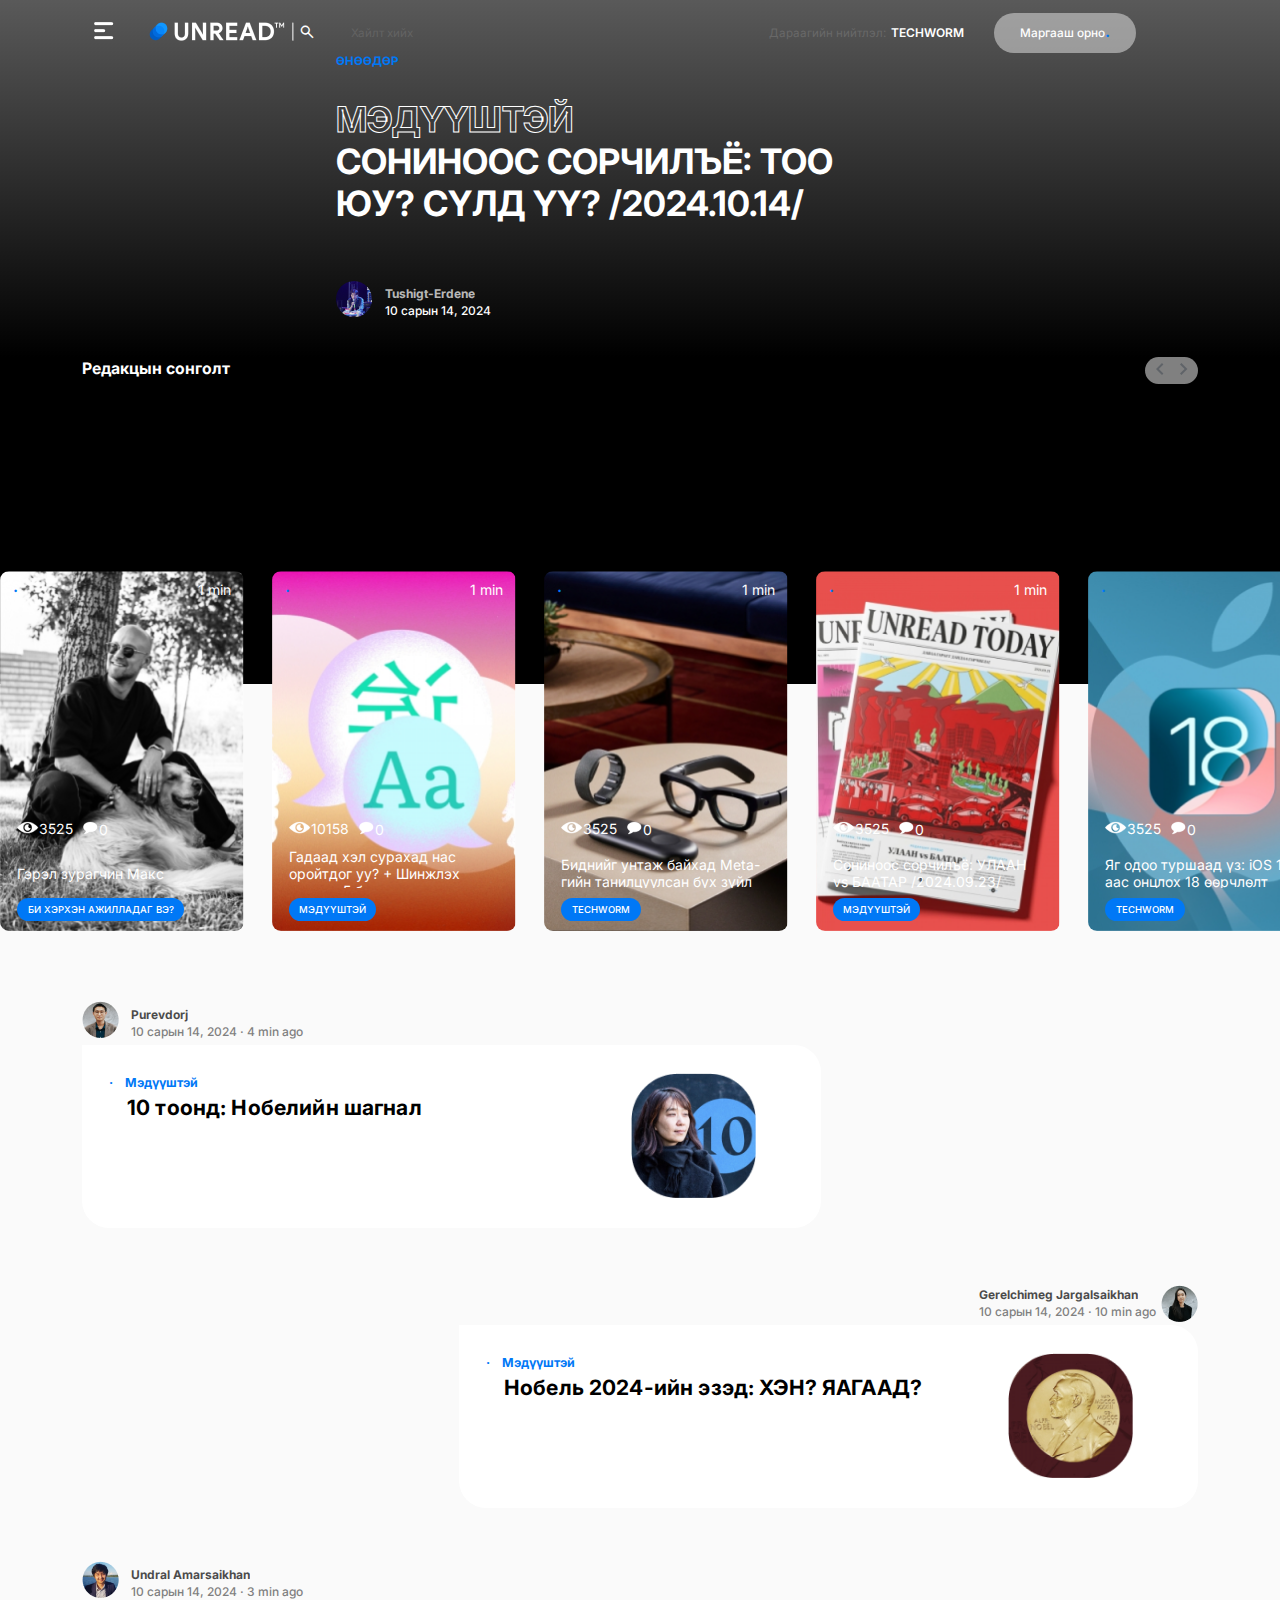
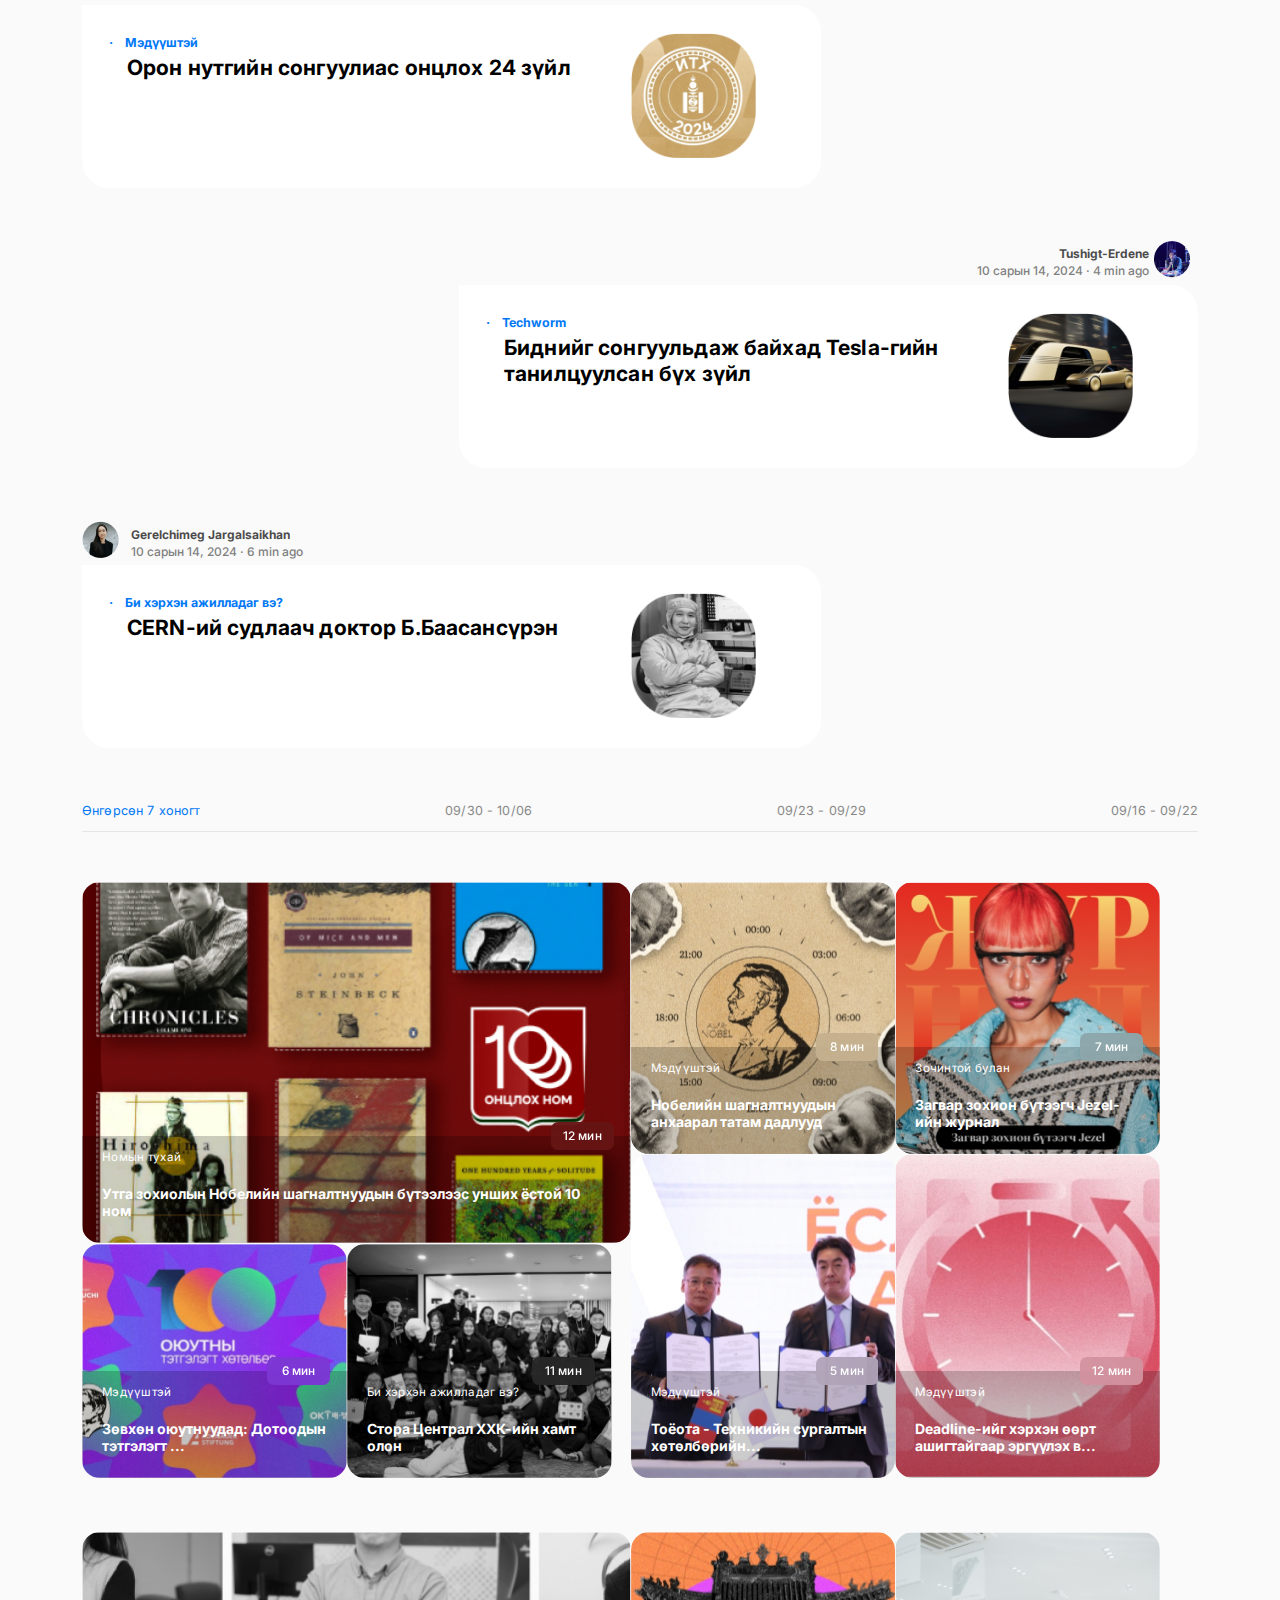
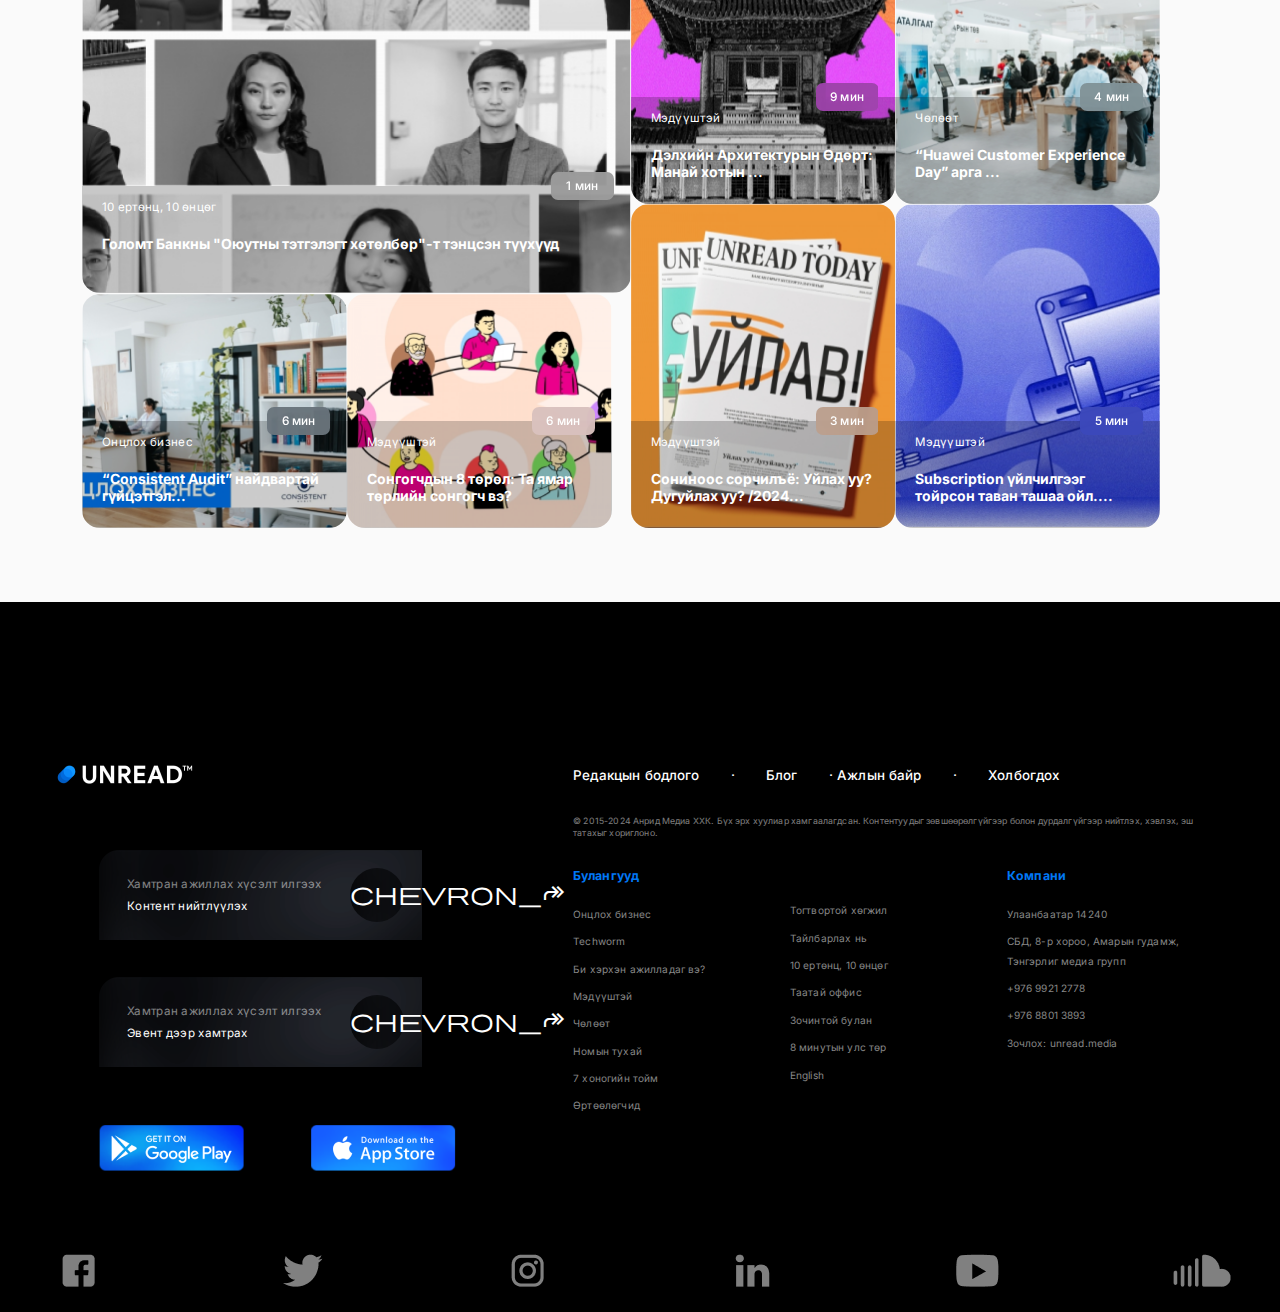
==== commit d7c3dd17: "at home 10-23" ====
--- a/index.html
+++ b/index.html
@@ -10,14 +10,17 @@
 
     <link
       href="https://fonts.googleapis.com/css2?family=Inter:ital,opsz,wght@0,14..32,100..900;1,14..32,100..900&display=swap"
-      rel="stylesheet" />
+      rel="stylesheet"
+    />
 
     <link
       rel="stylesheet"
-      href="https://fonts.googleapis.com/css2?family=Material+Symbols+Outlined" />
+      href="https://fonts.googleapis.com/css2?family=Material+Symbols+Outlined"
+    />
     <link
       rel="stylesheet"
-      href="https://fonts.googleapis.com/css2?family=Material+Symbols+Outlined" />
+      href="https://fonts.googleapis.com/css2?family=Material+Symbols+Outlined"
+    />
   </head>
   <body>
     <main>
@@ -32,7 +35,8 @@
                 <img
                   class="uk-navbar-band"
                   src="./img/Link [uk-navbar-band].png"
-                  alt="" />
+                  alt=""
+                />
               </a>
               <img src="./img/Span.png" alt="" />
               <span class="material-symbols-outlined" style="font-size: 1.3rem">
@@ -42,7 +46,8 @@
             <input
               style="background: transparent; border: none; outline: none"
               placeholder="Хайлт хийх"
-              class="gray-texts" />
+              class="gray-texts"
+            />
           </div>
         </div>
         <div class="uk-navbar-content-main">
@@ -90,11 +95,8 @@
                 <div>
                   <div class="author-name" id="one">Tushigt-Erdene</div>
                   <p
-                    style="
-                      font-size: 12px;
-                      font-weight: 500;
-                      line-height: 20px;
-                    ">
+                    style="font-size: 12px; font-weight: 500; line-height: 20px"
+                  >
                     10 сарын 14, 2024
                   </p>
                 </div>
@@ -315,7 +317,8 @@
                 font-weight: 500;
                 line-height: 20px;
                 color: gray;
-              ">
+              "
+            >
               10 сарын 14, 2024 &middot; 4 min ago
             </p>
           </div>
@@ -335,7 +338,8 @@
           <div>
             <a
               href="#"
-              class="author-name author-name-thisweek author-name-right">
+              class="author-name author-name-thisweek author-name-right"
+            >
               Gerelchimeg Jargalsaikhan
             </a>
             <p class="thisweek-date">10 сарын 14, 2024 &middot; 10 min ago</p>
@@ -369,7 +373,8 @@
                 font-weight: 500;
                 line-height: 20px;
                 color: gray;
-              ">
+              "
+            >
               10 сарын 14, 2024 &middot; 3 min ago
             </p>
           </div>
@@ -425,7 +430,8 @@
                 font-weight: 500;
                 line-height: 20px;
                 color: gray;
-              ">
+              "
+            >
               10 сарын 14, 2024 &middot; 6 min ago
             </p>
           </div>
@@ -586,7 +592,8 @@
             <img
               class="uk-navbar-band"
               src="./img/Link [uk-navbar-band].png"
-              alt="" />
+              alt=""
+            />
           </a>
           <a href="#" class="footer-grid2 btn-black">
             <div class="arrow">
@@ -657,7 +664,7 @@
               <div class="uk-width-medium-1-3"></div>
             </div>
             <div class="uk-grid-footer">
-              <div style="margin-top: 40px" class="uk-width-medium-1-3">
+              <div style="margin-top: 2.5rem" class="uk-width-medium-1-3">
                 <a href="#">Тогтвортой хөгжил</a>
               </div>
               <div class="uk-width-medium-1-3">
--- a/style.css
+++ b/style.css
@@ -226,7 +226,7 @@
   gap: 28px;
   margin-top: 37px;
   align-items: center;
-  overflow: scroll;
+  overflow: hidden;
   flex-wrap: nowrap;
 }
 .uk-overlay-panel {
@@ -445,8 +445,8 @@
 }
 .uk-active {
   margin-top: 50px;
-  width: 1135px;
-  height: 1302.79px;
+  width: 70.9375rem;
+  height: 81.424375rem;
 }
 .deeznuts {
   height: 82px;
@@ -456,13 +456,14 @@
   background-color: rgba(250, 250, 250, 1);
 }
 footer {
-  height: 750px;
+  height: auto;
   background-color: rgba(0, 0, 0, 1);
   justify-items: center;
 }
 .uk-grid-content {
   display: grid;
   margin-bottom: 54px;
+  width: 768px;
 }
 .read {
   backdrop-filter: blur(50px);
@@ -745,58 +746,58 @@
   margin-right: 27px;
 }
 .uk-grid-footer {
-  width: 625px;
-  height: 264px;
+  width: 39.0625rem;
+  height: 16.5rem;
 }
 .uk-width-medium-3-5 > p {
   color: rgba(255, 255, 255, 0.5);
-  font-size: 10px;
-  margin-bottom: 30px;
+  font-size: 0.625rem;
+  margin-bottom: 1.875rem;
   font-weight: 400;
-  line-height: 13px;
+  line-height: 0.8125rem;
   letter-spacing: 0.15000000596046448px;
 }
 .uk-width-medium-1-3 {
-  margin-bottom: 9px;
+  margin-bottom: 0.5625rem;
   display: block;
   color: rgba(135, 135, 135, 1);
   width: auto;
   height: auto;
 }
 .uk-width-medium-1-3 > a {
-  font-size: 11.6px;
+  font-size: 0.725rem;
   font-weight: 400;
-  line-height: 20px;
+  line-height: 1.25rem;
   letter-spacing: 0.15000000596046448px;
   color: rgba(135, 135, 135, 1);
 }
 .uk-width-medium-1-3 > a:hover {
-  margin-right: -20px;
+  margin-right: -1.25rem;
   color: white;
 }
 .uk-width-medium-1-3 > p {
   color: rgba(0, 120, 246, 1);
-  font-size: 14.1px;
+  font-size: 0.88125rem;
   font-weight: 700;
-  margin-bottom: 20px;
-  line-height: 24px;
+  margin-bottom: 1.25rem;
+  line-height: 1.5rem;
   letter-spacing: 0.30000001192092896px;
 }
 .deeznuts-1 {
-  font-size: 11.6px;
+  font-size: 0.725rem;
   font-weight: 400;
-  line-height: 20px;
+  line-height: 1.25rem;
   letter-spacing: 0.15000000596046448px;
   color: rgba(135, 135, 135, 1);
 }
 .uk-grid-2 {
   display: flex;
   justify-content: space-between;
-  gap: 100px;
+  gap: 6.25rem;
 }
 .footer-socials {
-  width: 156.82px;
-  height: 72px;
+  width: 9.80125rem;
+  height: 4.5rem;
   background-position: center;
   background-repeat: no-repeat;
   opacity: 0.5;
@@ -823,6 +824,9 @@
   background-image: url(./img/soundcloud-footer.png);
 }
 @media only screen and (max-width: 1430px) {
+  :root {
+    font-size: 14px;
+  }
   .social-links-main {
     display: none;
   }
@@ -841,6 +845,9 @@
   }
 }
 @media only screen and (max-width: 768px) {
+  :root {
+    font-size: 10px;
+  }
   .gray-texts {
     display: none;
   }
@@ -885,18 +892,151 @@
     overflow-y: hidden;
   }
   .uk-grid-content {
-    display: block;
+    display: grid;
     /* margin-left: auto;
     margin-right: auto; */
-    gap: 30px;
+    /* gap: 30px; */
   }
   .grids-all {
     width: 548.5px;
     height: 361.4px;
-    margin-bottom: 40px;
+    margin-bottom: 20px;
     margin-left: 30px;
   }
   .section-tile {
     width: 50%;
   }
-}
+  .uk-container {
+    display: block;
+    height: auto;
+  }
+  footer {
+    min-height: auto;
+    width: 100%;
+  }
+  .footer-grid-1 {
+    margin-bottom: 6rem;
+    margin-right: auto;
+    margin-left: auto;
+  }
+  .uk-width-medium-3-5 {
+    width: auto;
+  }
+  .grid-content {
+    width: 100%;
+  }
+  .grid-1 {
+    background-image: url(./img/big\ grid\ [uk-cover-background].png);
+    width: 710px;
+    height: 402px;
+    grid-column: 1 / 7;
+    grid-row: 1 / 6;
+    position: relative;
+  }
+  .grid-2 {
+    background-image: url(./img/2\ [uk-cover-background].png);
+    width: 345.5px;
+    height: 261px;
+    grid-column: 1 / 4;
+    grid-row: 7 / 9;
+    position: relative;
+  }
+  .grid-3 {
+    background-image: url(./img/3\ [uk-cover-background].png);
+    width: 345.5px;
+    height: 261px;
+    grid-column: 4 / 7;
+    grid-row: 7/9;
+    position: relative;
+  }
+  .grid-4 {
+    background-image: url(./img/4\ [uk-cover-background].png);
+    width: 345.5px;
+    height: 261px;
+    grid-row: 10/12;
+    grid-column: 1 / 4;
+    position: relative;
+  }
+  .grid-5 {
+    background-image: url(./img/5\ [uk-cover-background].png);
+    width: 345.5px;
+    height: 261px;
+    grid-row: 10/12;
+    grid-column: 4/7;
+    position: relative;
+  }
+
+  .grid-6 {
+    background-image: url(./img/6\ [uk-cover-background].png);
+    width: 345.5px;
+    height: 261px;
+    grid-row: 13 / 15;
+    grid-column: 1 / 4;
+    position: relative;
+  }
+  .grid-7 {
+    background-image: url(./img/7\ [uk-cover-background].png);
+    width: 345.5px;
+    height: 261px;
+    grid-row: 13 / 15;
+    grid-column: 4 / 7;
+    position: relative;
+  }
+  .grid-2-1 {
+    background-image: url(./img/2-1[uk-cover-background].png);
+    width: 345.5px;
+    height: 261px;
+    grid-column: 1 / 4;
+    grid-row: 1 / 3;
+    position: relative;
+  }
+  .grid-2-2 {
+    background-image: url(./img/2-2\ [uk-cover-background].png);
+    width: 345.5px;
+    height: 261px;
+    grid-column: 4 / 7;
+    grid-row: 1/3;
+    position: relative;
+  }
+  .grid-2-3 {
+    background-image: url(./img/2-3\ [uk-cover-background].png);
+    width: 345.5px;
+    height: 261px;
+    grid-column: 1/4;
+    grid-row: 4/6;
+    position: relative;
+  }
+  .grid-2-4 {
+    background-image: url(./img/2-4\ [uk-cover-background].png);
+    width: 345.5px;
+    height: 261px;
+    grid-row: 4/6;
+    grid-column: 4 / 7;
+    position: relative;
+  }
+  .grid-2-5 {
+    background-image: url(./img/2-5\ [uk-cover-background].png);
+    width: 345.5px;
+    height: 261px;
+    grid-row: 7/9;
+    grid-column: 1/4;
+    position: relative;
+  }
+
+  .grid-2-6 {
+    background-image: url(./img/2-6\ [uk-cover-background].png);
+    width: 345.5px;
+    height: 261px;
+    grid-row: 7 / 9;
+    grid-column: 4 / 7;
+    position: relative;
+  }
+  .grid-2-7 {
+    background-image: url(./img/2-7\ [uk-cover-background].png);
+    width: 710px;
+    height: 402px;
+    grid-row: 10 / 15;
+    grid-column: 1 / 7;
+    position: relative;
+  }
+}
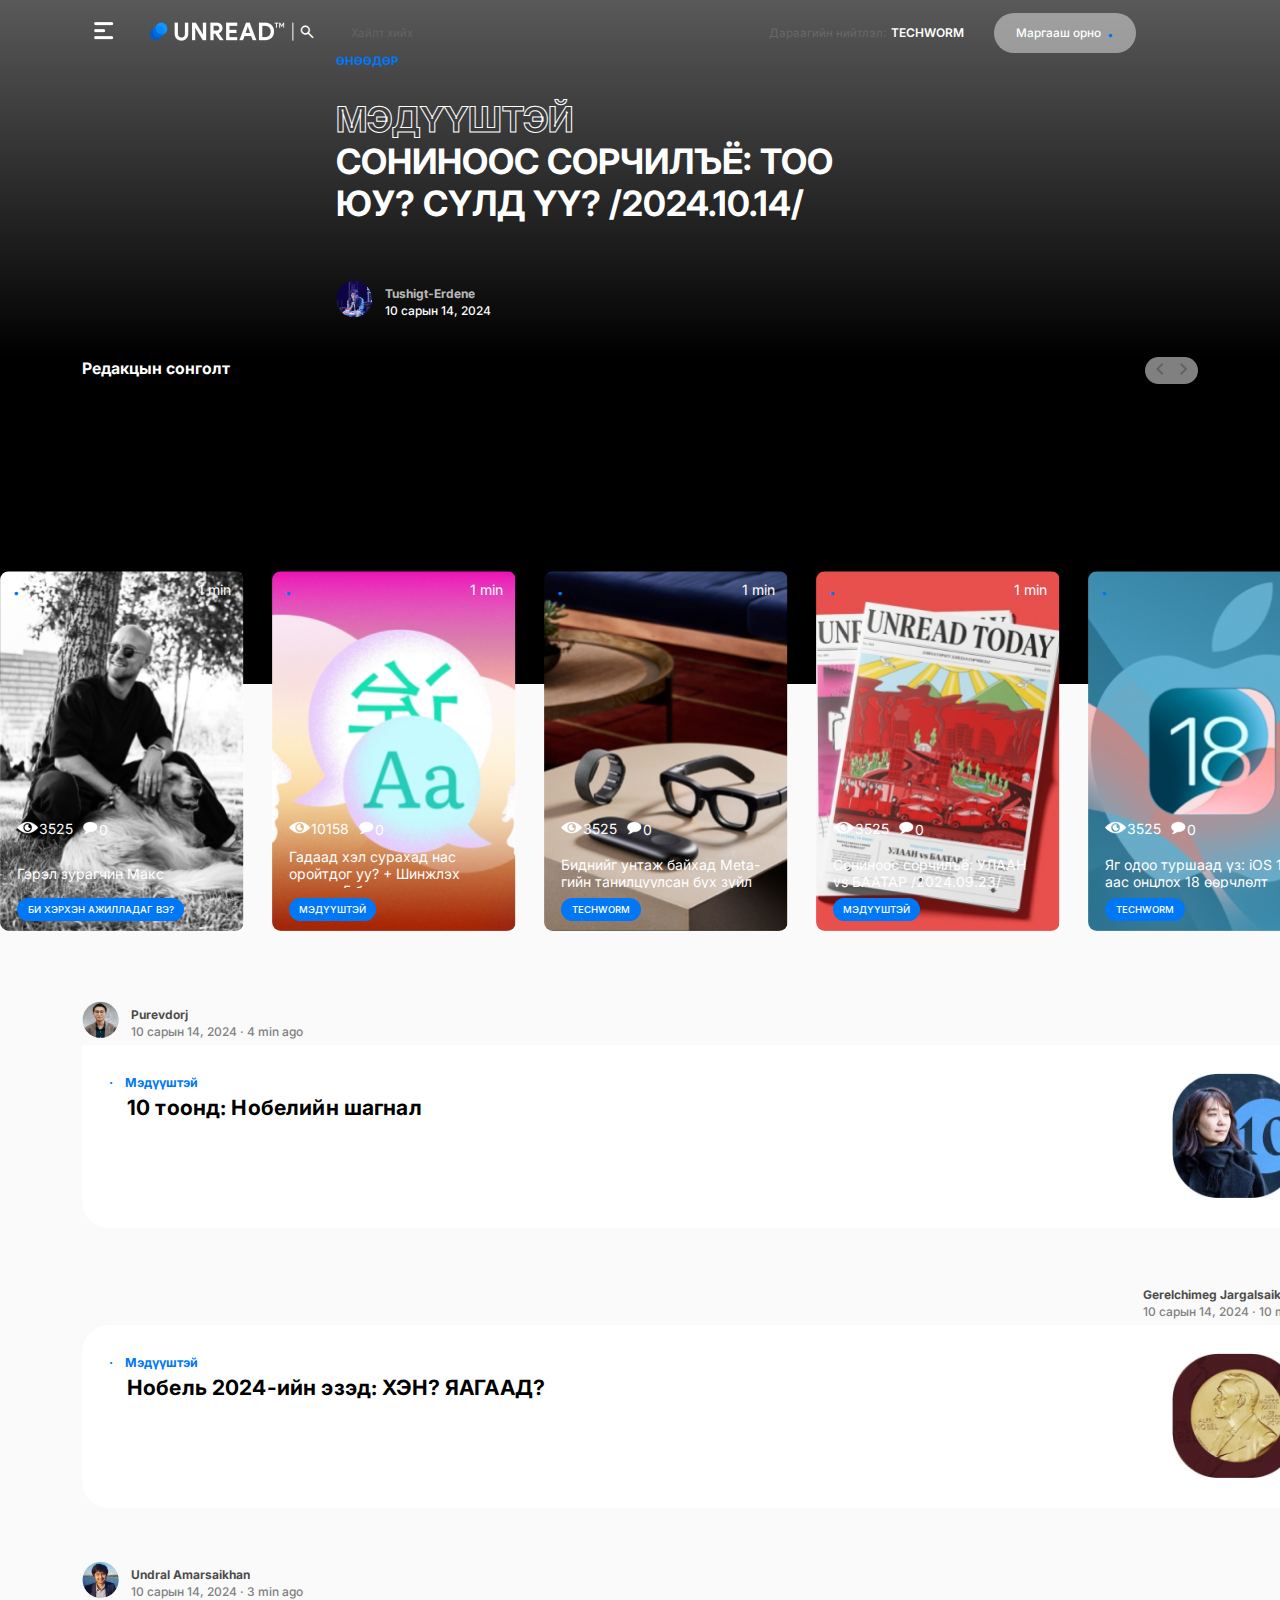
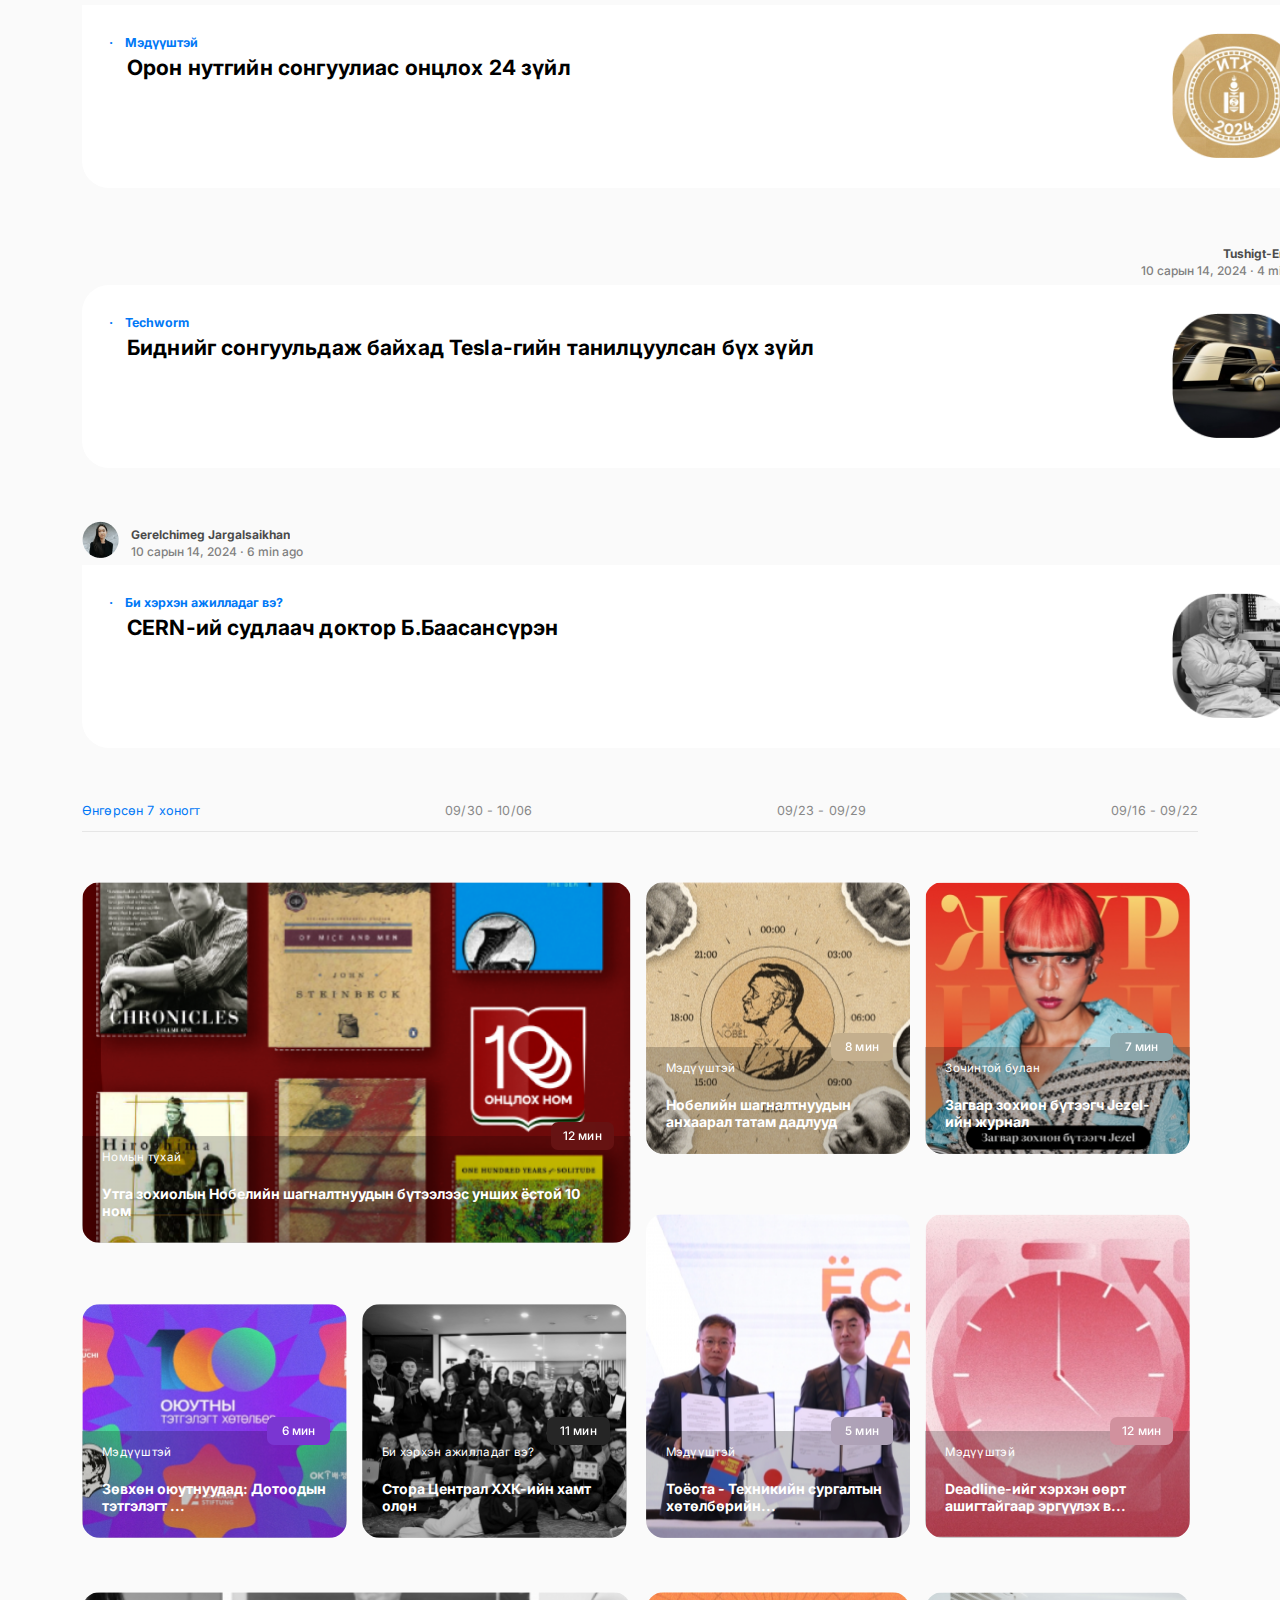
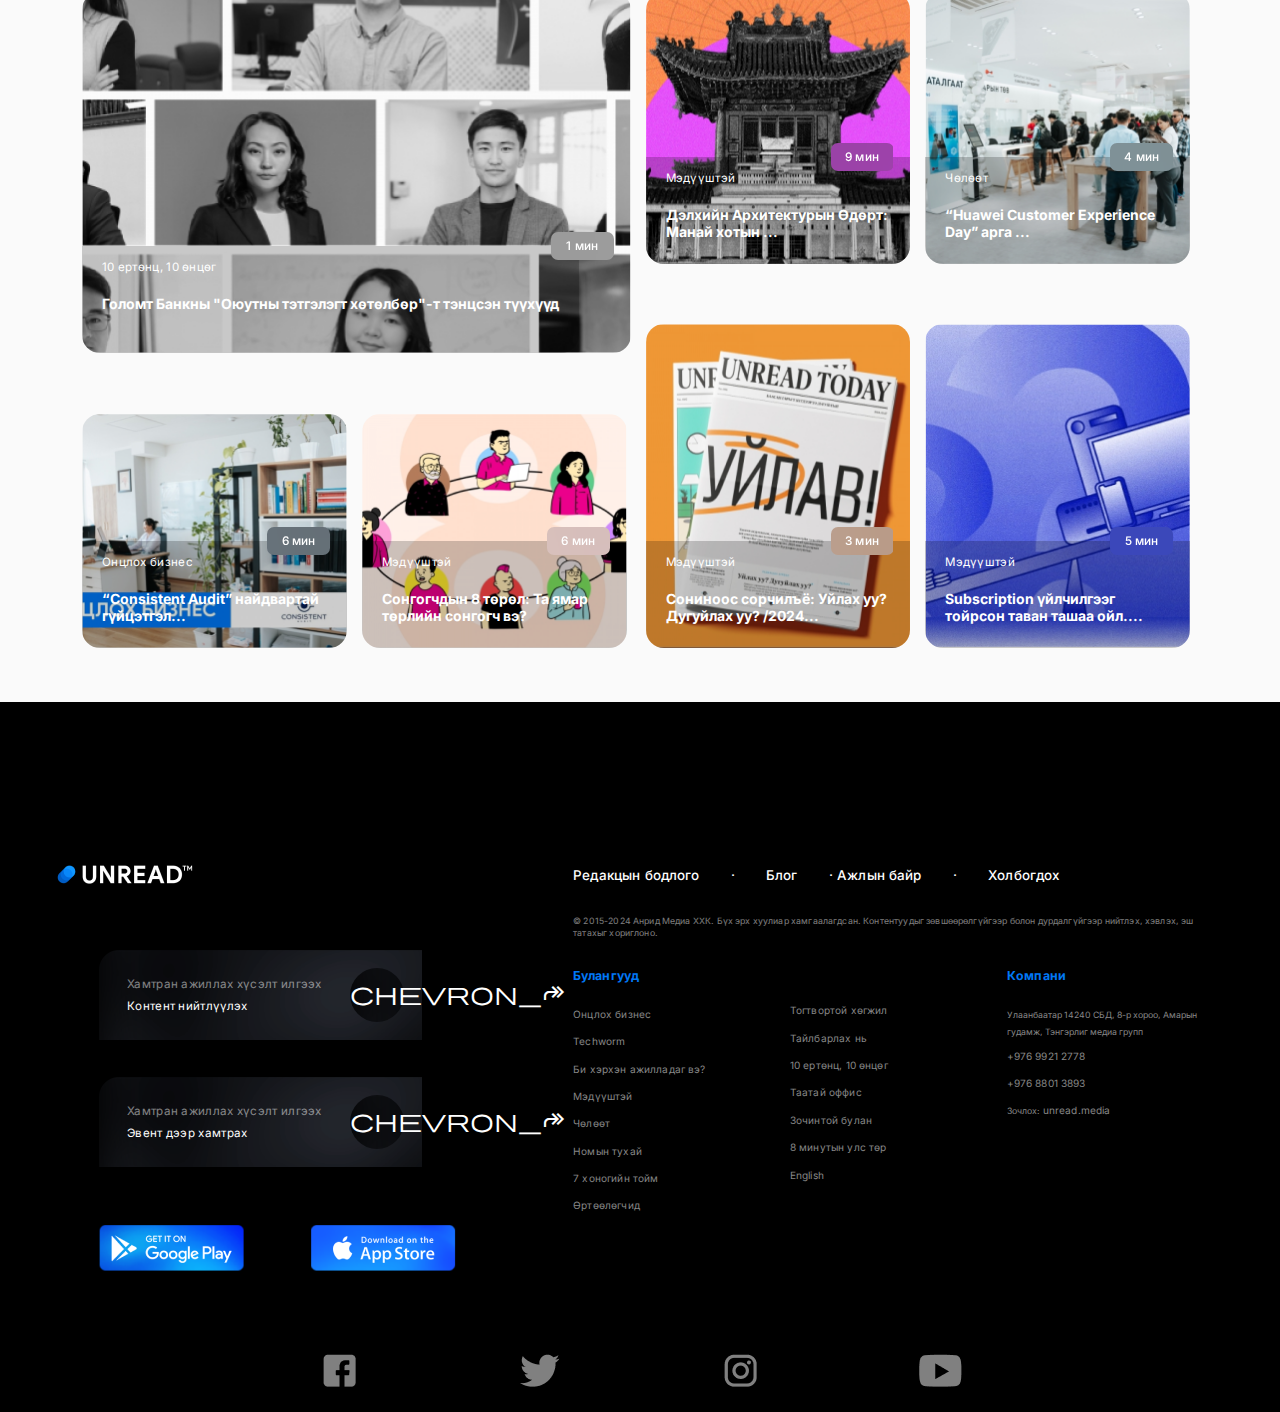
==== commit fa7c2207: "at school 10-24" ====
--- a/index.html
+++ b/index.html
@@ -10,17 +10,14 @@
 
     <link
       href="https://fonts.googleapis.com/css2?family=Inter:ital,opsz,wght@0,14..32,100..900;1,14..32,100..900&display=swap"
-      rel="stylesheet"
-    />
+      rel="stylesheet" />
 
     <link
       rel="stylesheet"
-      href="https://fonts.googleapis.com/css2?family=Material+Symbols+Outlined"
-    />
+      href="https://fonts.googleapis.com/css2?family=Material+Symbols+Outlined" />
     <link
       rel="stylesheet"
-      href="https://fonts.googleapis.com/css2?family=Material+Symbols+Outlined"
-    />
+      href="https://fonts.googleapis.com/css2?family=Material+Symbols+Outlined" />
   </head>
   <body>
     <main>
@@ -35,8 +32,7 @@
                 <img
                   class="uk-navbar-band"
                   src="./img/Link [uk-navbar-band].png"
-                  alt=""
-                />
+                  alt="" />
               </a>
               <img src="./img/Span.png" alt="" />
               <span class="material-symbols-outlined" style="font-size: 1.3rem">
@@ -46,8 +42,7 @@
             <input
               style="background: transparent; border: none; outline: none"
               placeholder="Хайлт хийх"
-              class="gray-texts"
-            />
+              class="gray-texts" />
           </div>
         </div>
         <div class="uk-navbar-content-main">
@@ -58,7 +53,7 @@
             </div>
             <a href="#" class="chip">
               <div class="coming-soon">
-                Маргааш орно<span class="blue-dot">.</span>
+                Маргааш орно<span class="blue-dot"> .</span>
               </div>
             </a>
           </div>
@@ -95,8 +90,11 @@
                 <div>
                   <div class="author-name" id="one">Tushigt-Erdene</div>
                   <p
-                    style="font-size: 12px; font-weight: 500; line-height: 20px"
-                  >
+                    style="
+                      font-size: 12px;
+                      font-weight: 500;
+                      line-height: 20px;
+                    ">
                     10 сарын 14, 2024
                   </p>
                 </div>
@@ -304,149 +302,155 @@
 
     <div class="thisweek">
       <!-- article 1 -->
-      <article class="article1 article-left">
-        <div class="author author-thisweek">
-          <a href="#" class="author-link">
-            <img src="./img/author photo 2 [author-photo].png" alt="" />
+      <div style="height: 250px">
+        <article class="article1 article-left">
+          <div class="author author-thisweek">
+            <a href="#" class="author-link">
+              <img src="./img/author photo 2 [author-photo].png" alt="" />
+            </a>
+            <div>
+              <a href="#" class="author-name author-name-thisweek">Purevdorj</a>
+              <p
+                style="
+                  font-size: 12px;
+                  font-weight: 500;
+                  line-height: 20px;
+                  color: gray;
+                ">
+                10 сарын 14, 2024 &middot; 4 min ago
+              </p>
+            </div>
+          </div>
+          <div class="content-thisweek" id="left">
+            <div class="article1-head">
+              <div>&middot;</div>
+              Мэдүүштэй
+            </div>
+            <a href="#" class="article1-content">10 тоонд: Нобелийн шагнал</a>
+            <a href="#" class="article1-content-png thisweek-png1"></a>
+          </div>
+        </article>
+      </div>
+      <!-- article 2 -->
+      <div style="height: 250px">
+        <article class="article1 article-right">
+          <div class="author author-thisweek-right">
+            <div>
+              <a
+                href="#"
+                class="author-name author-name-thisweek author-name-right">
+                Gerelchimeg Jargalsaikhan
+              </a>
+              <p class="thisweek-date">10 сарын 14, 2024 &middot; 10 min ago</p>
+            </div>
+            <img src="./img/3 [author-photo].png" alt="" />
+          </div>
+          <div class="content-thisweek" id="right">
+            <div class="article1-head">
+              <div>&middot;</div>
+              Мэдүүштэй
+            </div>
+            <a href="#" class="article1-content">
+              Нобель 2024-ийн эзэд: ХЭН? ЯАГААД?
+            </a>
+            <a href="#" class="article1-content-png thisweek-png2"></a>
+          </div>
+        </article>
+      </div>
+      <!-- article 3 -->
+      <div style="height: 250px">
+        <article class="article1 article-left">
+          <div class="author author-thisweek">
+            <a href="#" class="author-link">
+              <img src="./img/4 [author-photo].png" alt="" />
+            </a>
+            <div>
+              <a href="" class="author-name author-name-thisweek">
+                Undral Amarsaikhan
+              </a>
+              <p
+                style="
+                  font-size: 12px;
+                  font-weight: 500;
+                  line-height: 20px;
+                  color: gray;
+                ">
+                10 сарын 14, 2024 &middot; 3 min ago
+              </p>
+            </div>
+          </div>
+          <div class="content-thisweek" id="left">
+            <div class="article1-head">
+              <div>&middot;</div>
+              Мэдүүштэй
+            </div>
+            <a href="#" class="article1-content">
+              Орон нутгийн сонгуулиас онцлох 24 зүйл
+            </a>
+            <a href="#" class="article1-content-png thisweek-png3"></a>
+          </div>
+        </article>
+      </div>
+      <!-- article 4 -->
+      <div style="height: 250px">
+        <article class="article1 article-right">
+          <a href="#" class="author author-thisweek-right">
+            <div>
+              <div class="author-name author-name-thisweek author-name-right">
+                Tushigt-Erdene
+              </div>
+              <p class="thisweek-date">10 сарын 14, 2024 &middot; 4 min ago</p>
+            </div>
+            <div href="#" class="author-link">
+              <img src="./img/Image [author-photo].png" alt="" />
+            </div>
           </a>
-          <div>
-            <a href="#" class="author-name author-name-thisweek">Purevdorj</a>
-            <p
-              style="
-                font-size: 12px;
-                font-weight: 500;
-                line-height: 20px;
-                color: gray;
-              "
-            >
-              10 сарын 14, 2024 &middot; 4 min ago
-            </p>
-          </div>
-        </div>
-        <div class="content-thisweek">
-          <div class="article1-head">
-            <div>&middot;</div>
-            Мэдүүштэй
-          </div>
-          <a href="#" class="article1-content">10 тоонд: Нобелийн шагнал</a>
-          <a href="#" class="article1-content-png thisweek-png1"></a>
-        </div>
-      </article>
-      <!-- article 2 -->
-      <article class="article1 article-right">
-        <div class="author author-thisweek-right">
-          <div>
-            <a
-              href="#"
-              class="author-name author-name-thisweek author-name-right"
-            >
-              Gerelchimeg Jargalsaikhan
+          <div class="content-thisweek" id="right">
+            <div class="article1-head">
+              <div>&middot;</div>
+              Techworm
+            </div>
+            <a href="#" class="article1-content">
+              Биднийг сонгуульдаж байхад Tesla-гийн танилцуулсан бүх зүйл
             </a>
-            <p class="thisweek-date">10 сарын 14, 2024 &middot; 10 min ago</p>
-          </div>
-          <img src="./img/3 [author-photo].png" alt="" />
-        </div>
-        <div class="content-thisweek">
-          <div class="article1-head">
-            <div>&middot;</div>
-            Мэдүүштэй
-          </div>
-          <a href="#" class="article1-content">
-            Нобель 2024-ийн эзэд: ХЭН? ЯАГААД?
-          </a>
-          <a href="#" class="article1-content-png thisweek-png2"></a>
-        </div>
-      </article>
-      <!-- article 3 -->
-      <article class="article1 article-left">
-        <div class="author author-thisweek">
-          <a href="#" class="author-link">
-            <img src="./img/4 [author-photo].png" alt="" />
-          </a>
-          <div>
-            <a href="" class="author-name author-name-thisweek">
-              Undral Amarsaikhan
+            <a href="#" class="article1-content-png thisweek-png4"></a>
+          </div>
+        </article>
+      </div>
+      <!-- article 5 -->
+      <div style="height: 250px">
+        <article class="article1 article-left">
+          <div class="author author-thisweek">
+            <a href="#" class="author-link">
+              <img src="./img/3 [author-photo].png" alt="" />
             </a>
-            <p
-              style="
-                font-size: 12px;
-                font-weight: 500;
-                line-height: 20px;
-                color: gray;
-              "
-            >
-              10 сарын 14, 2024 &middot; 3 min ago
-            </p>
-          </div>
-        </div>
-        <div class="content-thisweek">
-          <div class="article1-head">
-            <div>&middot;</div>
-            Мэдүүштэй
-          </div>
-          <a href="#" class="article1-content">
-            Орон нутгийн сонгуулиас онцлох 24 зүйл
-          </a>
-          <a href="#" class="article1-content-png thisweek-png3"></a>
-        </div>
-      </article>
-      <!-- article 4 -->
-      <article class="article1 article-right">
-        <a href="#" class="author author-thisweek-right">
-          <div>
-            <div class="author-name author-name-thisweek author-name-right">
-              Tushigt-Erdene
-            </div>
-            <p class="thisweek-date">10 сарын 14, 2024 &middot; 4 min ago</p>
-          </div>
-          <div href="#" class="author-link">
-            <img src="./img/Image [author-photo].png" alt="" />
-          </div>
-        </a>
-        <div class="content-thisweek">
-          <div class="article1-head">
-            <div>&middot;</div>
-            Techworm
-          </div>
-          <a href="#" class="article1-content">
-            Биднийг сонгуульдаж байхад Tesla-гийн танилцуулсан бүх зүйл
-          </a>
-          <a href="#" class="article1-content-png thisweek-png4"></a>
-        </div>
-      </article>
-      <!-- article 5 -->
-      <article class="article1 article-left">
-        <div class="author author-thisweek">
-          <a href="#" class="author-link">
-            <img src="./img/3 [author-photo].png" alt="" />
-          </a>
-          <div>
-            <a href="#" class="author-name author-name-thisweek">
-              Gerelchimeg Jargalsaikhan
+            <div>
+              <a href="#" class="author-name author-name-thisweek">
+                Gerelchimeg Jargalsaikhan
+              </a>
+              <p
+                style="
+                  font-size: 12px;
+                  font-weight: 500;
+                  line-height: 20px;
+                  color: gray;
+                ">
+                10 сарын 14, 2024 &middot; 6 min ago
+              </p>
+            </div>
+          </div>
+          <div class="content-thisweek" id="left">
+            <div class="article1-head">
+              <div>&middot;</div>
+              Би хэрхэн ажилладаг вэ?
+            </div>
+            <a href="#" class="article1-content">
+              CERN-ий судлаач доктор Б.Баасансүрэн
             </a>
-            <p
-              style="
-                font-size: 12px;
-                font-weight: 500;
-                line-height: 20px;
-                color: gray;
-              "
-            >
-              10 сарын 14, 2024 &middot; 6 min ago
-            </p>
-          </div>
-        </div>
-        <div class="content-thisweek">
-          <div class="article1-head">
-            <div>&middot;</div>
-            Би хэрхэн ажилладаг вэ?
-          </div>
-          <a href="#" class="article1-content">
-            CERN-ий судлаач доктор Б.Баасансүрэн
-          </a>
-          <a href="#" class="article1-content-png thisweek-png5"></a>
-        </div>
-      </article>
+            <a href="#" class="article1-content-png thisweek-png5"></a>
+          </div>
+        </article>
+      </div>
     </div>
 
     <div class="prev-week-main">
@@ -592,8 +596,7 @@
             <img
               class="uk-navbar-band"
               src="./img/Link [uk-navbar-band].png"
-              alt=""
-            />
+              alt="" />
           </a>
           <a href="#" class="footer-grid2 btn-black">
             <div class="arrow">
@@ -691,11 +694,9 @@
             <div class="uk-grid-footer">
               <div class="uk-width-medium-1-3">
                 <p>Компани</p>
-                <a href="#">Улаанбаатар 14240</a>
-              </div>
-              <div class="uk-width-medium-1-3">
-                <a href="#"
-                  >СБД, 8-р хороо, Амарын гудамж, Тэнгэрлиг медиа групп</a
+                <span href="#"
+                  >Улаанбаатар 14240 СБД, 8-р хороо, Амарын гудамж, Тэнгэрлиг
+                  медиа групп</span
                 >
               </div>
               <div class="uk-width-medium-1-3">
--- a/style.css
+++ b/style.css
@@ -72,7 +72,7 @@
 .author {
   display: flex;
   color: white;
-  width: 739px;
+  width: 100%;
   height: 44px;
   align-items: center;
   gap: 5px;
@@ -97,6 +97,7 @@
 }
 .author-name-right {
   text-align: right;
+  justify-self: right;
 }
 .uk-navbar {
   display: flex;
@@ -152,11 +153,13 @@
   margin-bottom: auto;
 }
 .blue-dot {
-  font-size: 17.9px;
+  font-size: 25px;
   font-weight: 500;
   line-height: 10px;
+  animation: blink 2s infinite;
   color: rgba(0, 120, 246, 1);
 }
+
 .social-links-main {
   display: flex;
   gap: 5px;
@@ -226,7 +229,7 @@
   gap: 28px;
   margin-top: 37px;
   align-items: center;
-  overflow: hidden;
+  overflow: scroll;
   flex-wrap: nowrap;
 }
 .uk-overlay-panel {
@@ -244,7 +247,7 @@
 }
 .uk-overlay-panel:hover {
   background-size: 110%;
-  scale: 1.01;
+  /* scale: 1.01; */
 }
 .png-1 {
   background-image: url(./img/Div\ 1\ [cover].png);
@@ -320,10 +323,10 @@
   display: grid;
   width: 1116px;
   height: 1400px;
-  flex-wrap: wrap;
 }
 
 .article1 {
+  width: 66.25%;
   margin-bottom: 47px;
   transition: all 0.5s ease;
 }
@@ -345,15 +348,18 @@
   width: 608.6px;
 }
 .content-thisweek {
-  width: 739px;
+  max-width: 100%;
   height: 183px;
   position: relative;
   border-radius: 0 27px 27px 27px;
   background-color: white;
   transition: all 0.5s ease;
 }
+.content-thisweek#right {
+  border-radius: 27px 0 27px 27px;
+}
 .content-thisweek:hover {
-  box-shadow: 10px 1px 10px gray;
+  box-shadow: 0px 0px 15px gray;
 }
 .thisweek-date {
   font-size: 12px;
@@ -372,7 +378,7 @@
   position: absolute;
   text-decoration: none;
   color: rgba(0, 0, 0, 1);
-  width: 450px;
+  width: 55%;
   top: 50px;
   left: 45px;
   letter-spacing: 0.15000000596046448px;
@@ -406,6 +412,8 @@
 }
 .article-right {
   justify-self: flex-end;
+  /* border-top-right-radius: ; */
+  border-radius: 27px 0px 27px 27px;
 }
 .right {
   align-content: right;
@@ -415,7 +423,7 @@
 }
 .prev-week {
   width: 1116px;
-  height: 1400.78px;
+  height: auto;
   margin-right: auto;
   margin-left: auto;
 }
@@ -446,7 +454,7 @@
 .uk-active {
   margin-top: 50px;
   width: 70.9375rem;
-  height: 81.424375rem;
+  height: auto;
 }
 .deeznuts {
   height: 82px;
@@ -456,14 +464,15 @@
   background-color: rgba(250, 250, 250, 1);
 }
 footer {
-  height: auto;
+  height: 750px;
   background-color: rgba(0, 0, 0, 1);
   justify-items: center;
 }
 .uk-grid-content {
   display: grid;
   margin-bottom: 54px;
-  width: 768px;
+  /* width: 768px; */
+  gap: 15px;
 }
 .read {
   backdrop-filter: blur(50px);
@@ -622,7 +631,9 @@
 }
 .grids-all:hover {
   margin-top: -2px;
-  box-shadow: 5px 5px 25px gray;
+  /* box-shadow: 5px 5px 25px gray; */
+  /* -webkit-box-shadow: 0 0 15px gray; */
+  box-shadow: 0 0 15px gray;
 }
 .uk-container {
   max-width: 1186px;
@@ -764,15 +775,19 @@
   width: auto;
   height: auto;
 }
+.uk-width-medium-1-3 > span {
+  font-size: 0.625rem;
+}
 .uk-width-medium-1-3 > a {
   font-size: 0.725rem;
   font-weight: 400;
   line-height: 1.25rem;
   letter-spacing: 0.15000000596046448px;
   color: rgba(135, 135, 135, 1);
+  transition: all 0.2s ease;
 }
 .uk-width-medium-1-3 > a:hover {
-  margin-right: -1.25rem;
+  margin-left: 5px;
   color: white;
 }
 .uk-width-medium-1-3 > p {
@@ -793,7 +808,7 @@
 .uk-grid-2 {
   display: flex;
   justify-content: space-between;
-  gap: 6.25rem;
+  gap: 4.5rem;
 }
 .footer-socials {
   width: 9.80125rem;
@@ -823,6 +838,9 @@
 .footer-socials#soundcloud {
   background-image: url(./img/soundcloud-footer.png);
 }
+/* .footer-socials#soundcloud:hover {
+  fill: #f50;
+} */
 @media only screen and (max-width: 1430px) {
   :root {
     font-size: 14px;
@@ -842,6 +860,15 @@
   }
   .slider-container {
     margin-top: -220px;
+  }
+  .footer-socials#soundcloud {
+    display: none;
+  }
+  .footer-socials#linkidn {
+    display: none;
+  }
+  .article1 {
+    width: 100vw;
   }
 }
 @media only screen and (max-width: 768px) {
@@ -879,7 +906,7 @@
     overflow: auto;
   }
   .article1 {
-    width: 768px;
+    width: 66.25%;
   }
   .article-right {
     justify-self: flex-start;
@@ -889,13 +916,17 @@
   }
   .uk-active {
     height: auto;
-    overflow-y: hidden;
+    /* overflow-y: hidden; */
   }
   .uk-grid-content {
     display: grid;
+    width: 768px;
     /* margin-left: auto;
     margin-right: auto; */
     /* gap: 30px; */
+  }
+  .thisweek {
+    width: 768px;
   }
   .grids-all {
     width: 548.5px;
@@ -926,7 +957,7 @@
     width: 100%;
   }
   .grid-1 {
-    background-image: url(./img/big\ grid\ [uk-cover-background].png);
+    /* background-image: url(./img/big\ grid\ [uk-cover-background].png);*/
     width: 710px;
     height: 402px;
     grid-column: 1 / 7;
@@ -1039,4 +1070,10 @@
     grid-column: 1 / 7;
     position: relative;
   }
-}
+  .footer-socials#soundcloud {
+    display: none;
+  }
+  .footer-socials#linkidn {
+    display: none;
+  }
+}
